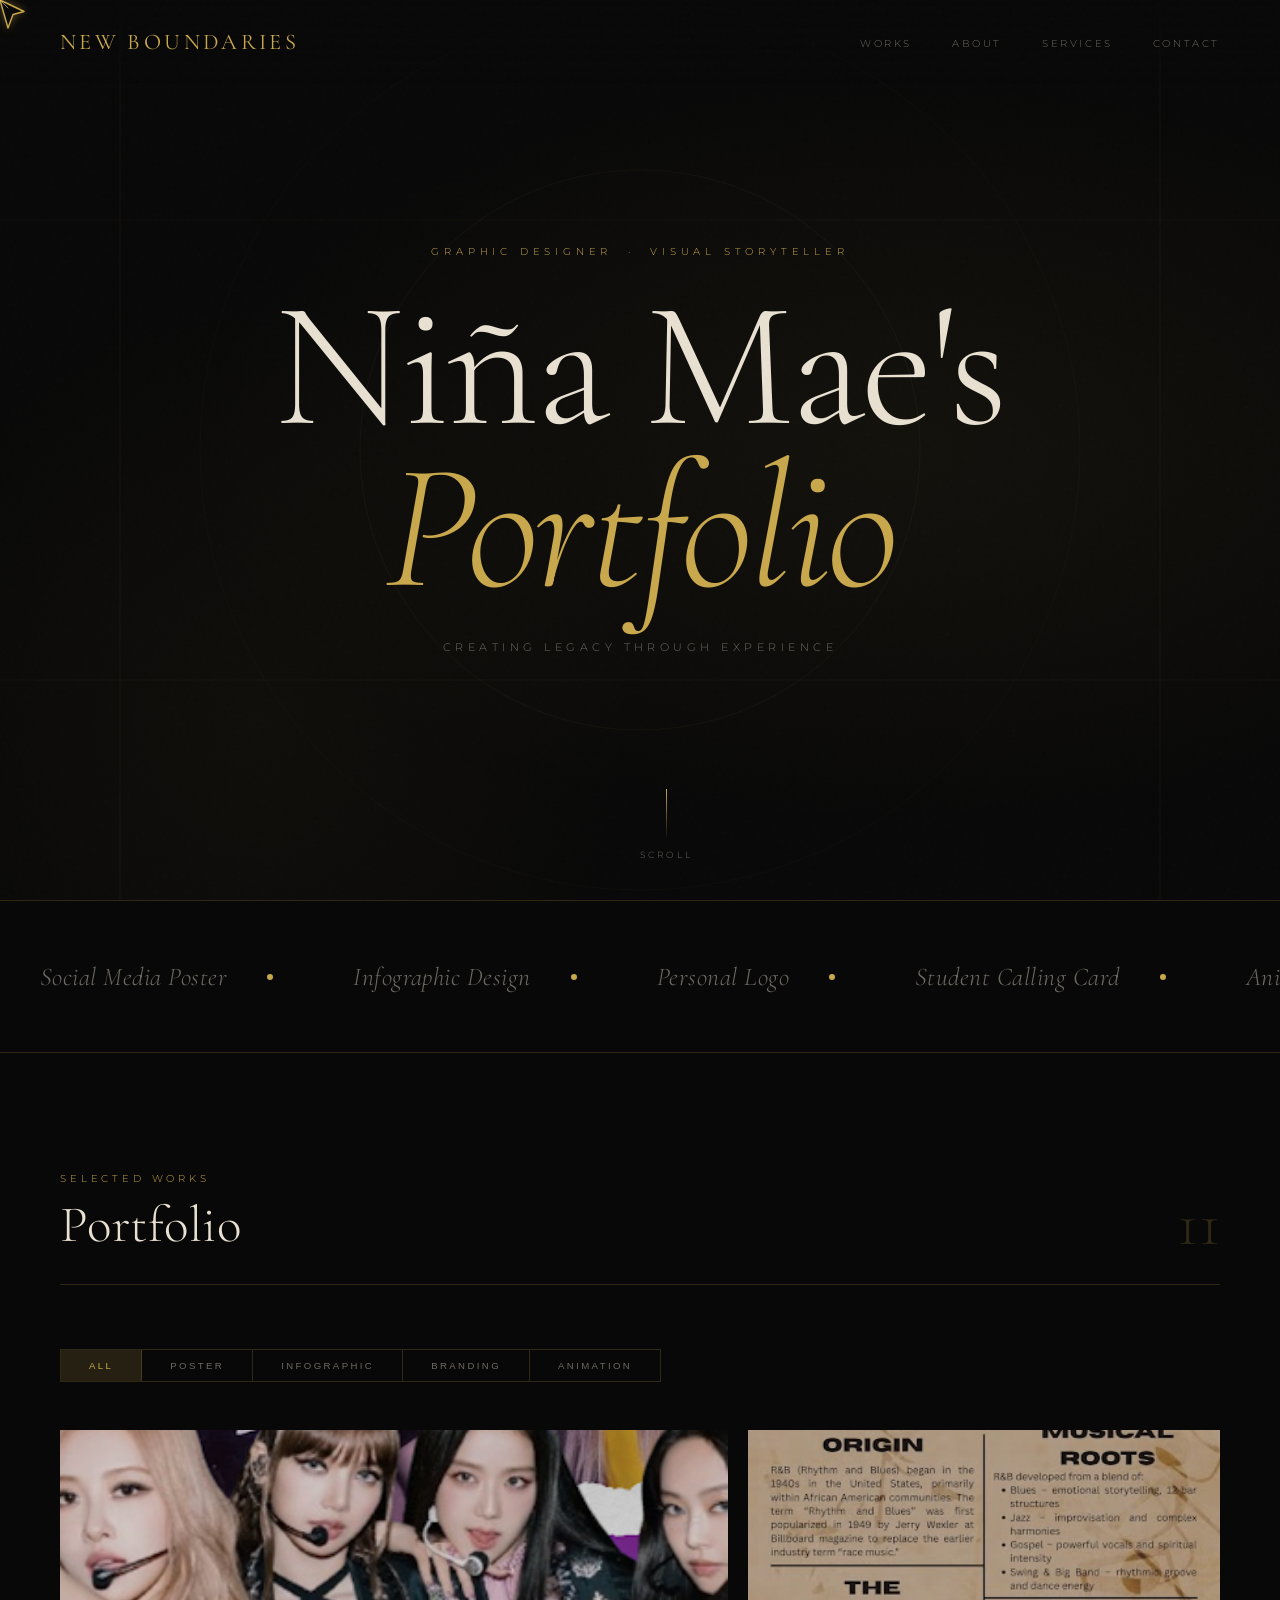
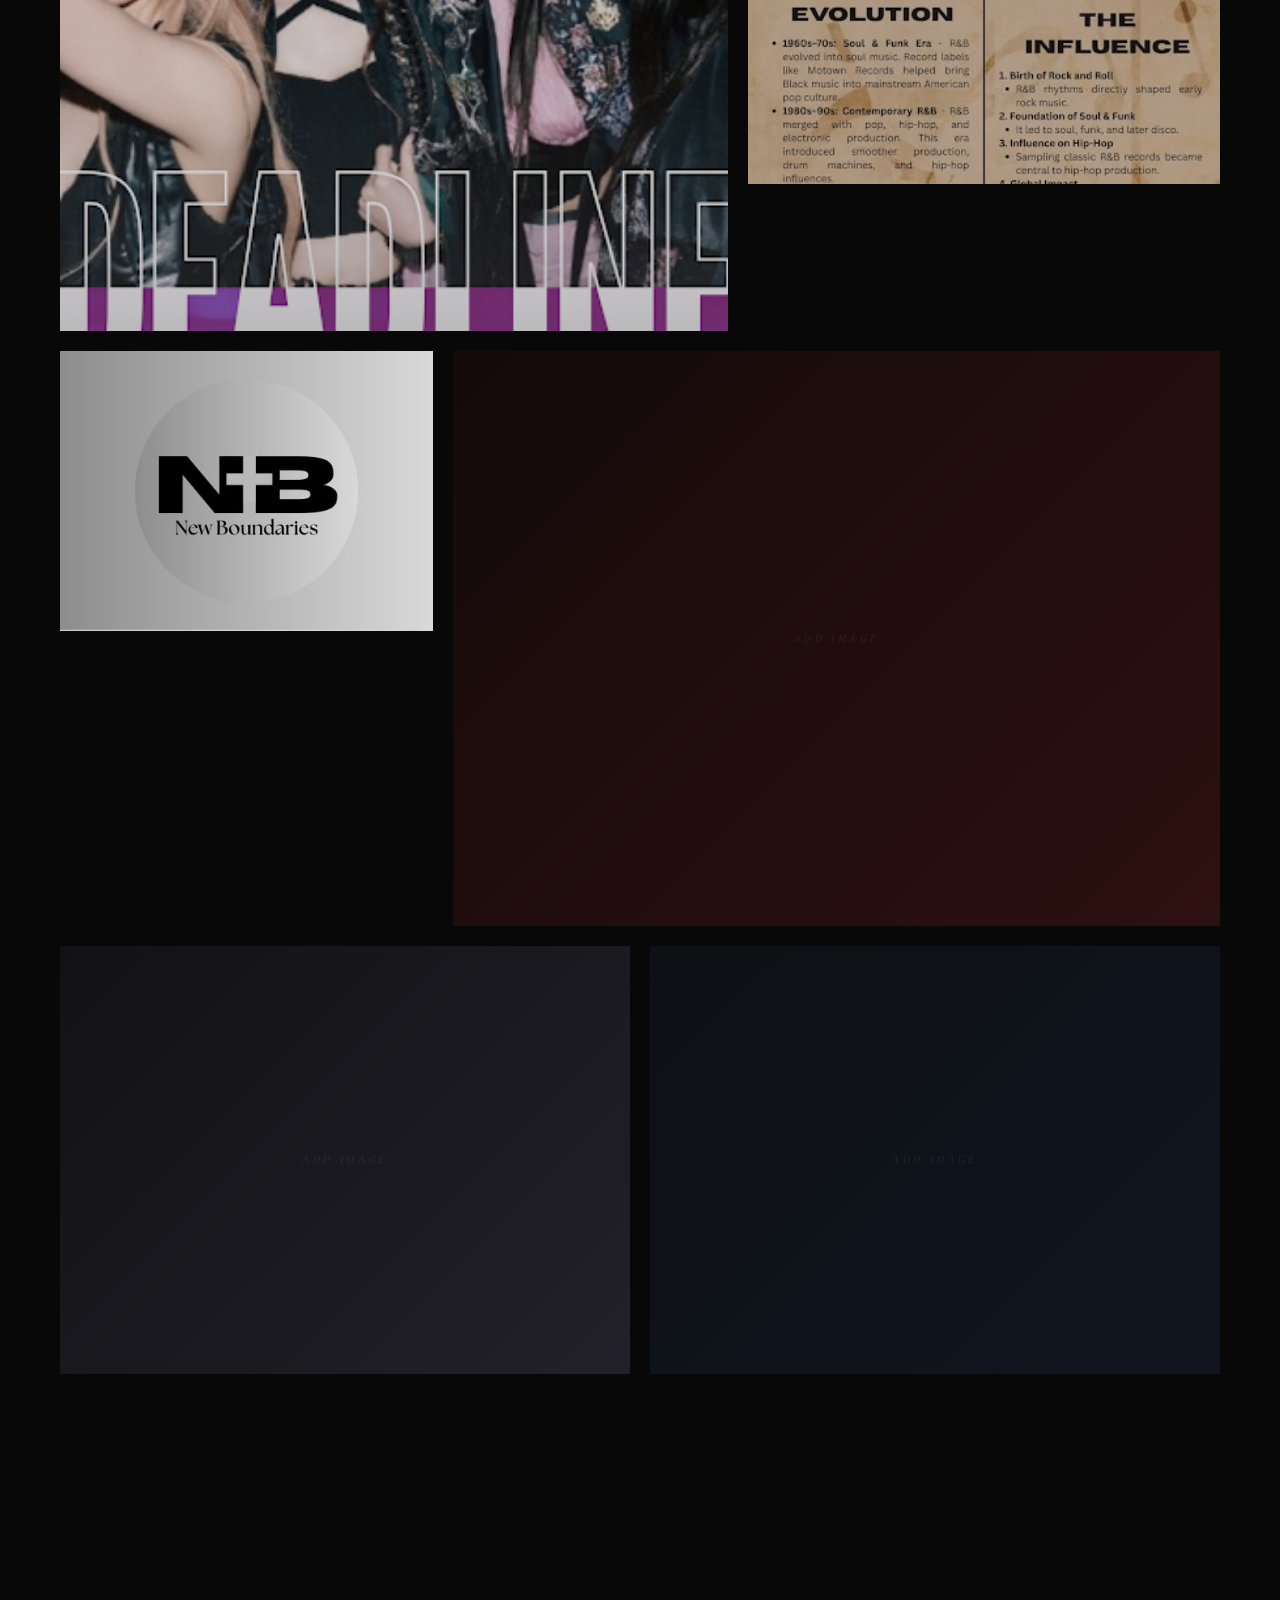
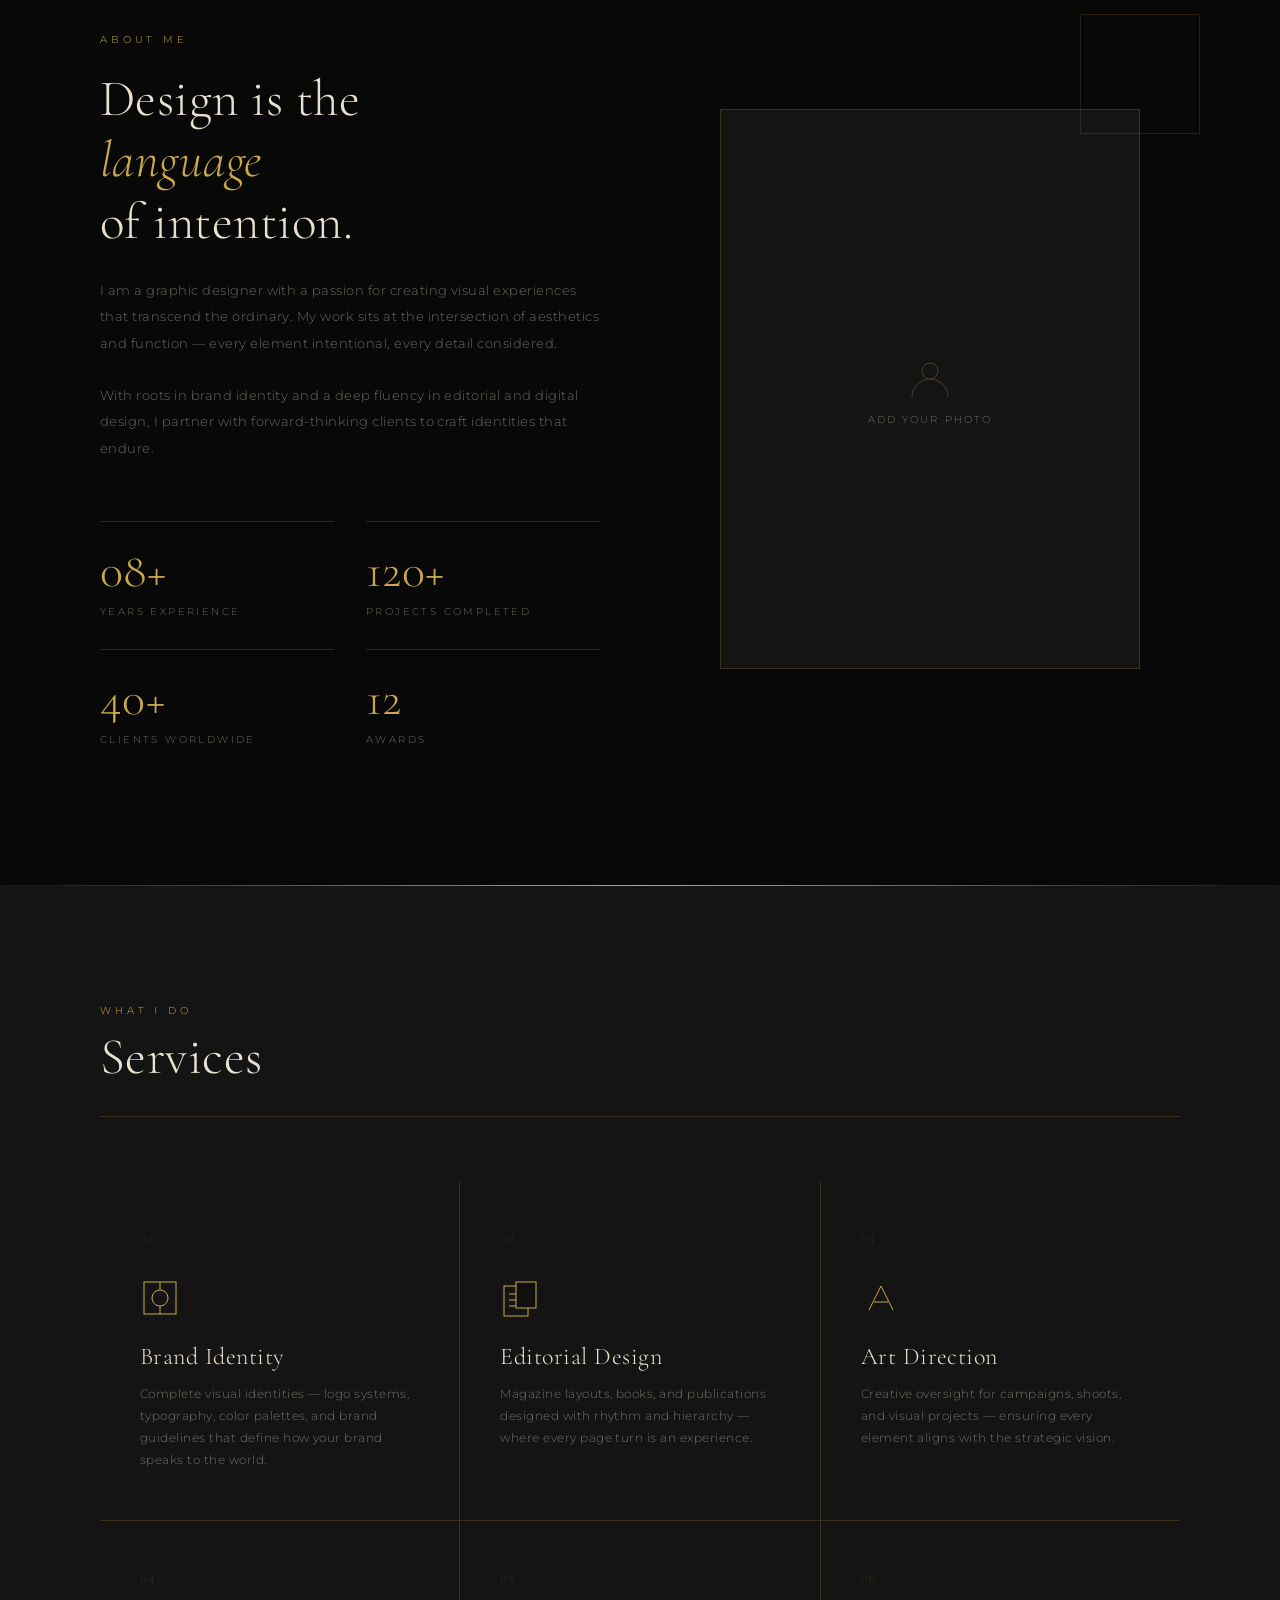
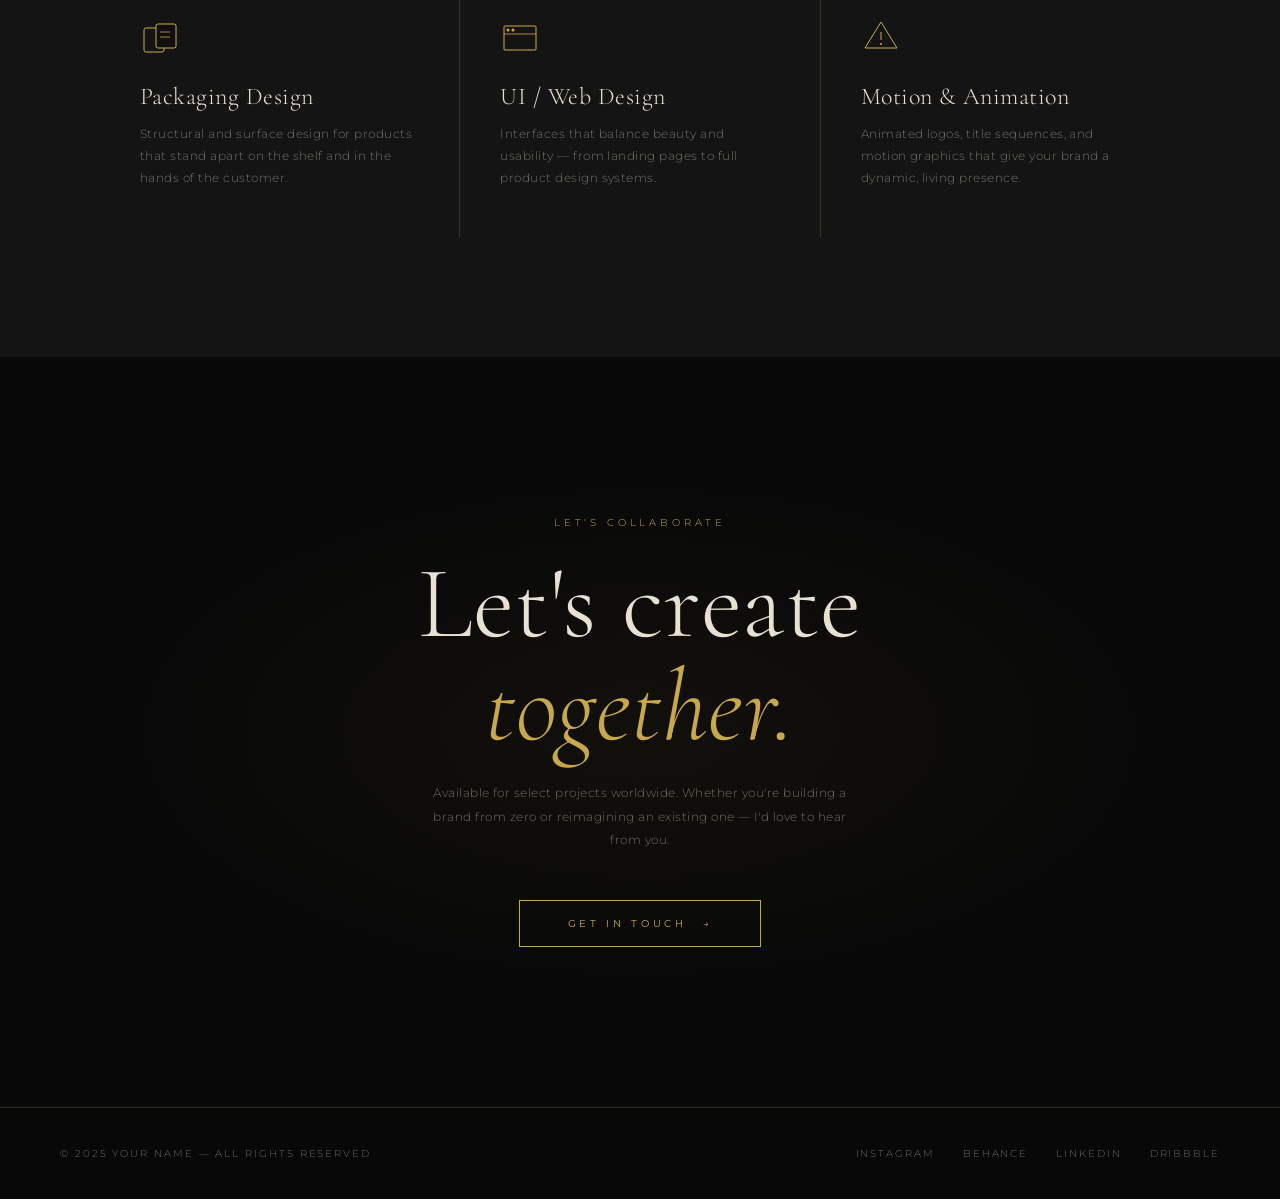
==== index.html @ c1645d61 "Updated portfolio" ====
<!DOCTYPE html>
<html lang="en">
<head>
  <meta charset="UTF-8" />
  <meta name="viewport" content="width=device-width, initial-scale=1.0"/>
  <title>Portfolio — New Boundaries</title>
  <link href="https://fonts.googleapis.com/css2?family=Cormorant+Garamond:ital,wght@0,300;0,400;0,600;1,300;1,400&family=Montserrat:wght@200;300;400;500&display=swap" rel="stylesheet"/>
  <style>
    /* ============================================================
       CSS VARIABLES — Edit these to change the entire theme
    ============================================================ */
    :root {
      --gold:        #c9a84c;
      --gold-light:  #e8d49a;
      --gold-dim:    rgba(201,168,76,0.15);
      --black:       #080808;
      --dark:        #0f0f0f;
      --surface:     #141414;
      --border:      rgba(201,168,76,0.2);
      --text:        #e8e0d0;
      --text-muted:  rgba(232,224,208,0.45);
      --font-serif:  'Cormorant Garamond', serif;
      --font-sans:   'Montserrat', sans-serif;
    }

    /* ============================================================
       RESET & BASE
    ============================================================ */
    *, *::before, *::after { box-sizing: border-box; margin: 0; padding: 0; }
    html { scroll-behavior: smooth; font-size: 16px; }
    body {
      background: var(--black);
      color: var(--text);
      font-family: var(--font-sans);
      font-weight: 300;
      letter-spacing: 0.03em;
      overflow-x: hidden;
      cursor: none;
    }

    /* ============================================================
       CUSTOM CURSOR
    ============================================================ */
    #cursor {
      position: fixed; top: 0; left: 0; pointer-events: none;
      z-index: 9999;
    }
    #cursor-arrow {
      display: block;
      /* offset so the tip (top-left point) is the hotspot */
      transform: translate(-2px, -2px);
      filter: drop-shadow(0 0 4px rgba(201,168,76,0.4));
      transition: transform 0.2s ease, filter 0.2s ease;
    }
    body.cursor-hover #cursor-arrow {
      transform: translate(-2px, -2px) scale(1.18);
      filter: drop-shadow(0 0 8px rgba(201,168,76,0.75));
    }

    /* ============================================================
       NOISE OVERLAY
    ============================================================ */
    body::before {
      content: '';
      position: fixed; inset: 0;
      background-image: url("data:image/svg+xml,%3Csvg viewBox='0 0 256 256' xmlns='http://www.w3.org/2000/svg'%3E%3Cfilter id='noise'%3E%3CfeTurbulence type='fractalNoise' baseFrequency='0.9' numOctaves='4' stitchTiles='stitch'/%3E%3C/filter%3E%3Crect width='100%25' height='100%25' filter='url(%23noise)' opacity='0.04'/%3E%3C/svg%3E");
      pointer-events: none; z-index: 9998; opacity: 0.5;
    }

    /* ============================================================
       LOADER
    ============================================================ */
    #loader {
      position: fixed; inset: 0; background: var(--black);
      display: flex; align-items: center; justify-content: center;
      z-index: 9000; flex-direction: column; gap: 24px;
      transition: opacity 0.8s ease, visibility 0.8s ease;
    }
    #loader.hide { opacity: 0; visibility: hidden; }
    .loader-text {
      font-family: var(--font-serif);
      font-size: clamp(2rem, 6vw, 4rem);
      letter-spacing: 0.25em;
      color: var(--gold);
      animation: loaderPulse 1.5s ease-in-out infinite;
    }
    .loader-bar {
      width: 200px; height: 1px;
      background: var(--border);
      position: relative; overflow: hidden;
    }
    .loader-bar::after {
      content: '';
      position: absolute; top: 0; left: -100%;
      width: 100%; height: 100%;
      background: var(--gold);
      animation: loaderLine 1.8s ease-in-out infinite;
    }
    @keyframes loaderPulse { 0%,100%{opacity:0.4} 50%{opacity:1} }
    @keyframes loaderLine { 0%{left:-100%} 100%{left:100%} }

    /* ============================================================
       NAV
    ============================================================ */
    nav {
      position: fixed; top: 0; left: 0; right: 0;
      z-index: 100;
      display: flex; align-items: center; justify-content: space-between;
      padding: 28px 60px;
      background: linear-gradient(to bottom, rgba(8,8,8,0.95), transparent);
      transition: padding 0.4s ease, background 0.4s ease;
    }
    nav.scrolled {
      padding: 18px 60px;
      background: rgba(8,8,8,0.95);
      backdrop-filter: blur(12px);
      border-bottom: 1px solid var(--border);
    }
    .nav-logo {
      font-family: var(--font-serif);
      font-size: 1.4rem;
      font-weight: 400;
      letter-spacing: 0.15em;
      color: var(--gold);
      text-decoration: none;
    }
    /* ✏️ EDIT: Update your name above in the HTML */
    .nav-links { display: flex; gap: 40px; list-style: none; }
    .nav-links a {
      font-size: 0.65rem; letter-spacing: 0.25em; text-transform: uppercase;
      color: var(--text-muted); text-decoration: none;
      transition: color 0.3s;
      position: relative;
    }
    .nav-links a::after {
      content: ''; position: absolute; bottom: -4px; left: 0;
      width: 0; height: 1px; background: var(--gold);
      transition: width 0.3s ease;
    }
    .nav-links a:hover { color: var(--gold); }
    .nav-links a:hover::after { width: 100%; }

    /* ============================================================
       HERO
    ============================================================ */
    #hero {
      min-height: 100vh; position: relative;
      display: flex; align-items: center; justify-content: center;
      overflow: hidden;
    }
    .hero-bg {
      position: absolute; inset: 0;
      background:
        radial-gradient(ellipse 80% 60% at 70% 50%, rgba(201,168,76,0.06) 0%, transparent 70%),
        radial-gradient(ellipse 50% 80% at 20% 80%, rgba(201,168,76,0.04) 0%, transparent 60%),
        var(--black);
    }
    /* Decorative lines */
    .hero-lines {
      position: absolute; inset: 0; pointer-events: none;
    }
    .hero-lines svg { width: 100%; height: 100%; }

    .hero-content {
      position: relative; z-index: 2;
      text-align: center; padding: 0 24px;
      opacity: 0; transform: translateY(40px);
      animation: heroReveal 1.4s cubic-bezier(0.16,1,0.3,1) 1.8s forwards;
    }
    @keyframes heroReveal {
      to { opacity: 1; transform: translateY(0); }
    }
    .hero-eyebrow {
      font-size: 0.6rem; letter-spacing: 0.5em; text-transform: uppercase;
      color: var(--gold); margin-bottom: 28px;
      /* ✏️ EDIT: Your tagline/role */
    }
    .hero-name {
      font-family: var(--font-serif);
      font-size: clamp(4rem, 14vw, 12rem);
      font-weight: 300;
      line-height: 0.9;
      letter-spacing: -0.02em;
      color: var(--text);
      /* ✏️ EDIT: Your name */
    }
    .hero-name em {
      font-style: italic; color: var(--gold); display: block;
    }
    .hero-sub {
      font-size: 0.7rem; letter-spacing: 0.4em; text-transform: uppercase;
      color: var(--text-muted); margin-top: 32px;
    }
    .hero-scroll {
      position: absolute; bottom: 40px; left: 50%;
      transform: translateX(-50%);
      display: flex; flex-direction: column; align-items: center; gap: 10px;
      color: var(--text-muted); font-size: 0.55rem; letter-spacing: 0.35em;
      text-transform: uppercase;
      animation: heroReveal 1s ease 3s both;
    }
    .scroll-line {
      width: 1px; height: 50px;
      background: linear-gradient(to bottom, var(--gold), transparent);
      animation: scrollPulse 2s ease-in-out infinite;
    }
    @keyframes scrollPulse { 0%,100%{opacity:0.3;transform:scaleY(0.8)} 50%{opacity:1;transform:scaleY(1)} }

    /* ============================================================
       ABOUT
    ============================================================ */
    #about {
      padding: 140px 60px;
      display: grid; grid-template-columns: 1fr 1fr; gap: 80px;
      max-width: 1200px; margin: 0 auto;
    }
    .about-label {
      font-size: 0.6rem; letter-spacing: 0.4em; text-transform: uppercase;
      color: var(--gold); margin-bottom: 24px;
    }
    .about-headline {
      font-family: var(--font-serif);
      font-size: clamp(2.2rem, 4vw, 3.5rem);
      font-weight: 300; line-height: 1.2;
    }
    .about-text {
      font-size: 0.82rem; line-height: 2;
      color: var(--text-muted); margin-top: 24px;
      /* ✏️ EDIT: Your bio */
    }
    .about-stats {
      display: grid; grid-template-columns: 1fr 1fr; gap: 32px;
      padding-top: 60px;
    }
    .stat-item { border-top: 1px solid var(--border); padding-top: 20px; }
    .stat-number {
      font-family: var(--font-serif);
      font-size: 3rem; font-weight: 300; color: var(--gold);
    }
    .stat-label {
      font-size: 0.6rem; letter-spacing: 0.25em; text-transform: uppercase;
      color: var(--text-muted); margin-top: 6px;
    }

    /* Decorative portrait placeholder */
    .about-portrait {
      position: relative;
      display: flex; align-items: center; justify-content: center;
    }
    .portrait-frame {
      width: 100%; max-width: 420px; aspect-ratio: 3/4;
      background: var(--surface);
      border: 1px solid var(--border);
      position: relative; overflow: hidden;
    }
    .portrait-frame img {
      width: 100%; height: 100%; object-fit: cover;
      filter: grayscale(20%) contrast(1.05);
      transition: filter 0.5s ease, transform 0.6s ease;
    }
    .portrait-frame:hover img { filter: grayscale(0%) contrast(1); transform: scale(1.03); }
    .portrait-placeholder {
      width: 100%; height: 100%;
      display: flex; flex-direction: column;
      align-items: center; justify-content: center;
      gap: 12px; color: var(--text-muted);
      font-size: 0.65rem; letter-spacing: 0.2em; text-transform: uppercase;
    }
    .portrait-placeholder svg { opacity: 0.3; }
    .portrait-accent {
      position: absolute; top: -20px; right: -20px;
      width: 120px; height: 120px;
      border: 1px solid var(--gold-dim);
      pointer-events: none;
    }

    /* ============================================================
       WORKS / PORTFOLIO GRID
    ============================================================ */
    #works { padding: 120px 60px; }
    .section-header {
      display: flex; align-items: flex-end;
      justify-content: space-between; margin-bottom: 64px;
      border-bottom: 1px solid var(--border); padding-bottom: 28px;
    }
    .section-label {
      font-size: 0.6rem; letter-spacing: 0.4em; text-transform: uppercase;
      color: var(--gold); margin-bottom: 10px;
    }
    .section-title {
      font-family: var(--font-serif);
      font-size: clamp(2rem, 4vw, 3.2rem);
      font-weight: 300;
    }
    .section-count {
      font-family: var(--font-serif);
      font-size: 4rem; font-weight: 300;
      color: var(--border); line-height: 1;
    }

    /* Filter tabs */
    .filter-tabs {
      display: flex; gap: 0; margin-bottom: 48px;
      border: 1px solid var(--border); width: fit-content;
    }
    .filter-tab {
      padding: 10px 28px;
      font-size: 0.6rem; letter-spacing: 0.25em; text-transform: uppercase;
      color: var(--text-muted); background: none; border: none;
      cursor: none; transition: all 0.3s;
    }
    .filter-tab:not(:last-child) { border-right: 1px solid var(--border); }
    .filter-tab.active, .filter-tab:hover {
      background: var(--gold-dim); color: var(--gold);
    }

    /* Grid */
    .works-grid {
      display: grid;
      grid-template-columns: repeat(12, 1fr);
      gap: 20px;
    }

    /* ✏️ EDIT: Portfolio card sizes — mix and match for dynamic layout */
    .work-card { position: relative; overflow: hidden; cursor: none; }
    .work-card:nth-child(1) { grid-column: span 7; grid-row: span 1; }
    .work-card:nth-child(2) { grid-column: span 5; grid-row: span 1; }
    .work-card:nth-child(3) { grid-column: span 4; }
    .work-card:nth-child(4) { grid-column: span 8; }
    .work-card:nth-child(5) { grid-column: span 6; }
    .work-card:nth-child(6) { grid-column: span 6; }

    .work-img {
      width: 100%; aspect-ratio: 4/3;
      object-fit: cover;
      display: block;
      filter: grayscale(15%) brightness(0.85);
      transition: filter 0.6s ease, transform 0.8s cubic-bezier(0.16,1,0.3,1);
    }
    .work-card:hover .work-img {
      filter: grayscale(0%) brightness(1);
      transform: scale(1.05);
    }

    /* Color placeholder for cards without real images */
    .work-placeholder {
      width: 100%; aspect-ratio: 4/3;
      display: flex; align-items: center; justify-content: center;
      font-family: var(--font-serif); font-size: 1.2rem; font-style: italic;
      color: var(--text-muted); transition: transform 0.8s cubic-bezier(0.16,1,0.3,1);
    }
    .work-card:hover .work-placeholder { transform: scale(1.03); }

    .work-overlay {
      position: absolute; inset: 0;
      background: linear-gradient(to top, rgba(8,8,8,0.9) 0%, transparent 60%);
      opacity: 0; transition: opacity 0.4s ease;
      display: flex; flex-direction: column;
      justify-content: flex-end; padding: 28px;
    }
    .work-card:hover .work-overlay { opacity: 1; }
    .work-cat {
      font-size: 0.55rem; letter-spacing: 0.35em; text-transform: uppercase;
      color: var(--gold); margin-bottom: 6px;
    }
    .work-title {
      font-family: var(--font-serif);
      font-size: 1.4rem; font-weight: 400;
    }
    .work-year {
      font-size: 0.6rem; letter-spacing: 0.15em;
      color: var(--text-muted); margin-top: 4px;
    }
    .work-arrow {
      position: absolute; top: 24px; right: 24px;
      width: 40px; height: 40px; border: 1px solid rgba(201,168,76,0.6);
      display: flex; align-items: center; justify-content: center;
      border-radius: 50%;
      opacity: 0; transform: scale(0.7);
      transition: opacity 0.3s, transform 0.3s;
    }
    .work-card:hover .work-arrow { opacity: 1; transform: scale(1); }

    /* ============================================================
       SERVICES / EXPERTISE
    ============================================================ */
    #services {
      padding: 120px 60px;
      background: var(--surface);
      position: relative; overflow: hidden;
    }
    #services::before {
      content: '';
      position: absolute; top: 0; left: 0; right: 0; height: 1px;
      background: linear-gradient(to right, transparent, var(--gold), transparent);
    }
    .services-grid {
      display: grid; grid-template-columns: repeat(3, 1fr);
      gap: 1px; background: var(--border);
      margin-top: 64px;
    }
    .service-item {
      background: var(--surface);
      padding: 48px 40px;
      position: relative; overflow: hidden;
      transition: background 0.4s;
    }
    .service-item::before {
      content: '';
      position: absolute; inset: 0;
      background: var(--gold-dim); opacity: 0;
      transition: opacity 0.4s;
    }
    .service-item:hover::before { opacity: 1; }
    .service-num {
      font-family: var(--font-serif);
      font-size: 0.9rem; color: var(--gold-dim);
      font-weight: 300; letter-spacing: 0.1em;
      margin-bottom: 32px;
    }
    .service-icon {
      width: 40px; height: 40px; margin-bottom: 20px; color: var(--gold);
    }
    .service-name {
      font-family: var(--font-serif);
      font-size: 1.5rem; font-weight: 300; margin-bottom: 12px;
    }
    .service-desc {
      font-size: 0.75rem; line-height: 1.85;
      color: var(--text-muted);
    }

    /* ============================================================
       TESTIMONIALS / MARQUEE
    ============================================================ */
    #marquee-section {
      padding: 60px 0;
      border-top: 1px solid var(--border);
      border-bottom: 1px solid var(--border);
      overflow: hidden;
    }
    .marquee-track {
      display: flex; gap: 0;
      animation: marqueeScroll 28s linear infinite;
      white-space: nowrap;
    }
    .marquee-track:hover { animation-play-state: paused; }
    .marquee-item {
      display: flex; align-items: center; gap: 40px;
      padding: 0 40px; flex-shrink: 0;
      font-family: var(--font-serif);
      font-size: clamp(1.2rem, 2vw, 1.8rem);
      font-weight: 300; font-style: italic;
      color: var(--text-muted);
    }
    .marquee-dot {
      width: 6px; height: 6px; background: var(--gold);
      border-radius: 50%; flex-shrink: 0;
    }
    @keyframes marqueeScroll {
      from { transform: translateX(0); }
      to   { transform: translateX(-50%); }
    }

    /* ============================================================
       CONTACT
    ============================================================ */
    #contact {
      padding: 160px 60px;
      display: flex; flex-direction: column;
      align-items: center; text-align: center;
      position: relative;
    }
    .contact-bg {
      position: absolute; inset: 0;
      background: radial-gradient(ellipse 60% 50% at 50% 50%, rgba(201,168,76,0.05) 0%, transparent 70%);
    }
    .contact-label {
      font-size: 0.6rem; letter-spacing: 0.4em; text-transform: uppercase;
      color: var(--gold); margin-bottom: 24px; position: relative;
    }
    .contact-headline {
      font-family: var(--font-serif);
      font-size: clamp(3rem, 8vw, 7rem);
      font-weight: 300; line-height: 1;
      position: relative;
    }
    .contact-sub {
      font-size: 0.78rem; line-height: 1.9;
      color: var(--text-muted); max-width: 440px;
      margin: 24px auto 48px; position: relative;
    }
    .btn-primary {
      display: inline-flex; align-items: center; gap: 16px;
      padding: 16px 48px;
      border: 1px solid var(--gold);
      color: var(--gold);
      font-family: var(--font-sans);
      font-size: 0.65rem; letter-spacing: 0.35em; text-transform: uppercase;
      text-decoration: none;
      cursor: none;
      position: relative; overflow: hidden;
      transition: color 0.4s;
      background: none;
    }
    .btn-primary::before {
      content: '';
      position: absolute; inset: 0;
      background: var(--gold);
      transform: scaleX(0); transform-origin: right;
      transition: transform 0.4s cubic-bezier(0.16,1,0.3,1);
    }
    .btn-primary:hover { color: var(--black); }
    .btn-primary:hover::before { transform: scaleX(1); transform-origin: left; }
    .btn-primary span { position: relative; z-index: 1; }

    /* ============================================================
       FOOTER
    ============================================================ */
    footer {
      padding: 40px 60px;
      border-top: 1px solid var(--border);
      display: flex; justify-content: space-between; align-items: center;
    }
    .footer-copy {
      font-size: 0.6rem; letter-spacing: 0.2em;
      color: var(--text-muted); text-transform: uppercase;
    }
    .footer-socials { display: flex; gap: 28px; }
    .footer-socials a {
      font-size: 0.6rem; letter-spacing: 0.2em; text-transform: uppercase;
      color: var(--text-muted); text-decoration: none;
      transition: color 0.3s;
    }
    .footer-socials a:hover { color: var(--gold); }

    /* ============================================================
       REVEAL ANIMATIONS (scroll-triggered via JS)
    ============================================================ */
    .reveal {
      opacity: 0; transform: translateY(50px);
      transition: opacity 0.9s cubic-bezier(0.16,1,0.3,1),
                  transform 0.9s cubic-bezier(0.16,1,0.3,1);
    }
    .reveal.visible { opacity: 1; transform: translateY(0); }
    .reveal-delay-1 { transition-delay: 0.1s; }
    .reveal-delay-2 { transition-delay: 0.2s; }
    .reveal-delay-3 { transition-delay: 0.3s; }

    /* ============================================================
       LIGHTBOX
    ============================================================ */
    #lightbox {
      position: fixed; inset: 0;
      background: rgba(8,8,8,0.96); backdrop-filter: blur(12px);
      z-index: 8000; display: flex;
      align-items: center; justify-content: center;
      opacity: 0; visibility: hidden;
      transition: opacity 0.4s, visibility 0.4s;
    }
    #lightbox.open { opacity: 1; visibility: visible; }
    .lightbox-inner {
      max-width: 90vw; max-height: 85vh;
      position: relative;
      transform: scale(0.92);
      transition: transform 0.4s cubic-bezier(0.16,1,0.3,1);
    }
    #lightbox.open .lightbox-inner { transform: scale(1); }
    .lightbox-inner img { max-width: 100%; max-height: 85vh; display: block; }
    .lightbox-close {
      position: absolute; top: -48px; right: 0;
      font-size: 0.6rem; letter-spacing: 0.3em; text-transform: uppercase;
      color: var(--gold); cursor: none;
      display: flex; align-items: center; gap: 8px;
    }

    /* ============================================================
       RESPONSIVE
    ============================================================ */
    @media (max-width: 900px) {
      nav { padding: 20px 24px; }
      nav.scrolled { padding: 14px 24px; }
      .nav-links { gap: 20px; }
      #about { grid-template-columns: 1fr; padding: 80px 24px; }
      #works { padding: 80px 24px; }
      .works-grid { grid-template-columns: 1fr 1fr; }
      .work-card:nth-child(n) { grid-column: span 1; grid-row: span 1; }
      .work-card:nth-child(1) { grid-column: span 2; }
      .services-grid { grid-template-columns: 1fr; }
      #services { padding: 80px 24px; }
      #contact { padding: 100px 24px; }
      footer { flex-direction: column; gap: 20px; padding: 32px 24px; }
    }
    @media (max-width: 500px) {
      .works-grid { grid-template-columns: 1fr; }
      .work-card:nth-child(n) { grid-column: span 1; }
    }

    /* ============================================================
       SOCIAL MODAL
    ============================================================ */
    #socialModal {
      position: fixed; inset: 0; z-index: 8500;
      display: flex; align-items: center; justify-content: center;
      visibility: hidden;
    }
    #socialModal.open { visibility: visible; }

    .sm-backdrop {
      position: absolute; inset: 0;
      background: rgba(8,8,8,0.85);
      backdrop-filter: blur(14px);
      opacity: 0;
      transition: opacity 0.4s ease;
    }
    #socialModal.open .sm-backdrop { opacity: 1; }

    .sm-panel {
      position: relative; z-index: 1;
      width: min(92vw, 900px);
      background: var(--dark);
      border: 1px solid var(--border);
      padding: 52px 52px 44px;
      transform: translateY(30px) scale(0.97);
      opacity: 0;
      transition: transform 0.5s cubic-bezier(0.16,1,0.3,1),
                  opacity 0.5s cubic-bezier(0.16,1,0.3,1);
    }
    #socialModal.open .sm-panel {
      transform: translateY(0) scale(1);
      opacity: 1;
    }
    .sm-panel::before {
      content: '';
      position: absolute; top: 0; left: 0; right: 0; height: 1px;
      background: linear-gradient(to right, transparent, var(--gold), transparent);
    }

    .sm-close {
      position: absolute; top: 20px; right: 24px;
      background: none; border: none; cursor: none;
      display: flex; align-items: center; gap: 8px;
      color: var(--text-muted); font-size: 0.6rem;
      letter-spacing: 0.3em; text-transform: uppercase;
      transition: color 0.3s;
    }
    .sm-close:hover { color: var(--gold); }

    .sm-eyebrow {
      font-size: 0.6rem; letter-spacing: 0.45em; text-transform: uppercase;
      color: var(--gold); margin-bottom: 10px;
    }
    .sm-title {
      font-family: var(--font-serif);
      font-size: clamp(1.8rem, 3.5vw, 2.8rem);
      font-weight: 300; margin-bottom: 8px;
    }
    .sm-title em { font-style: italic; color: var(--gold); }
    .sm-sub {
      font-size: 0.75rem; color: var(--text-muted);
      margin-bottom: 36px; line-height: 1.8;
    }

    .sm-cards {
      display: grid; grid-template-columns: 1fr 1fr; gap: 20px;
    }

    .sm-card {
      border: 1px solid var(--border);
      background: var(--surface);
      overflow: hidden;
      transition: border-color 0.3s;
    }
    .sm-card:hover { border-color: rgba(201,168,76,0.45); }

    .sm-card-header {
      padding: 18px 20px 14px;
      border-bottom: 1px solid var(--border);
    }
    .sm-card-label {
      font-size: 0.58rem; letter-spacing: 0.3em; text-transform: uppercase;
      color: var(--gold); margin-bottom: 4px;
    }
    .sm-card-desc {
      font-size: 0.68rem; color: var(--text-muted); line-height: 1.5;
    }

    /* — Preview A: Profile — */
    .sm-card-preview {
      padding: 20px;
      display: flex; flex-direction: column; gap: 14px;
    }
    .smc-avatar {
      width: 56px; height: 56px; border-radius: 50%;
      border: 1px solid var(--border);
      background: var(--dark);
      display: flex; align-items: center; justify-content: center;
      overflow: hidden; flex-shrink: 0;
    }
    .smc-avatar img { width: 100%; height: 100%; object-fit: cover; }
    .smc-name {
      font-family: var(--font-serif); font-size: 1.1rem; font-weight: 400;
    }
    .smc-handle {
      font-size: 0.65rem; color: var(--gold); letter-spacing: 0.1em;
      margin-top: 2px;
    }
    .smc-tagline {
      font-size: 0.65rem; color: var(--text-muted); margin-top: 4px;
      line-height: 1.5;
    }
    .smc-links {
      display: flex; flex-direction: column; gap: 8px; margin-top: 4px;
    }
    .smc-link {
      display: flex; align-items: center; gap: 10px;
      font-size: 0.65rem; letter-spacing: 0.1em;
      color: var(--text-muted); text-decoration: none;
      padding: 7px 10px;
      border: 1px solid transparent;
      transition: border-color 0.3s, color 0.3s, background 0.3s;
    }
    .smc-link:hover {
      border-color: var(--border);
      color: var(--gold);
      background: var(--gold-dim);
    }

    /* — Preview B: Grid — */
    .sm-card-preview--grid {
      padding: 20px; flex-direction: column; gap: 12px;
    }
    .smg-name {
      font-family: var(--font-serif);
      font-size: 1rem; font-weight: 300; letter-spacing: 0.05em;
      color: var(--text-muted);
    }
    .smg-grid {
      display: grid; grid-template-columns: 1fr 1fr; gap: 8px;
      margin-top: 4px;
    }
    .smg-tile {
      display: flex; flex-direction: column; align-items: flex-start;
      gap: 6px;
      padding: 14px 14px 12px;
      background: color-mix(in srgb, var(--tc) 12%, var(--surface));
      border: 1px solid color-mix(in srgb, var(--tc) 25%, transparent);
      text-decoration: none;
      transition: background 0.3s, transform 0.3s;
      cursor: none;
    }
    .smg-tile:hover {
      background: color-mix(in srgb, var(--tc) 22%, var(--surface));
      transform: translateY(-2px);
    }
    .smg-platform {
      font-size: 0.58rem; letter-spacing: 0.2em; text-transform: uppercase;
      color: var(--text-muted); margin-top: 2px;
    }
    .smg-count {
      font-family: var(--font-serif);
      font-size: 1.2rem; font-weight: 300; color: var(--text);
    }

    .sm-card-footer {
      padding: 12px 20px;
      border-top: 1px solid var(--border);
      display: flex; align-items: center; justify-content: space-between;
    }
    .sm-card-tag {
      font-size: 0.55rem; letter-spacing: 0.25em; text-transform: uppercase;
      color: var(--text-muted);
    }

    @media (max-width: 680px) {
      .sm-panel { padding: 36px 24px 28px; }
      .sm-cards { grid-template-columns: 1fr; }
    }

  </style>
</head>
<body>

  <!-- LOADER -->
  <div id="loader">
    <div class="loader-text">Portfolio</div>
    <div class="loader-bar"></div>
  </div>

  <!-- CUSTOM CURSOR -->
  <div id="cursor">
    <svg id="cursor-arrow" width="28" height="36" viewBox="0 0 28 36" fill="none" xmlns="http://www.w3.org/2000/svg">
      <path d="M2 2L26 13.5L15 16.5L10 30L2 2Z" fill="#0a0a0a" stroke="#c9a84c" stroke-width="1.4" stroke-linejoin="round"/>
      <path d="M2 2L10 10" stroke="#e8d49a" stroke-width="1" stroke-linecap="round" opacity="0.6"/>
    </svg>
  </div>

  <!-- LIGHTBOX -->
  <div id="lightbox">
    <div class="lightbox-inner">
      <div class="lightbox-close" id="lightbox-close">
        <svg width="14" height="14" viewBox="0 0 14 14" fill="none">
          <line x1="1" y1="1" x2="13" y2="13" stroke="currentColor" stroke-width="1.2"/>
          <line x1="13" y1="1" x2="1" y2="13" stroke="currentColor" stroke-width="1.2"/>
        </svg>
        Close
      </div>
      <img id="lightbox-img" src="" alt=""/>
    </div>
  </div>

  <!-- NAV -->
  <nav id="nav">
    <!-- ✏️ EDIT: Your name/brand -->
    <a href="#hero" class="nav-logo">NEW BOUNDARIES</a>
    <ul class="nav-links">
      <li><a href="#works">Works</a></li>
      <li><a href="#about">About</a></li>
      <li><a href="#services">Services</a></li>
      <li><a href="#contact">Contact</a></li>
    </ul>
  </nav>

  <!-- HERO -->
  <section id="hero">
    <div class="hero-bg"></div>

    <!-- Decorative SVG lines -->
    <div class="hero-lines">
      <svg viewBox="0 0 1440 900" preserveAspectRatio="xMidYMid slice" xmlns="http://www.w3.org/2000/svg">
        <line x1="200" y1="0" x2="200" y2="900" stroke="rgba(201,168,76,0.06)" stroke-width="1"/>
        <line x1="1240" y1="0" x2="1240" y2="900" stroke="rgba(201,168,76,0.06)" stroke-width="1"/>
        <line x1="0" y1="220" x2="1440" y2="220" stroke="rgba(201,168,76,0.04)" stroke-width="1"/>
        <line x1="0" y1="680" x2="1440" y2="680" stroke="rgba(201,168,76,0.04)" stroke-width="1"/>
        <circle cx="720" cy="450" r="280" stroke="rgba(201,168,76,0.05)" stroke-width="1" fill="none"/>
        <circle cx="720" cy="450" r="440" stroke="rgba(201,168,76,0.03)" stroke-width="1" fill="none"/>
      </svg>
    </div>

    <div class="hero-content">
      <!-- ✏️ EDIT: Your eyebrow text -->
      <div class="hero-eyebrow">Graphic Designer &nbsp;·&nbsp; Visual Storyteller</div>
      <!-- ✏️ EDIT: Your name — split into two lines if needed -->
      <h1 class="hero-name">
        Niña Mae's<br>
        <em>Portfolio</em>
      </h1>
      <!-- ✏️ EDIT: Subtitle -->
      <p class="hero-sub">Creating Legacy Through Experience</p>
    </div>

    <div class="hero-scroll">
      <div class="scroll-line"></div>
      Scroll
    </div>
  </section>

  <!-- MARQUEE -->
  <div id="marquee-section">
    <div class="marquee-track" id="marqueeTrack">
      <!-- ✏️ EDIT: Add/remove clients or accolades -->
      <div class="marquee-item">Social Media Poster <div class="marquee-dot"></div></div>
      <div class="marquee-item">Infographic Design <div class="marquee-dot"></div></div>
      <div class="marquee-item">Personal Logo <div class="marquee-dot"></div></div>
      <div class="marquee-item">Student Calling Card <div class="marquee-dot"></div></div>
      <div class="marquee-item">Animation Skills <div class="marquee-dot"></div></div>
      <!-- Duplicate for seamless loop -->
      <div class="marquee-item">Social Media Poster <div class="marquee-dot"></div></div>
      <div class="marquee-item">Infographic Design <div class="marquee-dot"></div></div>
      <div class="marquee-item">Personal Logo <div class="marquee-dot"></div></div>
      <div class="marquee-item">Student Calling Card <div class="marquee-dot"></div></div>
      <div class="marquee-item">Animation Skills <div class="marquee-dot"></div></div>
    </div>
  </div>

  <!-- WORKS -->
  <section id="works">
    <div class="section-header reveal">
      <div>
        <div class="section-label">Selected Works</div>
        <h2 class="section-title">Portfolio</h2>
      </div>
      <div class="section-count">11</div>
    </div>

    <!-- Filter Tabs -->
    <div class="filter-tabs reveal">
      <button class="filter-tab active" data-filter="all">All</button>
      <button class="filter-tab" data-filter="poster">Poster</button>
      <button class="filter-tab" data-filter="infographic">Infographic</button>
      <button class="filter-tab" data-filter="branding">Branding</button>
      <button class="filter-tab" data-filter="animation">Animation</button>
    </div>

    <div class="works-grid" id="worksGrid">
      <!--
        ✏️ HOW TO EDIT CARDS:
        1. Replace work-placeholder divs with: <img class="work-img" src="YOUR_IMAGE.jpg" alt="Project Name"/>
        2. Update data-filter to match your categories
        3. Edit .work-title and .work-cat text
        4. To open in lightbox: the card already handles click if it has an <img>
      -->

      <div class="work-card reveal" data-filter="poster" data-title="Social Media Poster — Poster">
        <img class="work-img" src="Balaba.NM_Week1.png" alt="Social Media Poster"/>
        <div class="work-overlay">
          <div class="work-cat">Poster</div>
          <div class="work-title">Blackpink Tour — Social Media Poster</div>
          <div class="work-year">Week 1</div>
        </div>
        <div class="work-arrow">
          <svg width="14" height="14" viewBox="0 0 14 14" fill="none">
            <path d="M2 12L12 2M12 2H4M12 2V10" stroke="#c9a84c" stroke-width="1.2"/>
          </svg>
        </div>
      </div>

      <div class="work-card reveal" data-filter="infographic" data-title="Infographic Design — Infographic">
        <img class="work-img" src="Balaba.NM_Week2.jpg" alt="Infographic Design"/>
        <div class="work-overlay">
          <div class="work-cat">Infographic</div>
          <div class="work-title">RnB Mood: Soulful Vibes — Infographic Design</div>
          <div class="work-year">Week 2</div>
        </div>
        <div class="work-arrow">
          <svg width="14" height="14" viewBox="0 0 14 14" fill="none">
            <path d="M2 12L12 2M12 2H4M12 2V10" stroke="#c9a84c" stroke-width="1.2"/>
          </svg>
        </div>
      </div>

      <div class="work-card reveal" data-filter="branding" data-title="Logo - Branding">
        <img class="work-img" src="Balaba.NM_Week3_Logo.jpg" alt="Branding"/>
        <div class="work-overlay">
          <div class="work-cat">Branding</div>
          <div class="work-title">Personal Logo - Branding</div>
          <div class="work-year">Week 3</div>
        </div>
        <div class="work-arrow">
          <svg width="14" height="14" viewBox="0 0 14 14" fill="none">
            <path d="M2 12L12 2M12 2H4M12 2V10" stroke="#c9a84c" stroke-width="1.2"/>
          </svg>
        </div>
      </div>

      <div class="work-card reveal reveal-delay-1" data-filter="branding" data-title="Vestia — Visual Identity">
        <div class="work-placeholder" style="background:linear-gradient(135deg,#140a0a,#2e1010);">
          <span style="opacity:0.3;font-size:0.7rem;letter-spacing:0.3em">ADD IMAGE</span>
        </div>
        <div class="work-overlay">
          <div class="work-cat">Branding</div>
          <div class="work-title">Vestia — Visual Identity</div>
          <div class="work-year">2023</div>
        </div>
        <div class="work-arrow">
          <svg width="14" height="14" viewBox="0 0 14 14" fill="none">
            <path d="M2 12L12 2M12 2H4M12 2V10" stroke="#c9a84c" stroke-width="1.2"/>
          </svg>
        </div>
      </div>

      <div class="work-card reveal" data-filter="editorial" data-title="Eclipse — Poster Series">
        <div class="work-placeholder" style="background:linear-gradient(135deg,#121214,#22202a);">
          <span style="opacity:0.3;font-size:0.7rem;letter-spacing:0.3em">ADD IMAGE</span>
        </div>
        <div class="work-overlay">
          <div class="work-cat">Poster Design</div>
          <div class="work-title">Eclipse — Poster Series</div>
          <div class="work-year">2023</div>
        </div>
        <div class="work-arrow">
          <svg width="14" height="14" viewBox="0 0 14 14" fill="none">
            <path d="M2 12L12 2M12 2H4M12 2V10" stroke="#c9a84c" stroke-width="1.2"/>
          </svg>
        </div>
      </div>

      <div class="work-card reveal reveal-delay-1" data-filter="digital" data-title="Lux — UI Design">
        <div class="work-placeholder" style="background:linear-gradient(135deg,#0d1014,#101520);">
          <span style="opacity:0.3;font-size:0.7rem;letter-spacing:0.3em">ADD IMAGE</span>
        </div>
        <div class="work-overlay">
          <div class="work-cat">UI / Digital</div>
          <div class="work-title">Lux — UI Design</div>
          <div class="work-year">2022</div>
        </div>
        <div class="work-arrow">
          <svg width="14" height="14" viewBox="0 0 14 14" fill="none">
            <path d="M2 12L12 2M12 2H4M12 2V10" stroke="#c9a84c" stroke-width="1.2"/>
          </svg>
        </div>
      </div>
    </div>
  </section>

  <!-- ABOUT -->
  <section id="about">
    <div>
      <div class="about-label reveal">About Me</div>
      <!-- ✏️ EDIT: Your headline -->
      <h2 class="about-headline reveal">Design is the<br><em style="font-family:var(--font-serif);font-style:italic;color:var(--gold)">language</em><br>of intention.</h2>
      <!-- ✏️ EDIT: Your bio -->
      <p class="about-text reveal">
        I am a graphic designer with a passion for creating visual experiences that transcend the ordinary. My work sits at the intersection of aesthetics and function — every element intentional, every detail considered.
        <br><br>
        With roots in brand identity and a deep fluency in editorial and digital design, I partner with forward-thinking clients to craft identities that endure.
      </p>

      <div class="about-stats reveal">
        <!-- ✏️ EDIT: Your stats -->
        <div class="stat-item">
          <div class="stat-number">08+</div>
          <div class="stat-label">Years Experience</div>
        </div>
        <div class="stat-item">
          <div class="stat-number">120+</div>
          <div class="stat-label">Projects Completed</div>
        </div>
        <div class="stat-item">
          <div class="stat-number">40+</div>
          <div class="stat-label">Clients Worldwide</div>
        </div>
        <div class="stat-item">
          <div class="stat-number">12</div>
          <div class="stat-label">Awards</div>
        </div>
      </div>
    </div>

    <div class="about-portrait reveal">
      <div class="portrait-frame">
        <!--
          ✏️ EDIT: Replace the placeholder below with your photo:
          <img src="your-photo.jpg" alt="Your Name"/>
        -->
        <div class="portrait-placeholder">
          <svg width="48" height="48" viewBox="0 0 48 48" fill="none">
            <circle cx="24" cy="18" r="8" stroke="#c9a84c" stroke-width="1"/>
            <path d="M6 44c0-9.94 8.06-18 18-18s18 8.06 18 18" stroke="#c9a84c" stroke-width="1"/>
          </svg>
          Add Your Photo
        </div>
      </div>
      <div class="portrait-accent"></div>
    </div>
  </section>

  <!-- SERVICES -->
  <section id="services">
    <div class="section-header reveal" style="max-width:1080px;margin-left:auto;margin-right:auto;">
      <div>
        <div class="section-label">What I Do</div>
        <h2 class="section-title">Services</h2>
      </div>
    </div>

    <div class="services-grid" style="max-width:1080px;margin:0 auto;">
      <!-- ✏️ EDIT: Your services — add or remove .service-item blocks -->

      <div class="service-item reveal">
        <div class="service-num">01</div>
        <svg class="service-icon" viewBox="0 0 40 40" fill="none">
          <rect x="4" y="4" width="32" height="32" stroke="currentColor" stroke-width="1"/>
          <circle cx="20" cy="20" r="8" stroke="currentColor" stroke-width="1"/>
          <line x1="20" y1="4" x2="20" y2="12" stroke="currentColor" stroke-width="1"/>
          <line x1="20" y1="28" x2="20" y2="36" stroke="currentColor" stroke-width="1"/>
        </svg>
        <div class="service-name">Brand Identity</div>
        <p class="service-desc">Complete visual identities — logo systems, typography, color palettes, and brand guidelines that define how your brand speaks to the world.</p>
      </div>

      <div class="service-item reveal reveal-delay-1">
        <div class="service-num">02</div>
        <svg class="service-icon" viewBox="0 0 40 40" fill="none">
          <rect x="4" y="8" width="24" height="30" stroke="currentColor" stroke-width="1"/>
          <line x1="9" y1="16" x2="23" y2="16" stroke="currentColor" stroke-width="1"/>
          <line x1="9" y1="22" x2="23" y2="22" stroke="currentColor" stroke-width="1"/>
          <line x1="9" y1="28" x2="18" y2="28" stroke="currentColor" stroke-width="1"/>
          <rect x="16" y="4" width="20" height="26" stroke="currentColor" stroke-width="1" fill="#0f0f0f"/>
        </svg>
        <div class="service-name">Editorial Design</div>
        <p class="service-desc">Magazine layouts, books, and publications designed with rhythm and hierarchy — where every page turn is an experience.</p>
      </div>

      <div class="service-item reveal reveal-delay-2">
        <div class="service-num">03</div>
        <svg class="service-icon" viewBox="0 0 40 40" fill="none">
          <path d="M8 32L20 8L32 32" stroke="currentColor" stroke-width="1"/>
          <path d="M13 24H27" stroke="currentColor" stroke-width="1"/>
        </svg>
        <div class="service-name">Art Direction</div>
        <p class="service-desc">Creative oversight for campaigns, shoots, and visual projects — ensuring every element aligns with the strategic vision.</p>
      </div>

      <div class="service-item reveal">
        <div class="service-num">04</div>
        <svg class="service-icon" viewBox="0 0 40 40" fill="none">
          <rect x="4" y="10" width="20" height="24" rx="2" stroke="currentColor" stroke-width="1"/>
          <rect x="16" y="6" width="20" height="24" rx="2" stroke="currentColor" stroke-width="1" fill="#0f0f0f"/>
          <line x1="20" y1="14" x2="30" y2="14" stroke="currentColor" stroke-width="0.8"/>
          <line x1="20" y1="19" x2="30" y2="19" stroke="currentColor" stroke-width="0.8"/>
        </svg>
        <div class="service-name">Packaging Design</div>
        <p class="service-desc">Structural and surface design for products that stand apart on the shelf and in the hands of the customer.</p>
      </div>

      <div class="service-item reveal reveal-delay-1">
        <div class="service-num">05</div>
        <svg class="service-icon" viewBox="0 0 40 40" fill="none">
          <rect x="4" y="8" width="32" height="24" rx="1" stroke="currentColor" stroke-width="1"/>
          <line x1="4" y1="16" x2="36" y2="16" stroke="currentColor" stroke-width="0.8"/>
          <circle cx="8" cy="12" r="1.5" fill="currentColor"/>
          <circle cx="13" cy="12" r="1.5" fill="currentColor"/>
        </svg>
        <div class="service-name">UI / Web Design</div>
        <p class="service-desc">Interfaces that balance beauty and usability — from landing pages to full product design systems.</p>
      </div>

      <div class="service-item reveal reveal-delay-2">
        <div class="service-num">06</div>
        <svg class="service-icon" viewBox="0 0 40 40" fill="none">
          <polygon points="20,4 36,30 4,30" stroke="currentColor" stroke-width="1" fill="none"/>
          <line x1="20" y1="14" x2="20" y2="22" stroke="currentColor" stroke-width="1"/>
          <circle cx="20" cy="26" r="1" fill="currentColor"/>
        </svg>
        <div class="service-name">Motion & Animation</div>
        <p class="service-desc">Animated logos, title sequences, and motion graphics that give your brand a dynamic, living presence.</p>
      </div>
    </div>
  </section>

  <!-- CONTACT -->
  <section id="contact">
    <div class="contact-bg"></div>
    <div class="contact-label reveal">Let's Collaborate</div>
    <h2 class="contact-headline reveal">Let's create<br><em style="font-style:italic;color:var(--gold)">together.</em></h2>
    <!-- ✏️ EDIT: Your contact blurb -->
    <p class="contact-sub reveal">
      Available for select projects worldwide. Whether you're building a brand from zero or reimagining an existing one — I'd love to hear from you.
    </p>
    <!-- ✏️ EDIT: Your email address -->
    <button class="btn-primary reveal" id="contactBtn" onclick="openSocialModal()">
      <span>Get In Touch</span>
      <span>→</span>
    </button>
  </section>

  <!-- ===================== SOCIAL MODAL ===================== -->
  <div id="socialModal">
    <div class="sm-backdrop" onclick="closeSocialModal()"></div>
    <div class="sm-panel">

      <button class="sm-close" onclick="closeSocialModal()">
        <svg width="14" height="14" viewBox="0 0 14 14" fill="none">
          <line x1="1" y1="1" x2="13" y2="13" stroke="#c9a84c" stroke-width="1.4"/>
          <line x1="13" y1="1" x2="1" y2="13" stroke="#c9a84c" stroke-width="1.4"/>
        </svg>
      </button>

      <div class="sm-eyebrow">Connect With Me</div>
      <h3 class="sm-title">Find me <em>online.</em></h3>
      <p class="sm-sub">Choose your platform — I'd love to connect.</p>

      <div class="sm-cards">

        <!-- ─── TEMPLATE A — Profile Card ─── -->
        <div class="sm-card">
          <div class="sm-card-header">
            <div class="sm-card-label">Template A — Profile</div>
            <div class="sm-card-desc">Clean profile card with avatar, handle &amp; links</div>
          </div>
          <div class="sm-card-preview">
            <div class="smc-avatar">
              <!-- ✏️ EDIT: Replace svg with <img src="your-photo.jpg"/> -->
              <svg width="36" height="36" viewBox="0 0 36 36" fill="none">
                <circle cx="18" cy="13" r="6" stroke="#c9a84c" stroke-width="1"/>
                <path d="M4 34c0-7.73 6.27-14 14-14s14 6.27 14 14" stroke="#c9a84c" stroke-width="1"/>
              </svg>
            </div>
            <div class="smc-info">
              <div class="smc-name">Your Name</div><!-- ✏️ EDIT -->
              <div class="smc-handle">@yourhandle</div><!-- ✏️ EDIT -->
              <div class="smc-tagline">Graphic Designer · Brand Strategist</div><!-- ✏️ EDIT -->
            </div>
            <div class="smc-links">
              <!-- ✏️ EDIT: Update all href="#" with real URLs -->
              <a href="#" class="smc-link" target="_blank">
                <svg width="13" height="13" viewBox="0 0 24 24" fill="currentColor"><path d="M12 2.163c3.204 0 3.584.012 4.85.07 3.252.148 4.771 1.691 4.919 4.919.058 1.265.069 1.645.069 4.849 0 3.205-.012 3.584-.069 4.849-.149 3.225-1.664 4.771-4.919 4.919-1.266.058-1.644.07-4.85.07-3.204 0-3.584-.012-4.849-.07-3.26-.149-4.771-1.699-4.919-4.92-.058-1.265-.07-1.644-.07-4.849 0-3.204.013-3.583.07-4.849.149-3.227 1.664-4.771 4.919-4.919 1.266-.057 1.645-.069 4.849-.069zm0-2.163c-3.259 0-3.667.014-4.947.072-4.358.2-6.78 2.618-6.98 6.98-.059 1.281-.073 1.689-.073 4.948 0 3.259.014 3.668.072 4.948.2 4.358 2.618 6.78 6.98 6.98 1.281.058 1.689.072 4.948.072 3.259 0 3.668-.014 4.948-.072 4.354-.2 6.782-2.618 6.979-6.98.059-1.28.073-1.689.073-4.948 0-3.259-.014-3.667-.072-4.947-.196-4.354-2.617-6.78-6.979-6.98-1.281-.059-1.69-.073-4.949-.073zm0 5.838c-3.403 0-6.162 2.759-6.162 6.162s2.759 6.163 6.162 6.163 6.162-2.759 6.162-6.163c0-3.403-2.759-6.162-6.162-6.162zm0 10.162c-2.209 0-4-1.79-4-4 0-2.209 1.791-4 4-4s4 1.791 4 4c0 2.21-1.791 4-4 4zm6.406-11.845c-.796 0-1.441.645-1.441 1.44s.645 1.44 1.441 1.44c.795 0 1.439-.645 1.439-1.44s-.644-1.44-1.439-1.44z"/></svg>
                Instagram
              </a>
              <a href="#" class="smc-link" target="_blank">
                <svg width="13" height="13" viewBox="0 0 24 24" fill="currentColor"><path d="M20.447 20.452h-3.554v-5.569c0-1.328-.027-3.037-1.852-3.037-1.853 0-2.136 1.445-2.136 2.939v5.667H9.351V9h3.414v1.561h.046c.477-.9 1.637-1.85 3.37-1.85 3.601 0 4.267 2.37 4.267 5.455v6.286zM5.337 7.433a2.062 2.062 0 01-2.063-2.065 2.064 2.064 0 112.063 2.065zm1.782 13.019H3.555V9h3.564v11.452zM22.225 0H1.771C.792 0 0 .774 0 1.729v20.542C0 23.227.792 24 1.771 24h20.451C23.2 24 24 23.227 24 22.271V1.729C24 .774 23.2 0 22.222 0h.003z"/></svg>
                LinkedIn
              </a>
              <a href="#" class="smc-link" target="_blank">
                <svg width="13" height="13" viewBox="0 0 24 24" fill="currentColor"><path d="M12 0C5.372 0 0 5.373 0 12s5.372 12 12 12 12-5.373 12-12S18.628 0 12 0zm5.082 7.236l-1.61 7.591c-.122.54-.442.672-.895.418l-2.476-1.825-1.194 1.149c-.133.133-.243.243-.497.243l.177-2.517 4.578-4.133c.199-.177-.043-.275-.308-.099L6.75 12.96 4.307 12.2c-.531-.166-.54-.531.11-.786l9.86-3.802c.442-.161.829.099.805.624z"/></svg>
                Behance
              </a>
              <a href="#" class="smc-link" target="_blank">
                <svg width="13" height="13" viewBox="0 0 24 24" fill="currentColor"><circle cx="12" cy="12" r="10" stroke="currentColor" stroke-width="1.5" fill="none"/><path d="M8 12h8M12 8l4 4-4 4" stroke="currentColor" stroke-width="1.5" fill="none"/></svg>
                Dribbble
              </a>
            </div>
          </div>
          <div class="sm-card-footer">
            <span class="sm-card-tag">Profile Card</span>
          </div>
        </div>

        <!-- ─── TEMPLATE B — Showcase Grid ─── -->
        <div class="sm-card">
          <div class="sm-card-header">
            <div class="sm-card-label">Template B — Showcase</div>
            <div class="sm-card-desc">Platform tiles with follower counts</div>
          </div>
          <div class="sm-card-preview sm-card-preview--grid">
            <div class="smg-name">Your Name</div><!-- ✏️ EDIT -->
            <div class="smg-grid">
              <!-- ✏️ EDIT: Update hrefs and follower counts -->
              <a href="#" class="smg-tile" target="_blank" style="--tc:#E1306C">
                <svg width="18" height="18" viewBox="0 0 24 24" fill="white"><path d="M12 2.163c3.204 0 3.584.012 4.85.07 3.252.148 4.771 1.691 4.919 4.919.058 1.265.069 1.645.069 4.849 0 3.205-.012 3.584-.069 4.849-.149 3.225-1.664 4.771-4.919 4.919-1.266.058-1.644.07-4.85.07-3.204 0-3.584-.012-4.849-.07-3.26-.149-4.771-1.699-4.919-4.92-.058-1.265-.07-1.644-.07-4.849 0-3.204.013-3.583.07-4.849.149-3.227 1.664-4.771 4.919-4.919 1.266-.057 1.645-.069 4.849-.069zm0-2.163c-3.259 0-3.667.014-4.947.072-4.358.2-6.78 2.618-6.98 6.98-.059 1.281-.073 1.689-.073 4.948 0 3.259.014 3.668.072 4.948.2 4.358 2.618 6.78 6.98 6.98 1.281.058 1.689.072 4.948.072 3.259 0 3.668-.014 4.948-.072 4.354-.2 6.782-2.618 6.979-6.98.059-1.28.073-1.689.073-4.948 0-3.259-.014-3.667-.072-4.947-.196-4.354-2.617-6.78-6.979-6.98-1.281-.059-1.69-.073-4.949-.073zm0 5.838c-3.403 0-6.162 2.759-6.162 6.162s2.759 6.163 6.162 6.163 6.162-2.759 6.162-6.163c0-3.403-2.759-6.162-6.162-6.162zm0 10.162c-2.209 0-4-1.79-4-4 0-2.209 1.791-4 4-4s4 1.791 4 4c0 2.21-1.791 4-4 4zm6.406-11.845c-.796 0-1.441.645-1.441 1.44s.645 1.44 1.441 1.44c.795 0 1.439-.645 1.439-1.44s-.644-1.44-1.439-1.44z"/></svg>
                <span class="smg-platform">Instagram</span>
                <span class="smg-count">12.4k</span>
              </a>
              <a href="#" class="smg-tile" target="_blank" style="--tc:#1DA1F2">
                <svg width="18" height="18" viewBox="0 0 24 24" fill="white"><path d="M22.23 5.924c-.736.326-1.527.547-2.357.646a4.11 4.11 0 001.804-2.27 8.22 8.22 0 01-2.606.996 4.096 4.096 0 00-6.983 3.732 11.636 11.636 0 01-8.446-4.282 4.096 4.096 0 001.268 5.467 4.072 4.072 0 01-1.854-.513v.052a4.097 4.097 0 003.284 4.015 4.11 4.11 0 01-1.849.07 4.1 4.1 0 003.827 2.847A8.233 8.233 0 012 18.407a11.615 11.615 0 006.29 1.843c7.547 0 11.675-6.252 11.675-11.675 0-.178-.004-.355-.012-.531a8.336 8.336 0 002.047-2.124l-.047-.02z"/></svg>
                <span class="smg-platform">Twitter / X</span>
                <span class="smg-count">3.1k</span>
              </a>
              <a href="#" class="smg-tile" target="_blank" style="--tc:#0077B5">
                <svg width="18" height="18" viewBox="0 0 24 24" fill="white"><path d="M20.447 20.452h-3.554v-5.569c0-1.328-.027-3.037-1.852-3.037-1.853 0-2.136 1.445-2.136 2.939v5.667H9.351V9h3.414v1.561h.046c.477-.9 1.637-1.85 3.37-1.85 3.601 0 4.267 2.37 4.267 5.455v6.286zM5.337 7.433a2.062 2.062 0 01-2.063-2.065 2.064 2.064 0 112.063 2.065zm1.782 13.019H3.555V9h3.564v11.452zM22.225 0H1.771C.792 0 0 .774 0 1.729v20.542C0 23.227.792 24 1.771 24h20.451C23.2 24 24 23.227 24 22.271V1.729C24 .774 23.2 0 22.222 0h.003z"/></svg>
                <span class="smg-platform">LinkedIn</span>
                <span class="smg-count">5.8k</span>
              </a>
              <a href="#" class="smg-tile" target="_blank" style="--tc:#1769FF">
                <svg width="18" height="18" viewBox="0 0 24 24" fill="white"><path d="M12 0C5.372 0 0 5.373 0 12s5.372 12 12 12 12-5.373 12-12S18.628 0 12 0zm5.082 7.236l-1.61 7.591c-.122.54-.442.672-.895.418l-2.476-1.825-1.194 1.149c-.133.133-.243.243-.497.243l.177-2.517 4.578-4.133c.199-.177-.043-.275-.308-.099L6.75 12.96 4.307 12.2c-.531-.166-.54-.531.11-.786l9.86-3.802c.442-.161.829.099.805.624z"/></svg>
                <span class="smg-platform">Behance</span>
                <span class="smg-count">890</span>
              </a>
            </div>
          </div>
          <div class="sm-card-footer">
            <span class="sm-card-tag">Showcase Card</span>
          </div>
        </div>

      </div><!-- /sm-cards -->
    </div><!-- /sm-panel -->
  </div><!-- /socialModal -->

  <!-- FOOTER -->
  <footer>
    <!-- ✏️ EDIT: Your name and year -->
    <div class="footer-copy">© 2025 Your Name — All Rights Reserved</div>
    <div class="footer-socials">
      <!-- ✏️ EDIT: Your social links -->
      <a href="#">Instagram</a>
      <a href="#">Behance</a>
      <a href="#">LinkedIn</a>
      <a href="#">Dribbble</a>
    </div>
  </footer>

  <!-- ============================================================
       JAVASCRIPT
  ============================================================ -->
  <script>
    // ── LOADER ──────────────────────────────────────────────────
    window.addEventListener('load', () => {
      setTimeout(() => {
        document.getElementById('loader').classList.add('hide');
      }, 1800);
    });

    // ── CUSTOM CURSOR ────────────────────────────────────────────
    const cursor = document.getElementById('cursor');

    document.addEventListener('mousemove', e => {
      cursor.style.transform = `translate(${e.clientX}px, ${e.clientY}px)`;
    });

    document.querySelectorAll('a, button, .work-card, .filter-tab, .btn-primary, .lightbox-close')
      .forEach(el => {
        el.addEventListener('mouseenter', () => document.body.classList.add('cursor-hover'));
        el.addEventListener('mouseleave', () => document.body.classList.remove('cursor-hover'));
      });

    // ── NAV SCROLL ───────────────────────────────────────────────
    const nav = document.getElementById('nav');
    window.addEventListener('scroll', () => {
      nav.classList.toggle('scrolled', window.scrollY > 60);
    });

    // ── SCROLL REVEAL ────────────────────────────────────────────
    const revealEls = document.querySelectorAll('.reveal');
    const observer = new IntersectionObserver(entries => {
      entries.forEach(e => {
        if (e.isIntersecting) { e.target.classList.add('visible'); }
      });
    }, { threshold: 0.12 });
    revealEls.forEach(el => observer.observe(el));

    // ── WORK FILTER ──────────────────────────────────────────────
    const tabs = document.querySelectorAll('.filter-tab');
    const cards = document.querySelectorAll('.work-card');

    tabs.forEach(tab => {
      tab.addEventListener('click', () => {
        tabs.forEach(t => t.classList.remove('active'));
        tab.classList.add('active');
        const filter = tab.dataset.filter;
        cards.forEach(card => {
          const match = filter === 'all' || card.dataset.filter === filter;
          card.style.transition = 'opacity 0.4s, transform 0.4s';
          card.style.opacity = match ? '1' : '0.15';
          card.style.transform = match ? 'scale(1)' : 'scale(0.97)';
          card.style.pointerEvents = match ? 'auto' : 'none';
        });
      });
    });

    // ── LIGHTBOX ─────────────────────────────────────────────────
    const lightbox   = document.getElementById('lightbox');
    const lbImg      = document.getElementById('lightbox-img');
    const lbClose    = document.getElementById('lightbox-close');

    cards.forEach(card => {
      card.addEventListener('click', () => {
        const img = card.querySelector('img');
        if (img) {
          lbImg.src = img.src;
          lbImg.alt = card.dataset.title || '';
          lightbox.classList.add('open');
        }
      });
    });
    lbClose.addEventListener('click', () => lightbox.classList.remove('open'));
    lightbox.addEventListener('click', e => {
      if (e.target === lightbox) lightbox.classList.remove('open');
    });
    document.addEventListener('keydown', e => {
      if (e.key === 'Escape') lightbox.classList.remove('open');
    });

    // ── PARALLAX HERO ────────────────────────────────────────────
    const heroBg = document.querySelector('.hero-bg');
    window.addEventListener('scroll', () => {
      const y = window.scrollY;
      if (heroBg) heroBg.style.transform = `translateY(${y * 0.3}px)`;
    });

    // ── SOCIAL MODAL ─────────────────────────────────────────────
    function openSocialModal() {
      const modal = document.getElementById('socialModal');
      modal.classList.add('open');
      document.body.style.overflow = 'hidden';
    }
    function closeSocialModal() {
      const modal = document.getElementById('socialModal');
      modal.classList.remove('open');
      document.body.style.overflow = '';
    }
    document.addEventListener('keydown', e => {
      if (e.key === 'Escape') closeSocialModal();
    });

  </script>
</body>
</html>
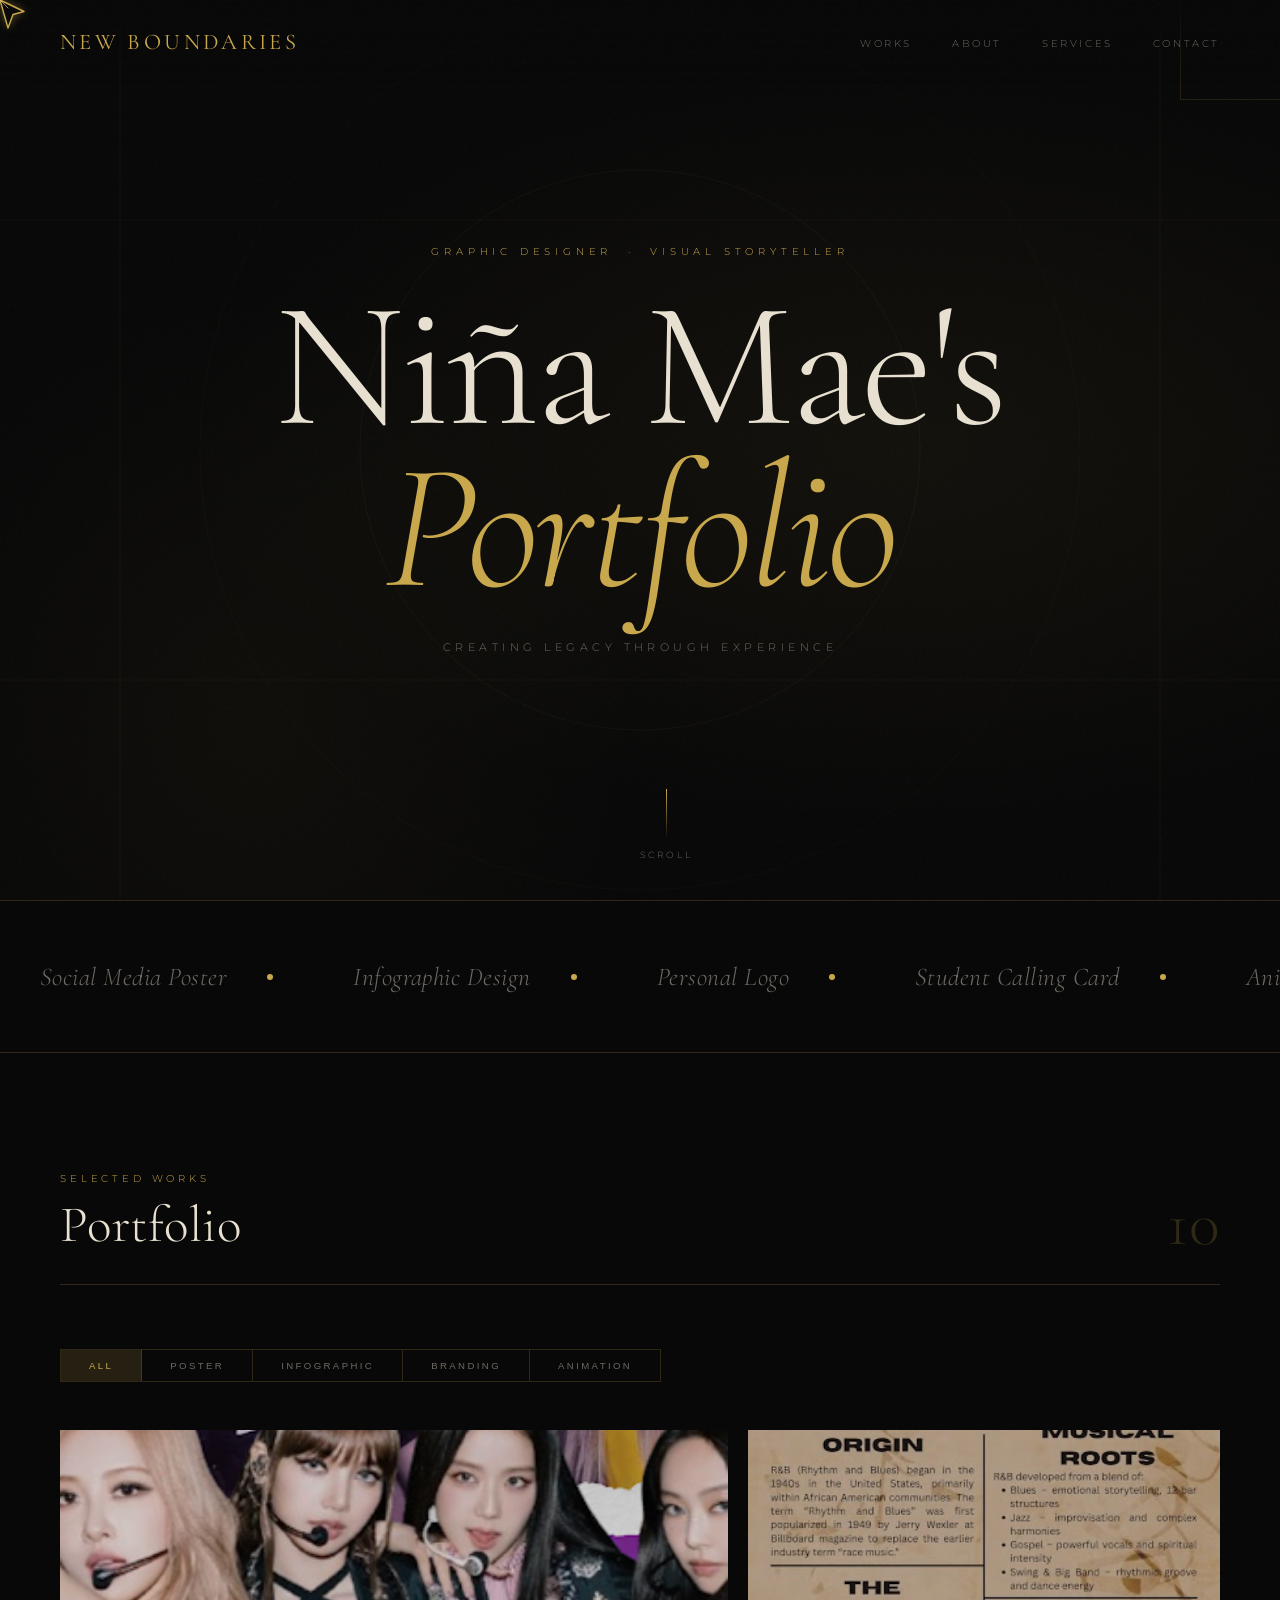
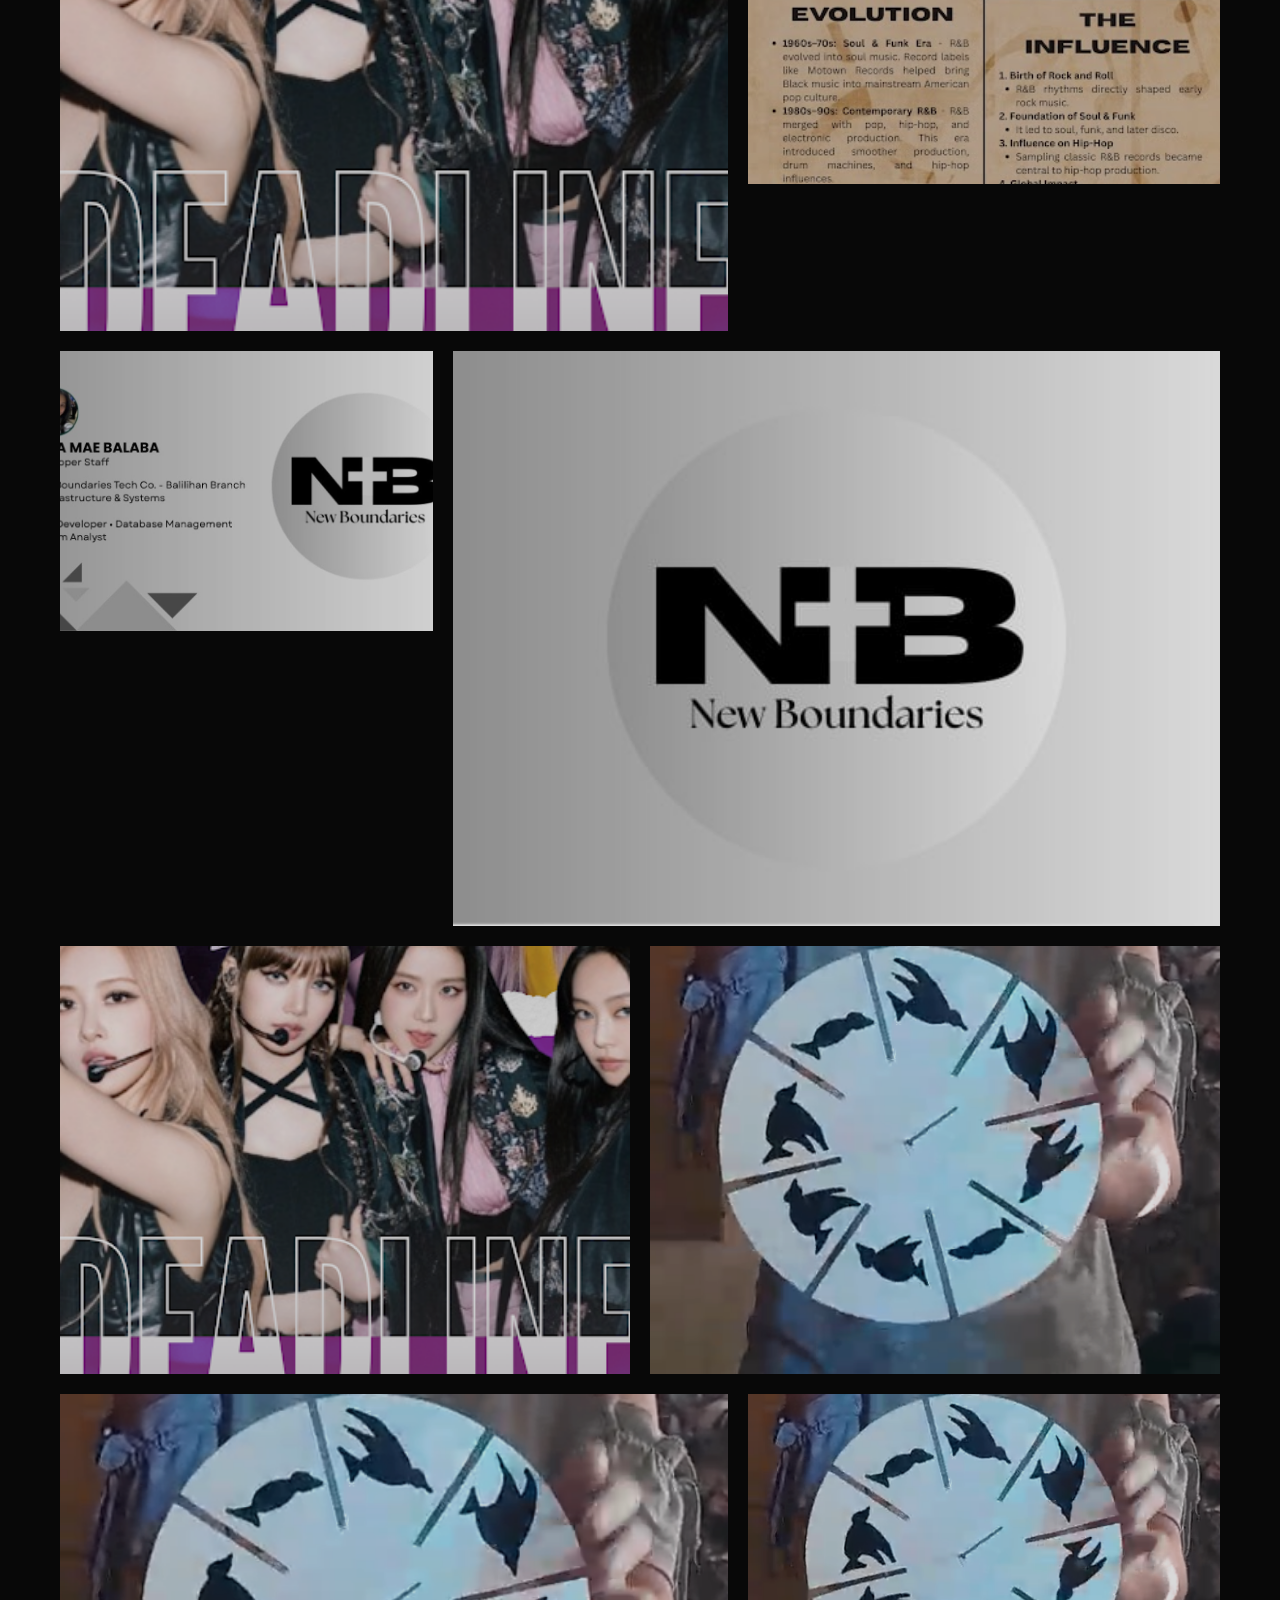
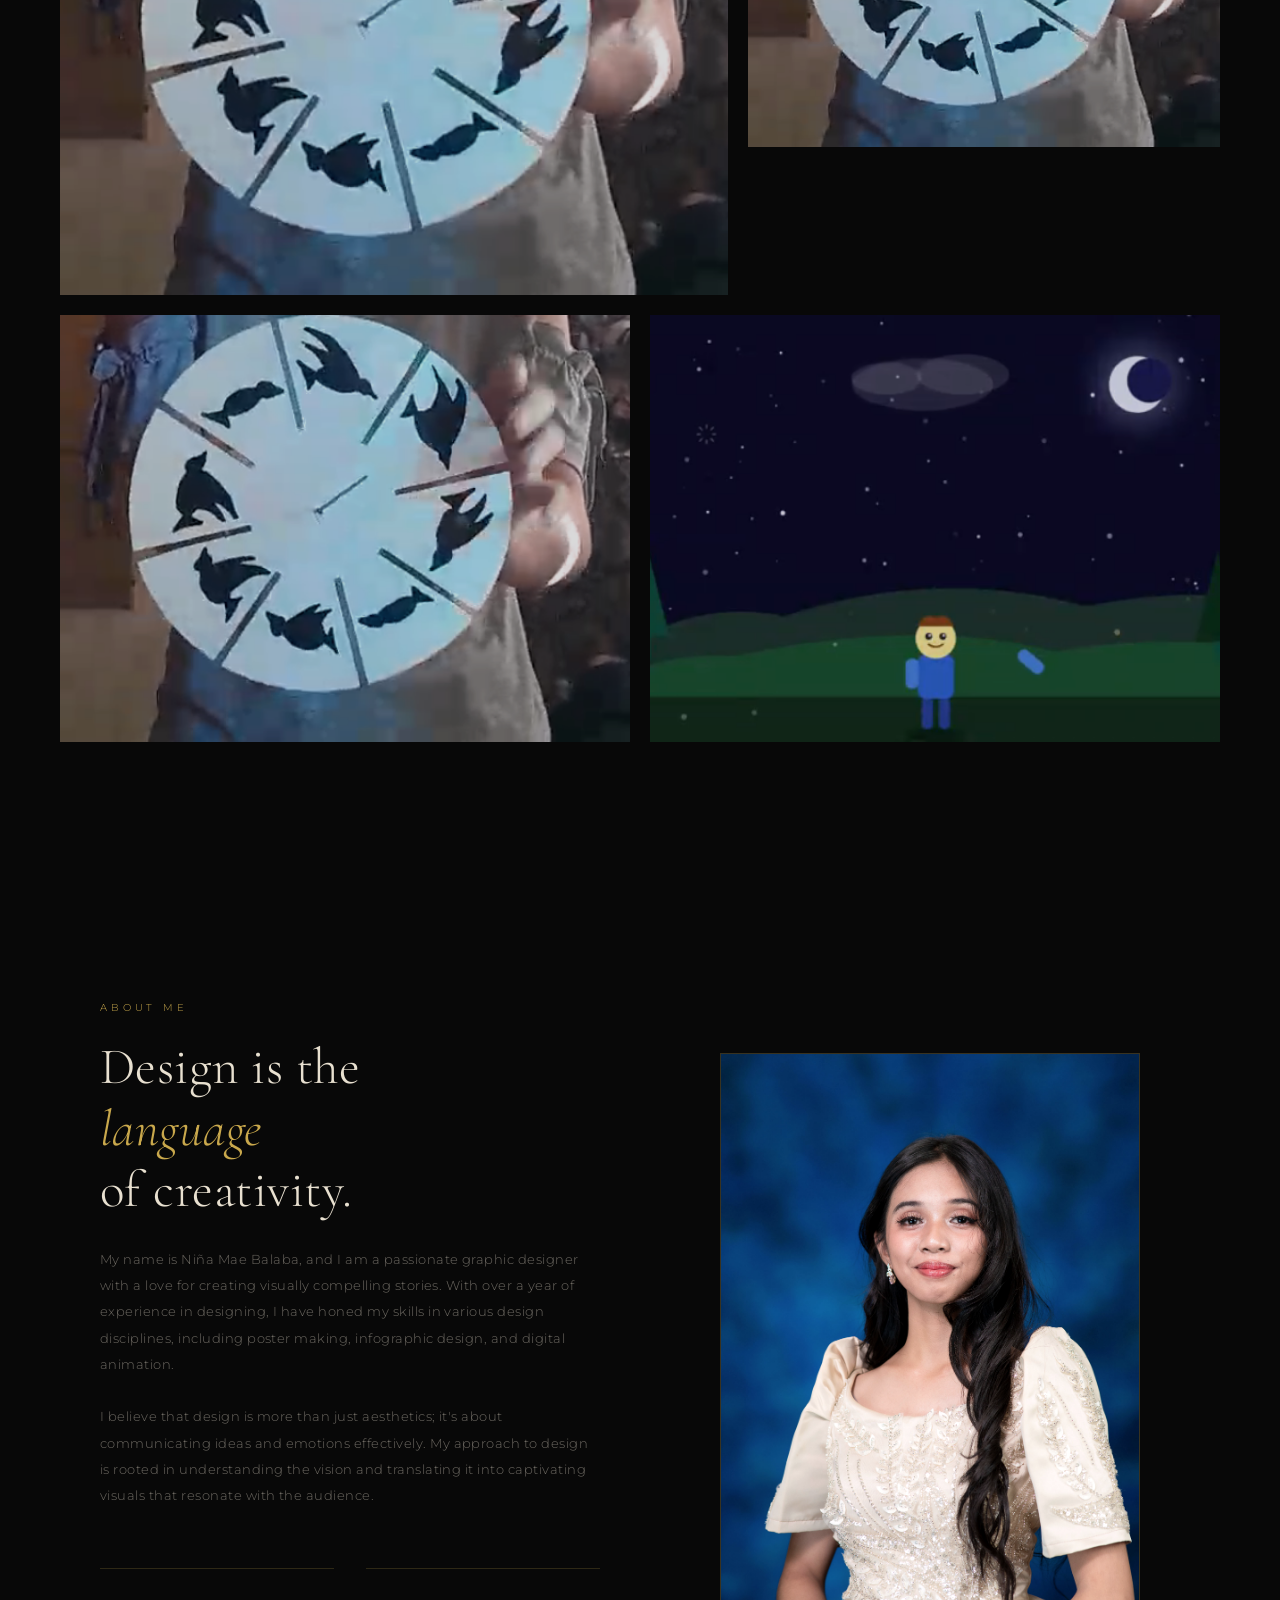
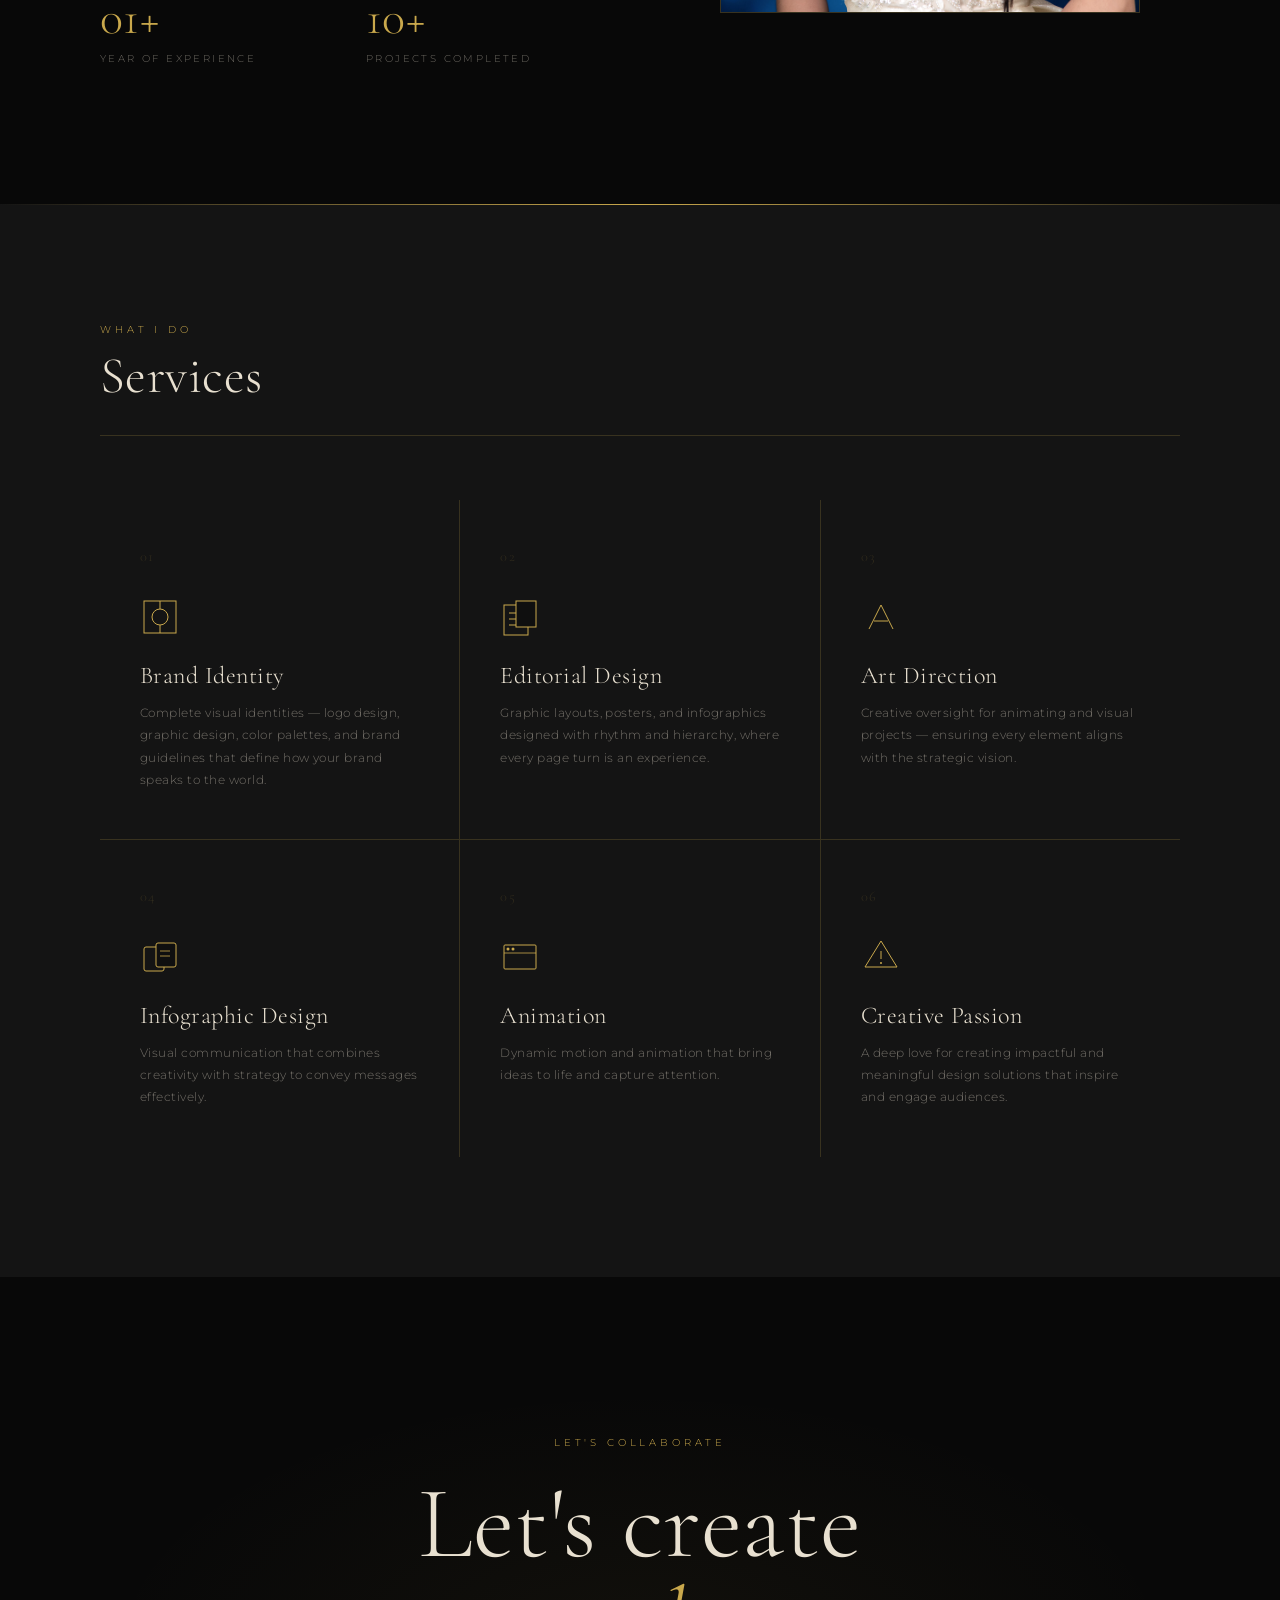
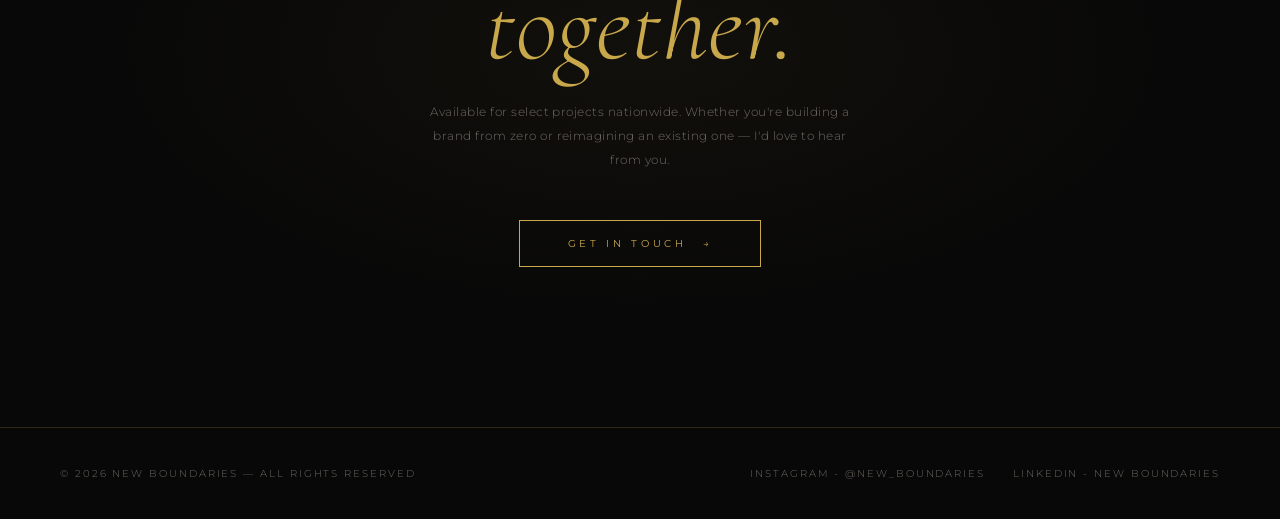
==== commit 2ce0dd22: "Updated portfolio" ====
--- a/index.html
+++ b/index.html
@@ -329,6 +329,10 @@
     .work-card:nth-child(4) { grid-column: span 8; }
     .work-card:nth-child(5) { grid-column: span 6; }
     .work-card:nth-child(6) { grid-column: span 6; }
+    .work-card:nth-child(7) { grid-column: span 7; grid-row: span 1; }
+    .work-card:nth-child(8) { grid-column: span 5; grid-row: span 1; }
+    .work-card:nth-child(9) { grid-column: span 6; }
+    .work-card:nth-child(10) { grid-column: span 6; }
 
     .work-img {
       width: 100%; aspect-ratio: 4/3;
@@ -880,7 +884,7 @@
         <div class="section-label">Selected Works</div>
         <h2 class="section-title">Portfolio</h2>
       </div>
-      <div class="section-count">11</div>
+      <div class="section-count">10</div>
     </div>
 
     <!-- Filter Tabs -->
@@ -929,11 +933,25 @@
         </div>
       </div>
 
+      <div class="work-card reveal" data-filter="branding" data-title="Calling Card - Branding">
+        <img class="work-img" src="Balaba.NM_Week3_CallingCard.jpg" alt="Branding"/>
+        <div class="work-overlay">
+          <div class="work-cat">Branding</div>
+          <div class="work-title">Calling Card — Branding</div>
+          <div class="work-year">Week 3</div>
+        </div>
+        <div class="work-arrow">
+          <svg width="14" height="14" viewBox="0 0 14 14" fill="none">
+            <path d="M2 12L12 2M12 2H4M12 2V10" stroke="#c9a84c" stroke-width="1.2"/>
+          </svg>
+        </div>
+      </div>
+
       <div class="work-card reveal" data-filter="branding" data-title="Logo - Branding">
         <img class="work-img" src="Balaba.NM_Week3_Logo.jpg" alt="Branding"/>
         <div class="work-overlay">
           <div class="work-cat">Branding</div>
-          <div class="work-title">Personal Logo - Branding</div>
+          <div class="work-title">Personal Logo — Branding</div>
           <div class="work-year">Week 3</div>
         </div>
         <div class="work-arrow">
@@ -943,14 +961,12 @@
         </div>
       </div>
 
-      <div class="work-card reveal reveal-delay-1" data-filter="branding" data-title="Vestia — Visual Identity">
-        <div class="work-placeholder" style="background:linear-gradient(135deg,#140a0a,#2e1010);">
-          <span style="opacity:0.3;font-size:0.7rem;letter-spacing:0.3em">ADD IMAGE</span>
-        </div>
+      <div class="work-card reveal" data-filter="poster" data-title="Social Media Poster — Poster">
+        <img class="work-img" src="Balaba.NM_Week1.png" alt="Social Media Poster"/>
         <div class="work-overlay">
-          <div class="work-cat">Branding</div>
-          <div class="work-title">Vestia — Visual Identity</div>
-          <div class="work-year">2023</div>
+          <div class="work-cat">Poster</div>
+          <div class="work-title">Blackpink Tour — Social Media Poster</div>
+          <div class="work-year">Week 4</div>
         </div>
         <div class="work-arrow">
           <svg width="14" height="14" viewBox="0 0 14 14" fill="none">
@@ -959,14 +975,12 @@
         </div>
       </div>
 
-      <div class="work-card reveal" data-filter="editorial" data-title="Eclipse — Poster Series">
-        <div class="work-placeholder" style="background:linear-gradient(135deg,#121214,#22202a);">
-          <span style="opacity:0.3;font-size:0.7rem;letter-spacing:0.3em">ADD IMAGE</span>
-        </div>
+      <div class="work-card reveal" data-filter="animation" data-title="Animation Device — Animation">
+        <img class="work-img" src="Phenakistoscope.png" alt="Animation Device"/>
         <div class="work-overlay">
-          <div class="work-cat">Poster Design</div>
-          <div class="work-title">Eclipse — Poster Series</div>
-          <div class="work-year">2023</div>
+          <div class="work-cat">Animation</div>
+          <div class="work-title">Phenakistoscope — Animation</div>
+          <div class="work-year">April 6</div>
         </div>
         <div class="work-arrow">
           <svg width="14" height="14" viewBox="0 0 14 14" fill="none">
@@ -975,14 +989,12 @@
         </div>
       </div>
 
-      <div class="work-card reveal reveal-delay-1" data-filter="digital" data-title="Lux — UI Design">
-        <div class="work-placeholder" style="background:linear-gradient(135deg,#0d1014,#101520);">
-          <span style="opacity:0.3;font-size:0.7rem;letter-spacing:0.3em">ADD IMAGE</span>
-        </div>
+      <div class="work-card reveal" data-filter="animation" data-title="Graphics & Texts — Animation">
+        <img class="work-img" src="Phenakistoscope.png" alt="Graphics & Texts"/>
         <div class="work-overlay">
-          <div class="work-cat">UI / Digital</div>
-          <div class="work-title">Lux — UI Design</div>
-          <div class="work-year">2022</div>
+          <div class="work-cat">Animation</div>
+          <div class="work-title">Octopus Animated — Animation</div>
+          <div class="work-year">April 15</div>
         </div>
         <div class="work-arrow">
           <svg width="14" height="14" viewBox="0 0 14 14" fill="none">
@@ -990,6 +1002,49 @@
           </svg>
         </div>
       </div>
+
+      <div class="work-card reveal" data-filter="animation" data-title="Motion Tweening — Animation">
+        <img class="work-img" src="Phenakistoscope.png" alt="Motion Tweening"/>
+        <div class="work-overlay">
+          <div class="work-cat">Animation</div>
+          <div class="work-title">Currency Wars — Animation</div>
+          <div class="work-year">April 22</div>
+        </div>
+        <div class="work-arrow">
+          <svg width="14" height="14" viewBox="0 0 14 14" fill="none">
+            <path d="M2 12L12 2M12 2H4M12 2V10" stroke="#c9a84c" stroke-width="1.2"/>
+          </svg>
+        </div>
+      </div>
+
+      <div class="work-card reveal" data-filter="animation" data-title="Character Animation — Animation">
+        <img class="work-img" src="Phenakistoscope.png" alt="Character Animation"/>
+        <div class="work-overlay">
+          <div class="work-cat">Animation</div>
+          <div class="work-title">Monkey Animated with Music — Animation</div>
+          <div class="work-year">April 25</div>
+        </div>
+        <div class="work-arrow">
+          <svg width="14" height="14" viewBox="0 0 14 14" fill="none">
+            <path d="M2 12L12 2M12 2H4M12 2V10" stroke="#c9a84c" stroke-width="1.2"/>
+          </svg>
+        </div>
+      </div>
+
+      <div class="work-card reveal" data-filter="animation" data-title="Animation of Your Choice— Animation">
+        <img class="work-img" src="Beautiful Night.png" alt="Animation of Your Choice"/>
+        <div class="work-overlay">
+          <div class="work-cat">Animation</div>
+          <div class="work-title">Beautiful Night — Animation</div>
+          <div class="work-year">May 17</div>
+        </div>
+        <div class="work-arrow">
+          <svg width="14" height="14" viewBox="0 0 14 14" fill="none">
+            <path d="M2 12L12 2M12 2H4M12 2V10" stroke="#c9a84c" stroke-width="1.2"/>
+          </svg>
+        </div>
+      </div>
+
     </div>
   </section>
 
@@ -998,31 +1053,23 @@
     <div>
       <div class="about-label reveal">About Me</div>
       <!-- ✏️ EDIT: Your headline -->
-      <h2 class="about-headline reveal">Design is the<br><em style="font-family:var(--font-serif);font-style:italic;color:var(--gold)">language</em><br>of intention.</h2>
+      <h2 class="about-headline reveal">Design is the<br><em style="font-family:var(--font-serif);font-style:italic;color:var(--gold)">language</em><br>of creativity.</h2>
       <!-- ✏️ EDIT: Your bio -->
       <p class="about-text reveal">
-        I am a graphic designer with a passion for creating visual experiences that transcend the ordinary. My work sits at the intersection of aesthetics and function — every element intentional, every detail considered.
+        My name is Niña Mae Balaba, and I am a passionate graphic designer with a love for creating visually compelling stories. With over a year of experience in designing, I have honed my skills in various design disciplines, including poster making, infographic design, and digital animation.
         <br><br>
-        With roots in brand identity and a deep fluency in editorial and digital design, I partner with forward-thinking clients to craft identities that endure.
+        I believe that design is more than just aesthetics; it's about communicating ideas and emotions effectively. My approach to design is rooted in understanding the vision and translating it into captivating visuals that resonate with the audience.
       </p>
 
       <div class="about-stats reveal">
         <!-- ✏️ EDIT: Your stats -->
         <div class="stat-item">
-          <div class="stat-number">08+</div>
-          <div class="stat-label">Years Experience</div>
+          <div class="stat-number">01+</div>
+          <div class="stat-label">Year of Experience</div>
         </div>
         <div class="stat-item">
-          <div class="stat-number">120+</div>
+          <div class="stat-number">10+</div>
           <div class="stat-label">Projects Completed</div>
-        </div>
-        <div class="stat-item">
-          <div class="stat-number">40+</div>
-          <div class="stat-label">Clients Worldwide</div>
-        </div>
-        <div class="stat-item">
-          <div class="stat-number">12</div>
-          <div class="stat-label">Awards</div>
         </div>
       </div>
     </div>
@@ -1033,12 +1080,11 @@
           ✏️ EDIT: Replace the placeholder below with your photo:
           <img src="your-photo.jpg" alt="Your Name"/>
         -->
-        <div class="portrait-placeholder">
+        <img src="MLP06401.jpg" alt="Your Name"/>
           <svg width="48" height="48" viewBox="0 0 48 48" fill="none">
             <circle cx="24" cy="18" r="8" stroke="#c9a84c" stroke-width="1"/>
             <path d="M6 44c0-9.94 8.06-18 18-18s18 8.06 18 18" stroke="#c9a84c" stroke-width="1"/>
           </svg>
-          Add Your Photo
         </div>
       </div>
       <div class="portrait-accent"></div>
@@ -1066,7 +1112,7 @@
           <line x1="20" y1="28" x2="20" y2="36" stroke="currentColor" stroke-width="1"/>
         </svg>
         <div class="service-name">Brand Identity</div>
-        <p class="service-desc">Complete visual identities — logo systems, typography, color palettes, and brand guidelines that define how your brand speaks to the world.</p>
+        <p class="service-desc">Complete visual identities — logo design, graphic design, color palettes, and brand guidelines that define how your brand speaks to the world.</p>
       </div>
 
       <div class="service-item reveal reveal-delay-1">
@@ -1079,7 +1125,7 @@
           <rect x="16" y="4" width="20" height="26" stroke="currentColor" stroke-width="1" fill="#0f0f0f"/>
         </svg>
         <div class="service-name">Editorial Design</div>
-        <p class="service-desc">Magazine layouts, books, and publications designed with rhythm and hierarchy — where every page turn is an experience.</p>
+        <p class="service-desc">Graphic layouts, posters, and infographics designed with rhythm and hierarchy, where every page turn is an experience.</p>
       </div>
 
       <div class="service-item reveal reveal-delay-2">
@@ -1089,7 +1135,7 @@
           <path d="M13 24H27" stroke="currentColor" stroke-width="1"/>
         </svg>
         <div class="service-name">Art Direction</div>
-        <p class="service-desc">Creative oversight for campaigns, shoots, and visual projects — ensuring every element aligns with the strategic vision.</p>
+        <p class="service-desc">Creative oversight for animating and visual projects — ensuring every element aligns with the strategic vision.</p>
       </div>
 
       <div class="service-item reveal">
@@ -1100,8 +1146,8 @@
           <line x1="20" y1="14" x2="30" y2="14" stroke="currentColor" stroke-width="0.8"/>
           <line x1="20" y1="19" x2="30" y2="19" stroke="currentColor" stroke-width="0.8"/>
         </svg>
-        <div class="service-name">Packaging Design</div>
-        <p class="service-desc">Structural and surface design for products that stand apart on the shelf and in the hands of the customer.</p>
+        <div class="service-name">Infographic Design</div>
+        <p class="service-desc">Visual communication that combines creativity with strategy to convey messages effectively.</p>
       </div>
 
       <div class="service-item reveal reveal-delay-1">
@@ -1112,8 +1158,8 @@
           <circle cx="8" cy="12" r="1.5" fill="currentColor"/>
           <circle cx="13" cy="12" r="1.5" fill="currentColor"/>
         </svg>
-        <div class="service-name">UI / Web Design</div>
-        <p class="service-desc">Interfaces that balance beauty and usability — from landing pages to full product design systems.</p>
+        <div class="service-name">Animation</div>
+        <p class="service-desc">Dynamic motion and animation that bring ideas to life and capture attention.</p>
       </div>
 
       <div class="service-item reveal reveal-delay-2">
@@ -1123,8 +1169,8 @@
           <line x1="20" y1="14" x2="20" y2="22" stroke="currentColor" stroke-width="1"/>
           <circle cx="20" cy="26" r="1" fill="currentColor"/>
         </svg>
-        <div class="service-name">Motion & Animation</div>
-        <p class="service-desc">Animated logos, title sequences, and motion graphics that give your brand a dynamic, living presence.</p>
+        <div class="service-name">Creative Passion</div>
+        <p class="service-desc">A deep love for creating impactful and meaningful design solutions that inspire and engage audiences.</p>
       </div>
     </div>
   </section>
@@ -1136,7 +1182,7 @@
     <h2 class="contact-headline reveal">Let's create<br><em style="font-style:italic;color:var(--gold)">together.</em></h2>
     <!-- ✏️ EDIT: Your contact blurb -->
     <p class="contact-sub reveal">
-      Available for select projects worldwide. Whether you're building a brand from zero or reimagining an existing one — I'd love to hear from you.
+      Available for select projects nationwide. Whether you're building a brand from zero or reimagining an existing one — I'd love to hear from you.
     </p>
     <!-- ✏️ EDIT: Your email address -->
     <button class="btn-primary reveal" id="contactBtn" onclick="openSocialModal()">
@@ -1166,39 +1212,30 @@
         <!-- ─── TEMPLATE A — Profile Card ─── -->
         <div class="sm-card">
           <div class="sm-card-header">
-            <div class="sm-card-label">Template A — Profile</div>
-            <div class="sm-card-desc">Clean profile card with avatar, handle &amp; links</div>
+            <div class="sm-card-label">Calling Card</div>
+            <div class="sm-card-desc">Know my information & social details</div>
           </div>
           <div class="sm-card-preview">
             <div class="smc-avatar">
               <!-- ✏️ EDIT: Replace svg with <img src="your-photo.jpg"/> -->
-              <svg width="36" height="36" viewBox="0 0 36 36" fill="none">
+              <img src="MLP06401.jpg"/>
                 <circle cx="18" cy="13" r="6" stroke="#c9a84c" stroke-width="1"/>
                 <path d="M4 34c0-7.73 6.27-14 14-14s14 6.27 14 14" stroke="#c9a84c" stroke-width="1"/>
               </svg>
             </div>
             <div class="smc-info">
-              <div class="smc-name">Your Name</div><!-- ✏️ EDIT -->
-              <div class="smc-handle">@yourhandle</div><!-- ✏️ EDIT -->
-              <div class="smc-tagline">Graphic Designer · Brand Strategist</div><!-- ✏️ EDIT -->
+              <div class="smc-name">Niña Mae Balaba</div><!-- ✏️ EDIT -->
+              <div class="smc-handle">new_boundaries26@gmail.com</div><!-- ✏️ EDIT -->
+              <div class="smc-tagline">Graphic Designer · Visual Storyteller</div><!-- ✏️ EDIT -->
             </div>
             <div class="smc-links">
               <!-- ✏️ EDIT: Update all href="#" with real URLs -->
-              <a href="#" class="smc-link" target="_blank">
+              <a class="smc-link" target="_blank">
                 <svg width="13" height="13" viewBox="0 0 24 24" fill="currentColor"><path d="M12 2.163c3.204 0 3.584.012 4.85.07 3.252.148 4.771 1.691 4.919 4.919.058 1.265.069 1.645.069 4.849 0 3.205-.012 3.584-.069 4.849-.149 3.225-1.664 4.771-4.919 4.919-1.266.058-1.644.07-4.85.07-3.204 0-3.584-.012-4.849-.07-3.26-.149-4.771-1.699-4.919-4.92-.058-1.265-.07-1.644-.07-4.849 0-3.204.013-3.583.07-4.849.149-3.227 1.664-4.771 4.919-4.919 1.266-.057 1.645-.069 4.849-.069zm0-2.163c-3.259 0-3.667.014-4.947.072-4.358.2-6.78 2.618-6.98 6.98-.059 1.281-.073 1.689-.073 4.948 0 3.259.014 3.668.072 4.948.2 4.358 2.618 6.78 6.98 6.98 1.281.058 1.689.072 4.948.072 3.259 0 3.668-.014 4.948-.072 4.354-.2 6.782-2.618 6.979-6.98.059-1.28.073-1.689.073-4.948 0-3.259-.014-3.667-.072-4.947-.196-4.354-2.617-6.78-6.979-6.98-1.281-.059-1.69-.073-4.949-.073zm0 5.838c-3.403 0-6.162 2.759-6.162 6.162s2.759 6.163 6.162 6.163 6.162-2.759 6.162-6.163c0-3.403-2.759-6.162-6.162-6.162zm0 10.162c-2.209 0-4-1.79-4-4 0-2.209 1.791-4 4-4s4 1.791 4 4c0 2.21-1.791 4-4 4zm6.406-11.845c-.796 0-1.441.645-1.441 1.44s.645 1.44 1.441 1.44c.795 0 1.439-.645 1.439-1.44s-.644-1.44-1.439-1.44z"/></svg>
-                Instagram
-              </a>
-              <a href="#" class="smc-link" target="_blank">
+                Instagram - @new_boundaries26
+              <a class="smc-link" target="_blank">
                 <svg width="13" height="13" viewBox="0 0 24 24" fill="currentColor"><path d="M20.447 20.452h-3.554v-5.569c0-1.328-.027-3.037-1.852-3.037-1.853 0-2.136 1.445-2.136 2.939v5.667H9.351V9h3.414v1.561h.046c.477-.9 1.637-1.85 3.37-1.85 3.601 0 4.267 2.37 4.267 5.455v6.286zM5.337 7.433a2.062 2.062 0 01-2.063-2.065 2.064 2.064 0 112.063 2.065zm1.782 13.019H3.555V9h3.564v11.452zM22.225 0H1.771C.792 0 0 .774 0 1.729v20.542C0 23.227.792 24 1.771 24h20.451C23.2 24 24 23.227 24 22.271V1.729C24 .774 23.2 0 22.222 0h.003z"/></svg>
-                LinkedIn
-              </a>
-              <a href="#" class="smc-link" target="_blank">
-                <svg width="13" height="13" viewBox="0 0 24 24" fill="currentColor"><path d="M12 0C5.372 0 0 5.373 0 12s5.372 12 12 12 12-5.373 12-12S18.628 0 12 0zm5.082 7.236l-1.61 7.591c-.122.54-.442.672-.895.418l-2.476-1.825-1.194 1.149c-.133.133-.243.243-.497.243l.177-2.517 4.578-4.133c.199-.177-.043-.275-.308-.099L6.75 12.96 4.307 12.2c-.531-.166-.54-.531.11-.786l9.86-3.802c.442-.161.829.099.805.624z"/></svg>
-                Behance
-              </a>
-              <a href="#" class="smc-link" target="_blank">
-                <svg width="13" height="13" viewBox="0 0 24 24" fill="currentColor"><circle cx="12" cy="12" r="10" stroke="currentColor" stroke-width="1.5" fill="none"/><path d="M8 12h8M12 8l4 4-4 4" stroke="currentColor" stroke-width="1.5" fill="none"/></svg>
-                Dribbble
+                LinkedIn - New Boundaries
               </a>
             </div>
           </div>
@@ -1210,37 +1247,27 @@
         <!-- ─── TEMPLATE B — Showcase Grid ─── -->
         <div class="sm-card">
           <div class="sm-card-header">
-            <div class="sm-card-label">Template B — Showcase</div>
-            <div class="sm-card-desc">Platform tiles with follower counts</div>
+            <div class="sm-card-label">Legitimacy</div>
+            <div class="sm-card-desc">Social media follower counts</div>
           </div>
           <div class="sm-card-preview sm-card-preview--grid">
-            <div class="smg-name">Your Name</div><!-- ✏️ EDIT -->
+            <div class="smg-name">New Boundaries</div><!-- ✏️ EDIT -->
             <div class="smg-grid">
               <!-- ✏️ EDIT: Update hrefs and follower counts -->
               <a href="#" class="smg-tile" target="_blank" style="--tc:#E1306C">
                 <svg width="18" height="18" viewBox="0 0 24 24" fill="white"><path d="M12 2.163c3.204 0 3.584.012 4.85.07 3.252.148 4.771 1.691 4.919 4.919.058 1.265.069 1.645.069 4.849 0 3.205-.012 3.584-.069 4.849-.149 3.225-1.664 4.771-4.919 4.919-1.266.058-1.644.07-4.85.07-3.204 0-3.584-.012-4.849-.07-3.26-.149-4.771-1.699-4.919-4.92-.058-1.265-.07-1.644-.07-4.849 0-3.204.013-3.583.07-4.849.149-3.227 1.664-4.771 4.919-4.919 1.266-.057 1.645-.069 4.849-.069zm0-2.163c-3.259 0-3.667.014-4.947.072-4.358.2-6.78 2.618-6.98 6.98-.059 1.281-.073 1.689-.073 4.948 0 3.259.014 3.668.072 4.948.2 4.358 2.618 6.78 6.98 6.98 1.281.058 1.689.072 4.948.072 3.259 0 3.668-.014 4.948-.072 4.354-.2 6.782-2.618 6.979-6.98.059-1.28.073-1.689.073-4.948 0-3.259-.014-3.667-.072-4.947-.196-4.354-2.617-6.78-6.979-6.98-1.281-.059-1.69-.073-4.949-.073zm0 5.838c-3.403 0-6.162 2.759-6.162 6.162s2.759 6.163 6.162 6.163 6.162-2.759 6.162-6.163c0-3.403-2.759-6.162-6.162-6.162zm0 10.162c-2.209 0-4-1.79-4-4 0-2.209 1.791-4 4-4s4 1.791 4 4c0 2.21-1.791 4-4 4zm6.406-11.845c-.796 0-1.441.645-1.441 1.44s.645 1.44 1.441 1.44c.795 0 1.439-.645 1.439-1.44s-.644-1.44-1.439-1.44z"/></svg>
                 <span class="smg-platform">Instagram</span>
-                <span class="smg-count">12.4k</span>
-              </a>
-              <a href="#" class="smg-tile" target="_blank" style="--tc:#1DA1F2">
-                <svg width="18" height="18" viewBox="0 0 24 24" fill="white"><path d="M22.23 5.924c-.736.326-1.527.547-2.357.646a4.11 4.11 0 001.804-2.27 8.22 8.22 0 01-2.606.996 4.096 4.096 0 00-6.983 3.732 11.636 11.636 0 01-8.446-4.282 4.096 4.096 0 001.268 5.467 4.072 4.072 0 01-1.854-.513v.052a4.097 4.097 0 003.284 4.015 4.11 4.11 0 01-1.849.07 4.1 4.1 0 003.827 2.847A8.233 8.233 0 012 18.407a11.615 11.615 0 006.29 1.843c7.547 0 11.675-6.252 11.675-11.675 0-.178-.004-.355-.012-.531a8.336 8.336 0 002.047-2.124l-.047-.02z"/></svg>
-                <span class="smg-platform">Twitter / X</span>
-                <span class="smg-count">3.1k</span>
+                <span class="smg-count">48.4k</span>
               </a>
               <a href="#" class="smg-tile" target="_blank" style="--tc:#0077B5">
                 <svg width="18" height="18" viewBox="0 0 24 24" fill="white"><path d="M20.447 20.452h-3.554v-5.569c0-1.328-.027-3.037-1.852-3.037-1.853 0-2.136 1.445-2.136 2.939v5.667H9.351V9h3.414v1.561h.046c.477-.9 1.637-1.85 3.37-1.85 3.601 0 4.267 2.37 4.267 5.455v6.286zM5.337 7.433a2.062 2.062 0 01-2.063-2.065 2.064 2.064 0 112.063 2.065zm1.782 13.019H3.555V9h3.564v11.452zM22.225 0H1.771C.792 0 0 .774 0 1.729v20.542C0 23.227.792 24 1.771 24h20.451C23.2 24 24 23.227 24 22.271V1.729C24 .774 23.2 0 22.222 0h.003z"/></svg>
                 <span class="smg-platform">LinkedIn</span>
-                <span class="smg-count">5.8k</span>
-              </a>
-              <a href="#" class="smg-tile" target="_blank" style="--tc:#1769FF">
-                <svg width="18" height="18" viewBox="0 0 24 24" fill="white"><path d="M12 0C5.372 0 0 5.373 0 12s5.372 12 12 12 12-5.373 12-12S18.628 0 12 0zm5.082 7.236l-1.61 7.591c-.122.54-.442.672-.895.418l-2.476-1.825-1.194 1.149c-.133.133-.243.243-.497.243l.177-2.517 4.578-4.133c.199-.177-.043-.275-.308-.099L6.75 12.96 4.307 12.2c-.531-.166-.54-.531.11-.786l9.86-3.802c.442-.161.829.099.805.624z"/></svg>
-                <span class="smg-platform">Behance</span>
-                <span class="smg-count">890</span>
+                <span class="smg-count">18.8k</span>
               </a>
             </div>
           </div>
           <div class="sm-card-footer">
-            <span class="sm-card-tag">Showcase Card</span>
+            <span class="sm-card-tag">Legitimacy Card</span>
           </div>
         </div>
 
@@ -1251,13 +1278,11 @@
   <!-- FOOTER -->
   <footer>
     <!-- ✏️ EDIT: Your name and year -->
-    <div class="footer-copy">© 2025 Your Name — All Rights Reserved</div>
+    <div class="footer-copy">© 2026 New Boundaries — All Rights Reserved</div>
     <div class="footer-socials">
       <!-- ✏️ EDIT: Your social links -->
-      <a href="#">Instagram</a>
-      <a href="#">Behance</a>
-      <a href="#">LinkedIn</a>
-      <a href="#">Dribbble</a>
+      <a href="#">Instagram - @new_boundaries</a>
+      <a href="#">LinkedIn - New Boundaries</a>
     </div>
   </footer>
 
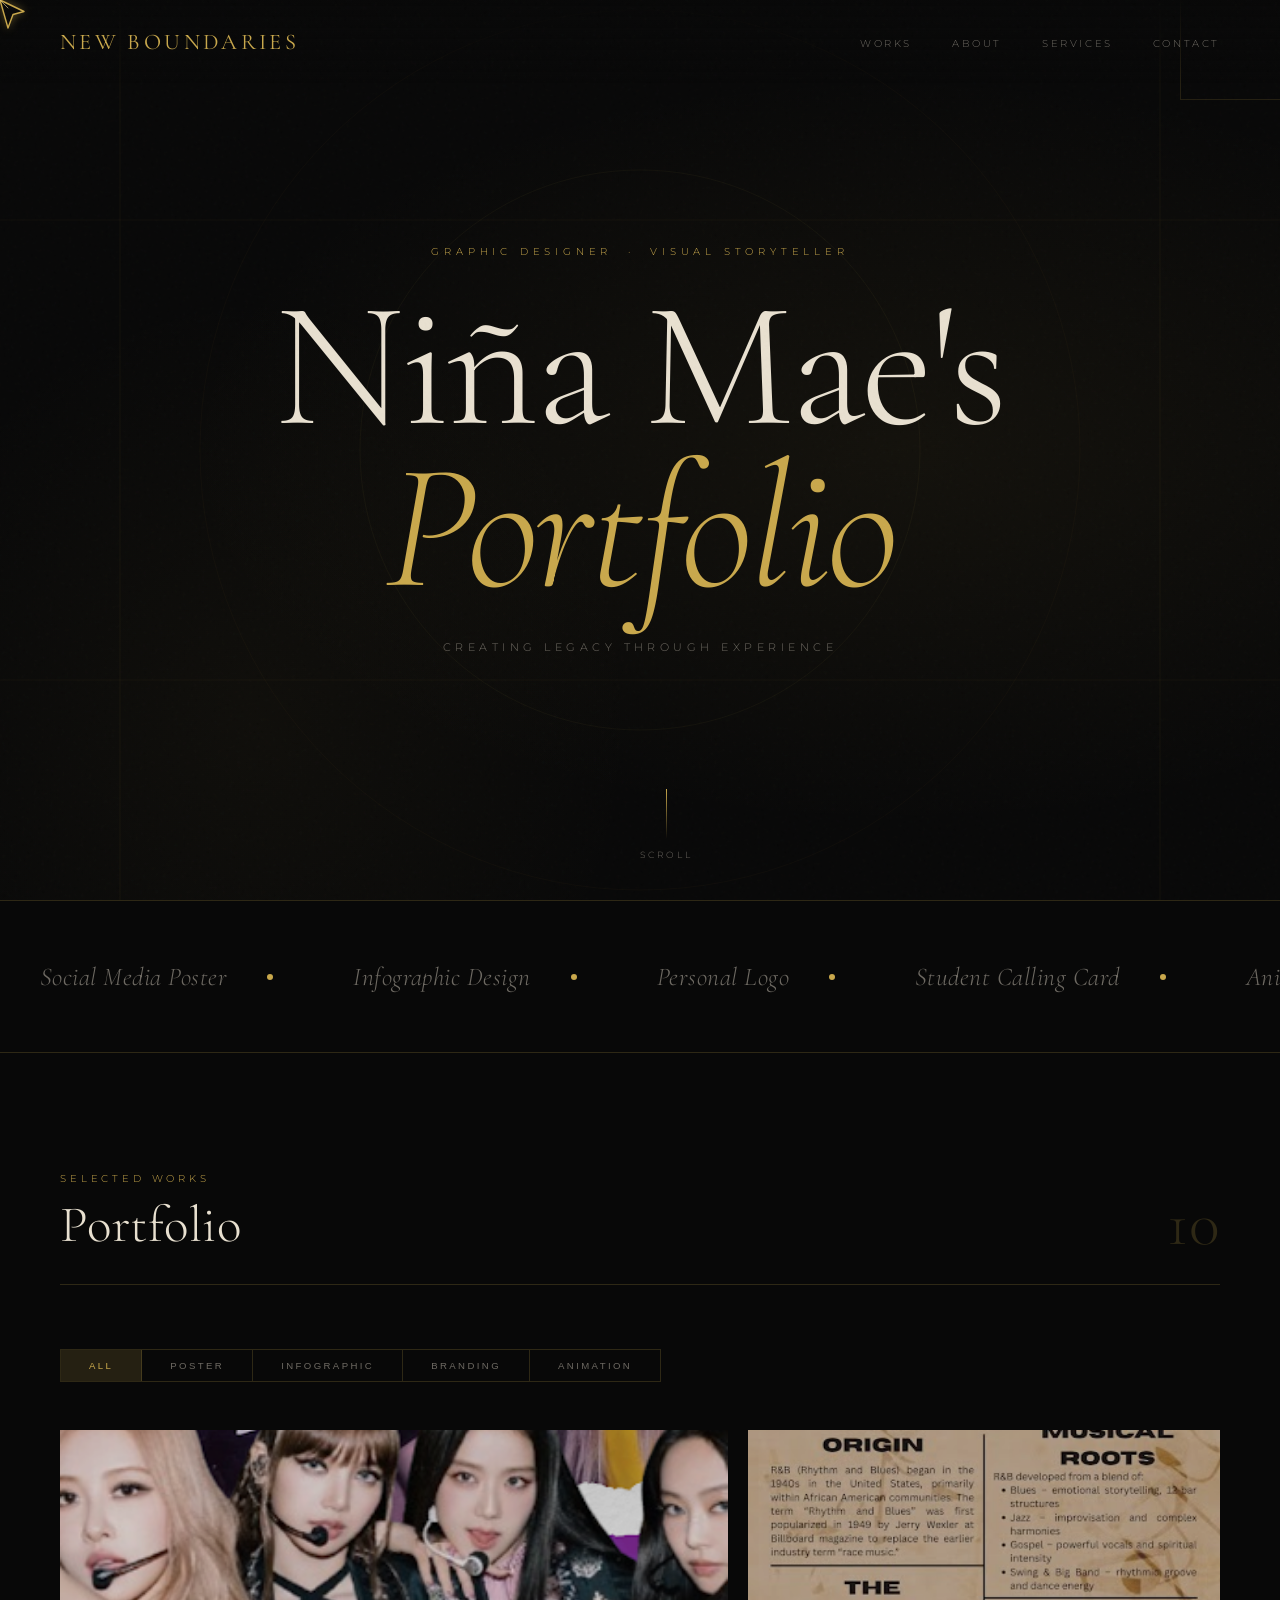
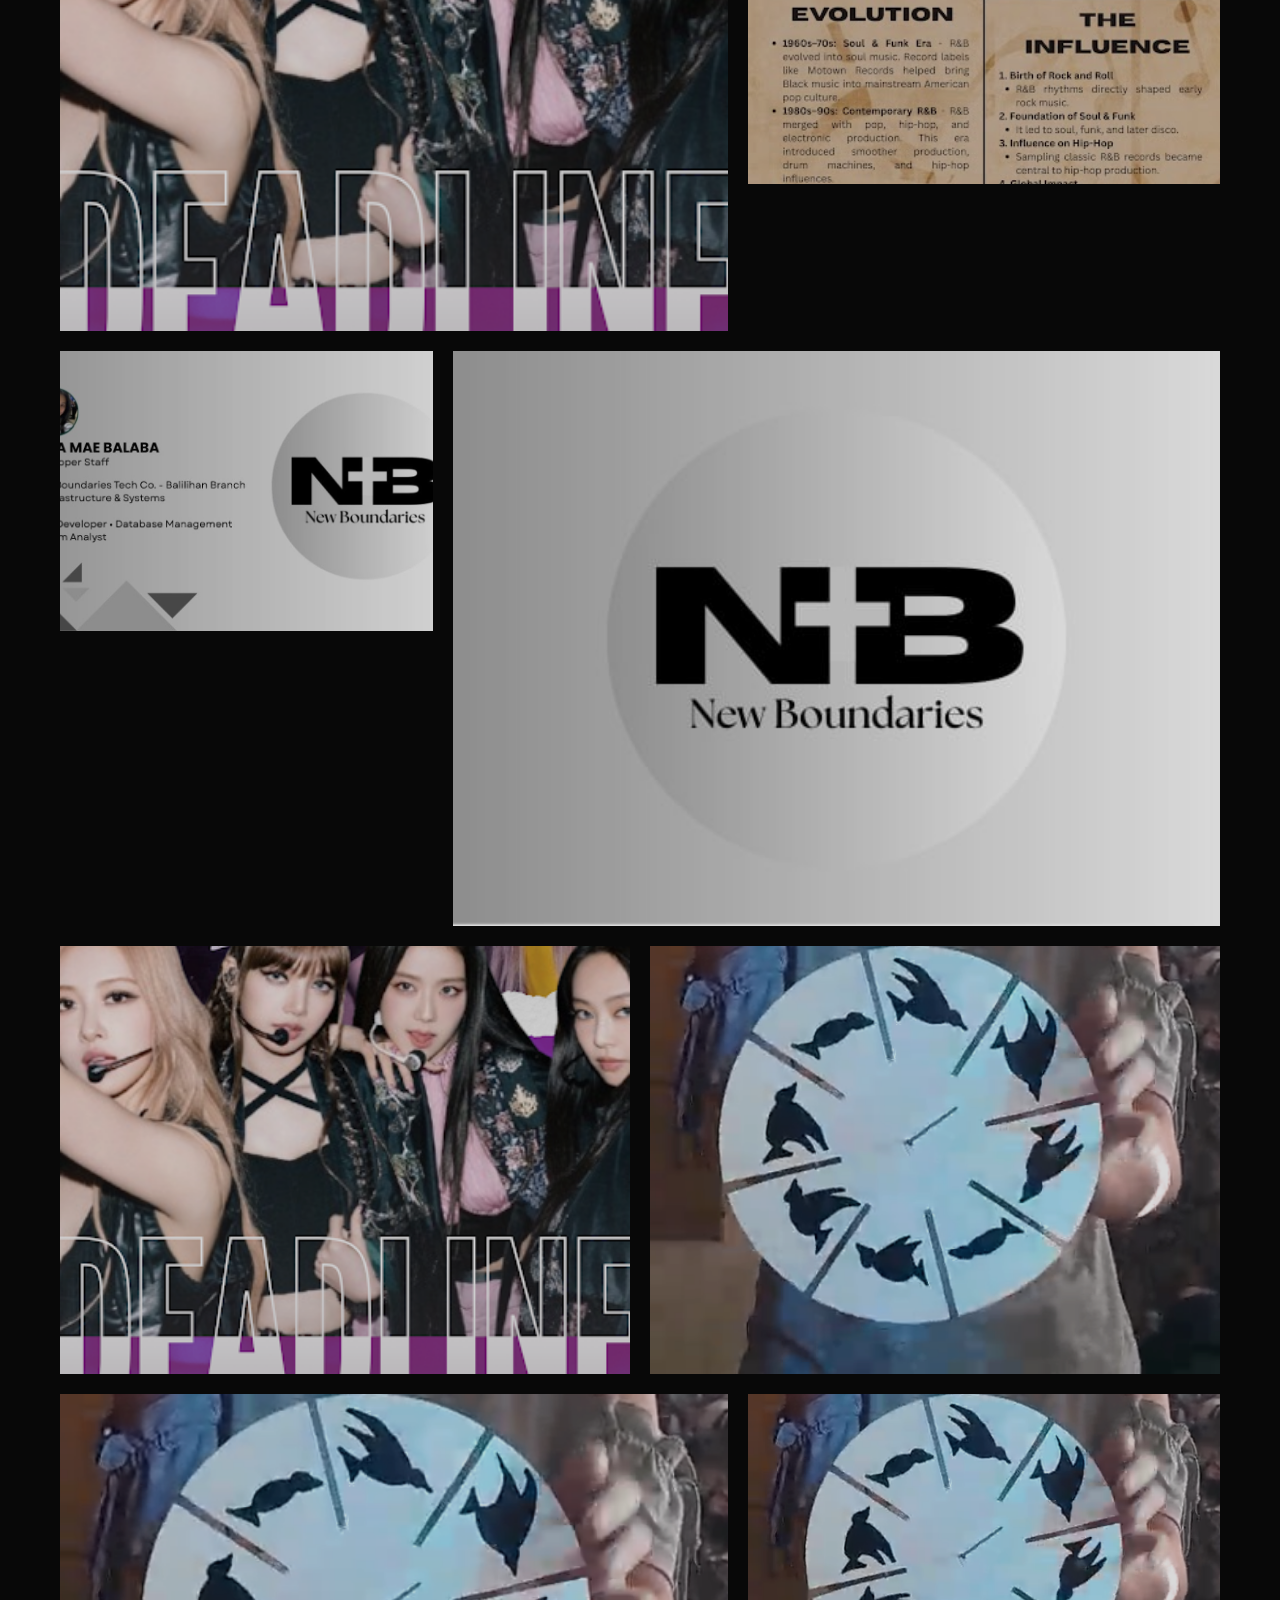
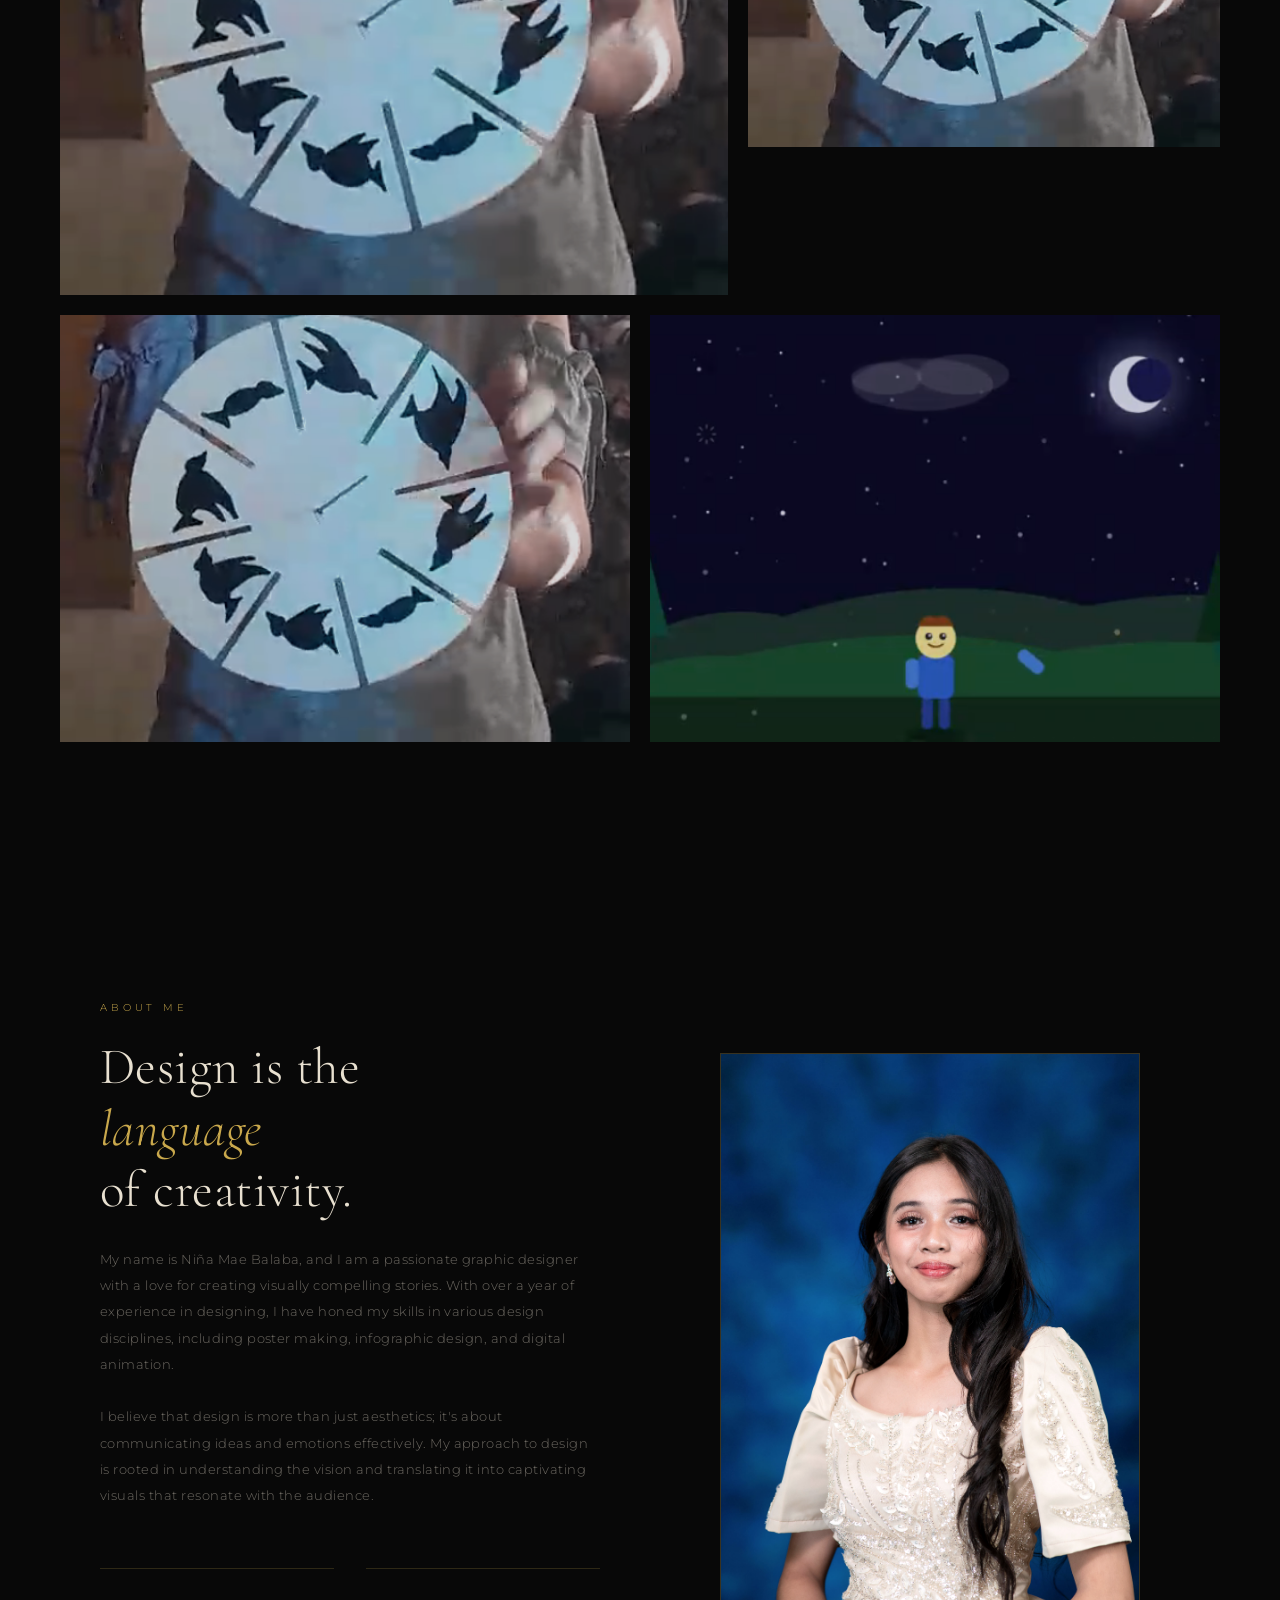
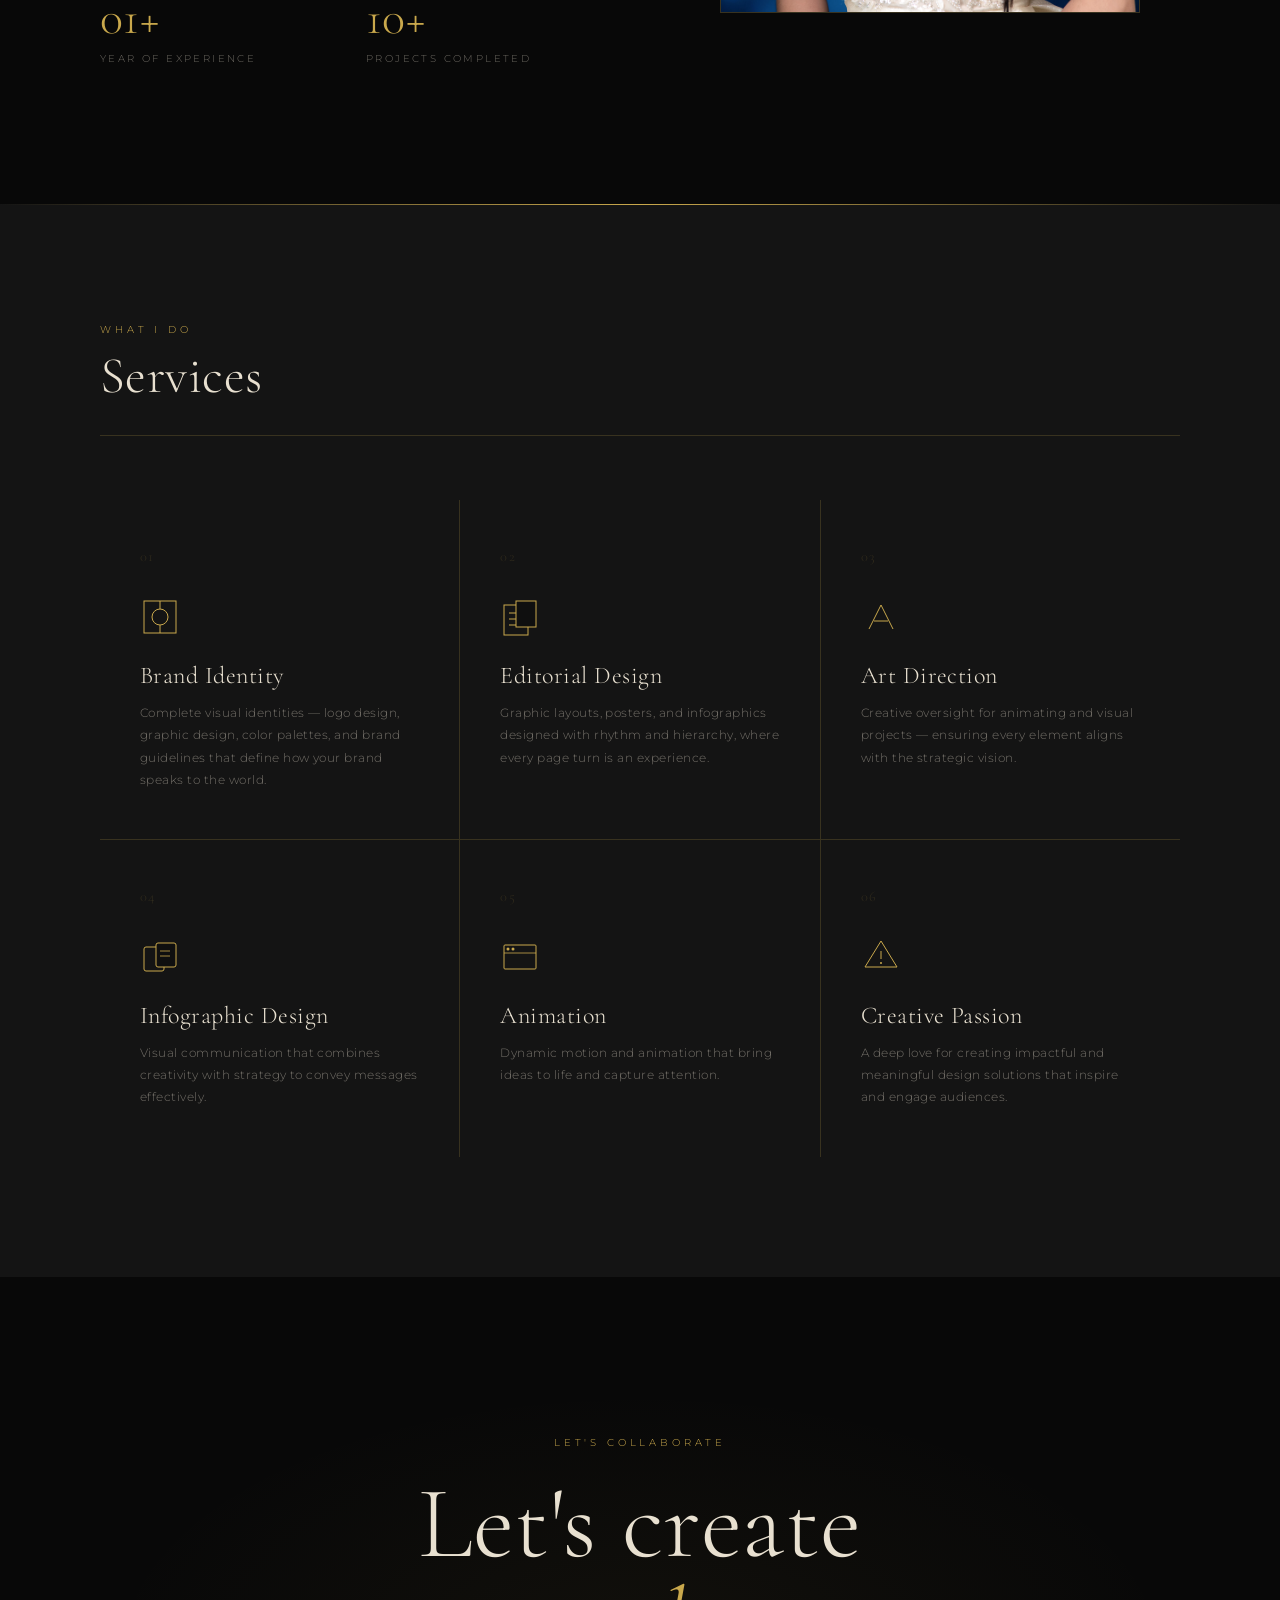
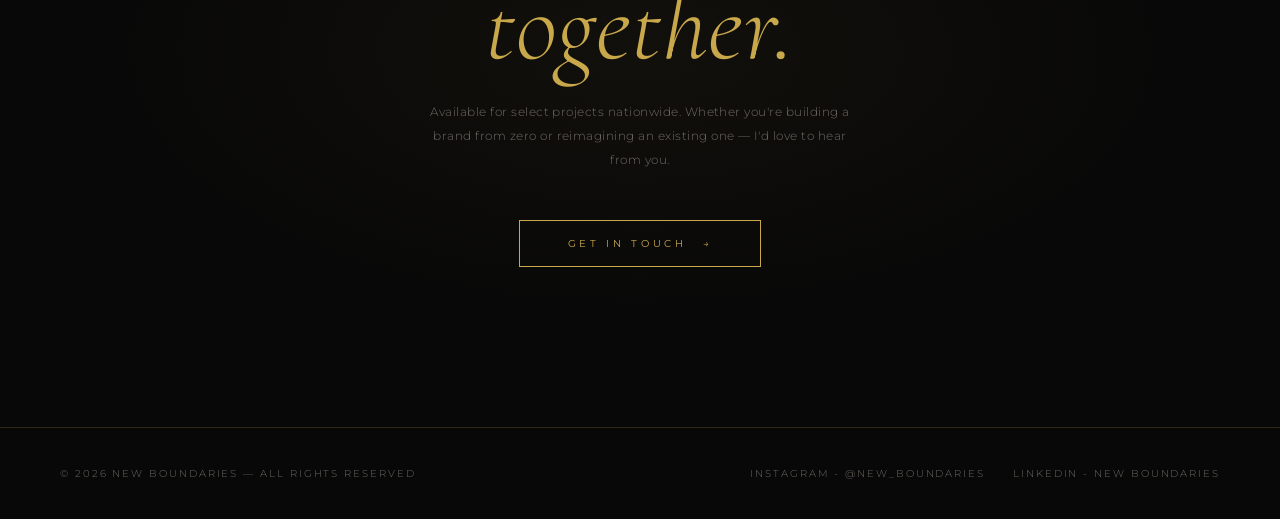
==== commit 8daee0d7: "Updated portfolio" ====
--- a/index.html
+++ b/index.html
@@ -989,7 +989,13 @@
         </div>
       </div>
 
-      <div class="work-card reveal" data-filter="animation" data-title="Graphics & Texts — Animation">
+      <a 
+        href="https://drive.google.com/file/d/1iHXZxfNDvnyxW3Rnv1QwLuCwgr7MdYn8/view?usp=sharing"
+        target="_blank"
+        class="work-card reveal"
+        data-filter="animation"
+        data-title="Graphics & Texts — Animation"
+      >
         <img class="work-img" src="Phenakistoscope.png" alt="Graphics & Texts"/>
         <div class="work-overlay">
           <div class="work-cat">Animation</div>
@@ -1001,9 +1007,15 @@
             <path d="M2 12L12 2M12 2H4M12 2V10" stroke="#c9a84c" stroke-width="1.2"/>
           </svg>
         </div>
-      </div>
-
-      <div class="work-card reveal" data-filter="animation" data-title="Motion Tweening — Animation">
+      </a>
+
+      <a 
+        href="https://drive.google.com/file/d/1O7RvJKkQjXp3kwCsnwS1IIrGZxL2AzZr/view?usp=sharing"
+        target="_blank"
+        class="work-card reveal"
+        data-filter="animation"
+        data-title="Motion Tweening — Animation"
+      >
         <img class="work-img" src="Phenakistoscope.png" alt="Motion Tweening"/>
         <div class="work-overlay">
           <div class="work-cat">Animation</div>
@@ -1015,9 +1027,15 @@
             <path d="M2 12L12 2M12 2H4M12 2V10" stroke="#c9a84c" stroke-width="1.2"/>
           </svg>
         </div>
-      </div>
-
-      <div class="work-card reveal" data-filter="animation" data-title="Character Animation — Animation">
+      </a>
+
+      <a 
+        href="https://drive.google.com/file/d/1FYDsQX6Z2G2P_YzeYgnKrdFXFJaoa5gz/view?usp=sharing"
+        target="_blank"
+        class="work-card reveal"
+        data-filter="animation"
+        data-title="Character Animation — Animation"
+      >
         <img class="work-img" src="Phenakistoscope.png" alt="Character Animation"/>
         <div class="work-overlay">
           <div class="work-cat">Animation</div>
@@ -1029,7 +1047,7 @@
             <path d="M2 12L12 2M12 2H4M12 2V10" stroke="#c9a84c" stroke-width="1.2"/>
           </svg>
         </div>
-      </div>
+      </a>
 
       <div class="work-card reveal" data-filter="animation" data-title="Animation of Your Choice— Animation">
         <img class="work-img" src="Beautiful Night.png" alt="Animation of Your Choice"/>
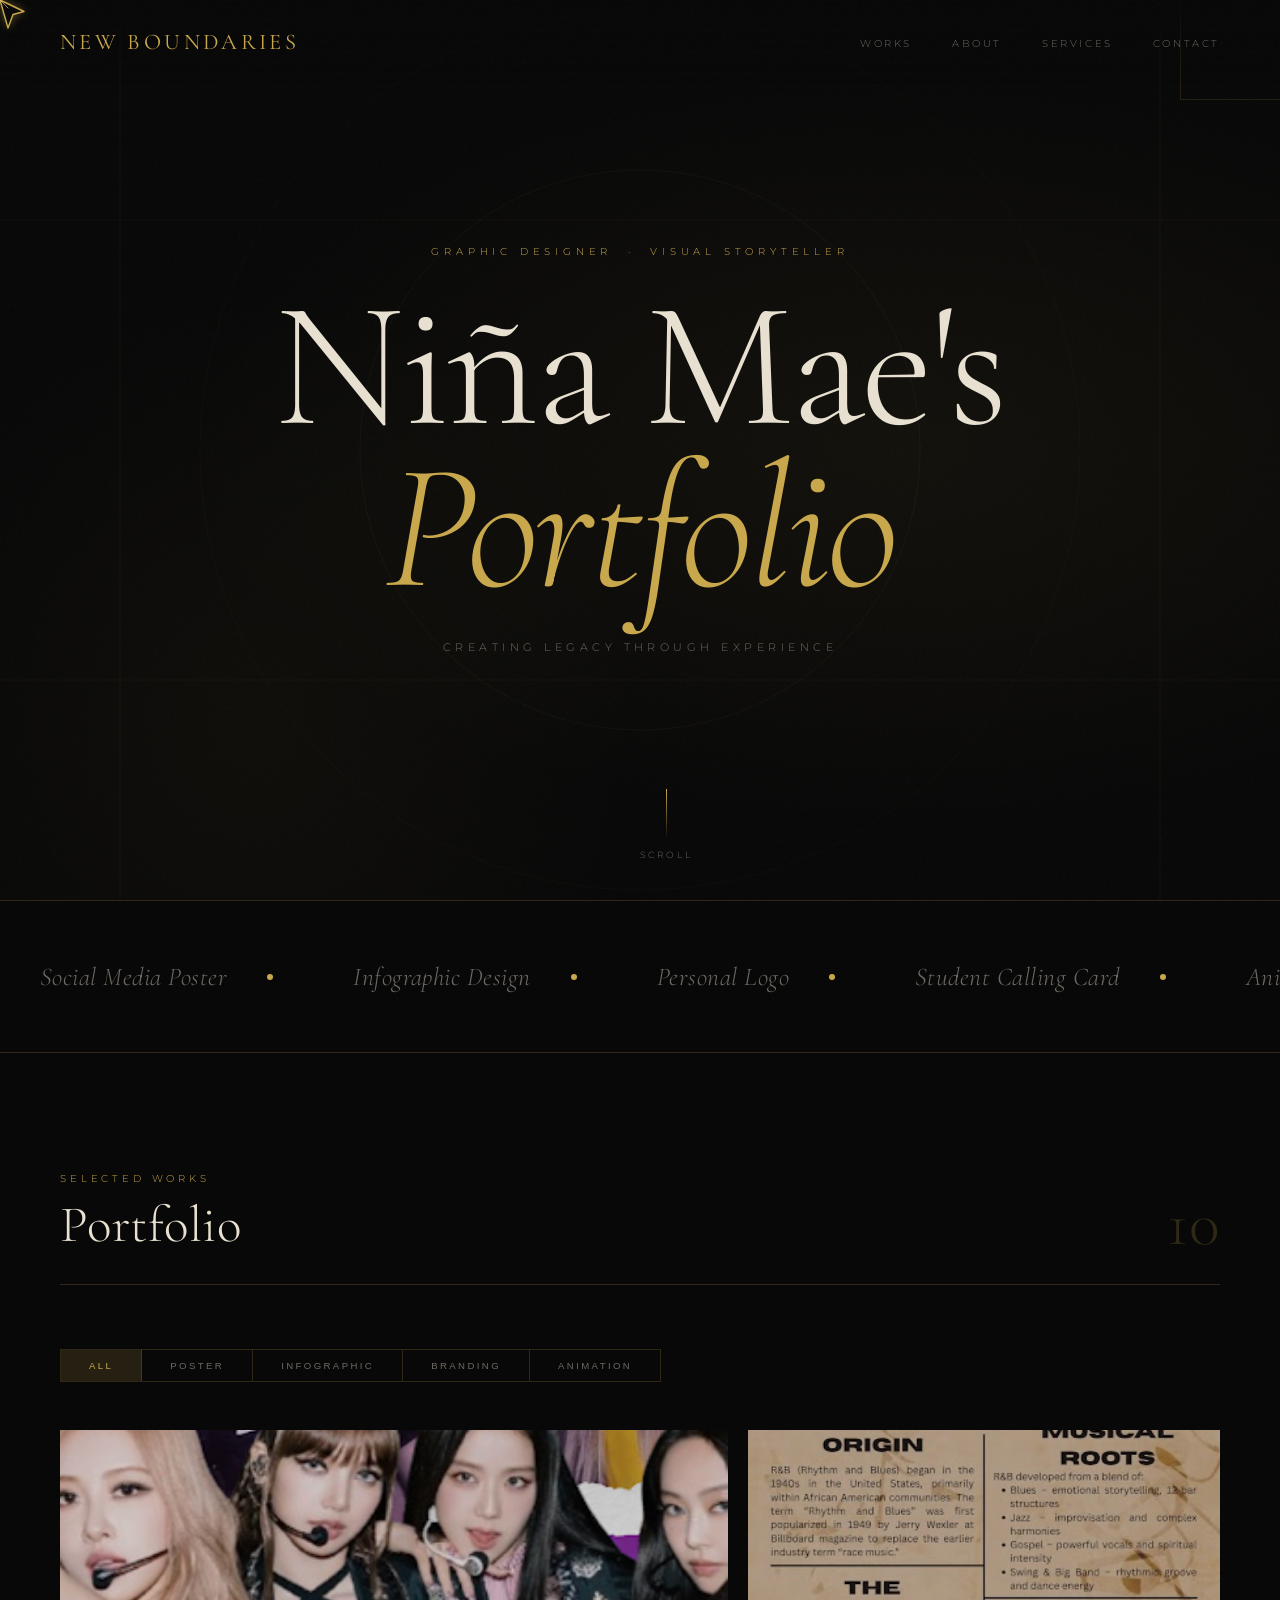
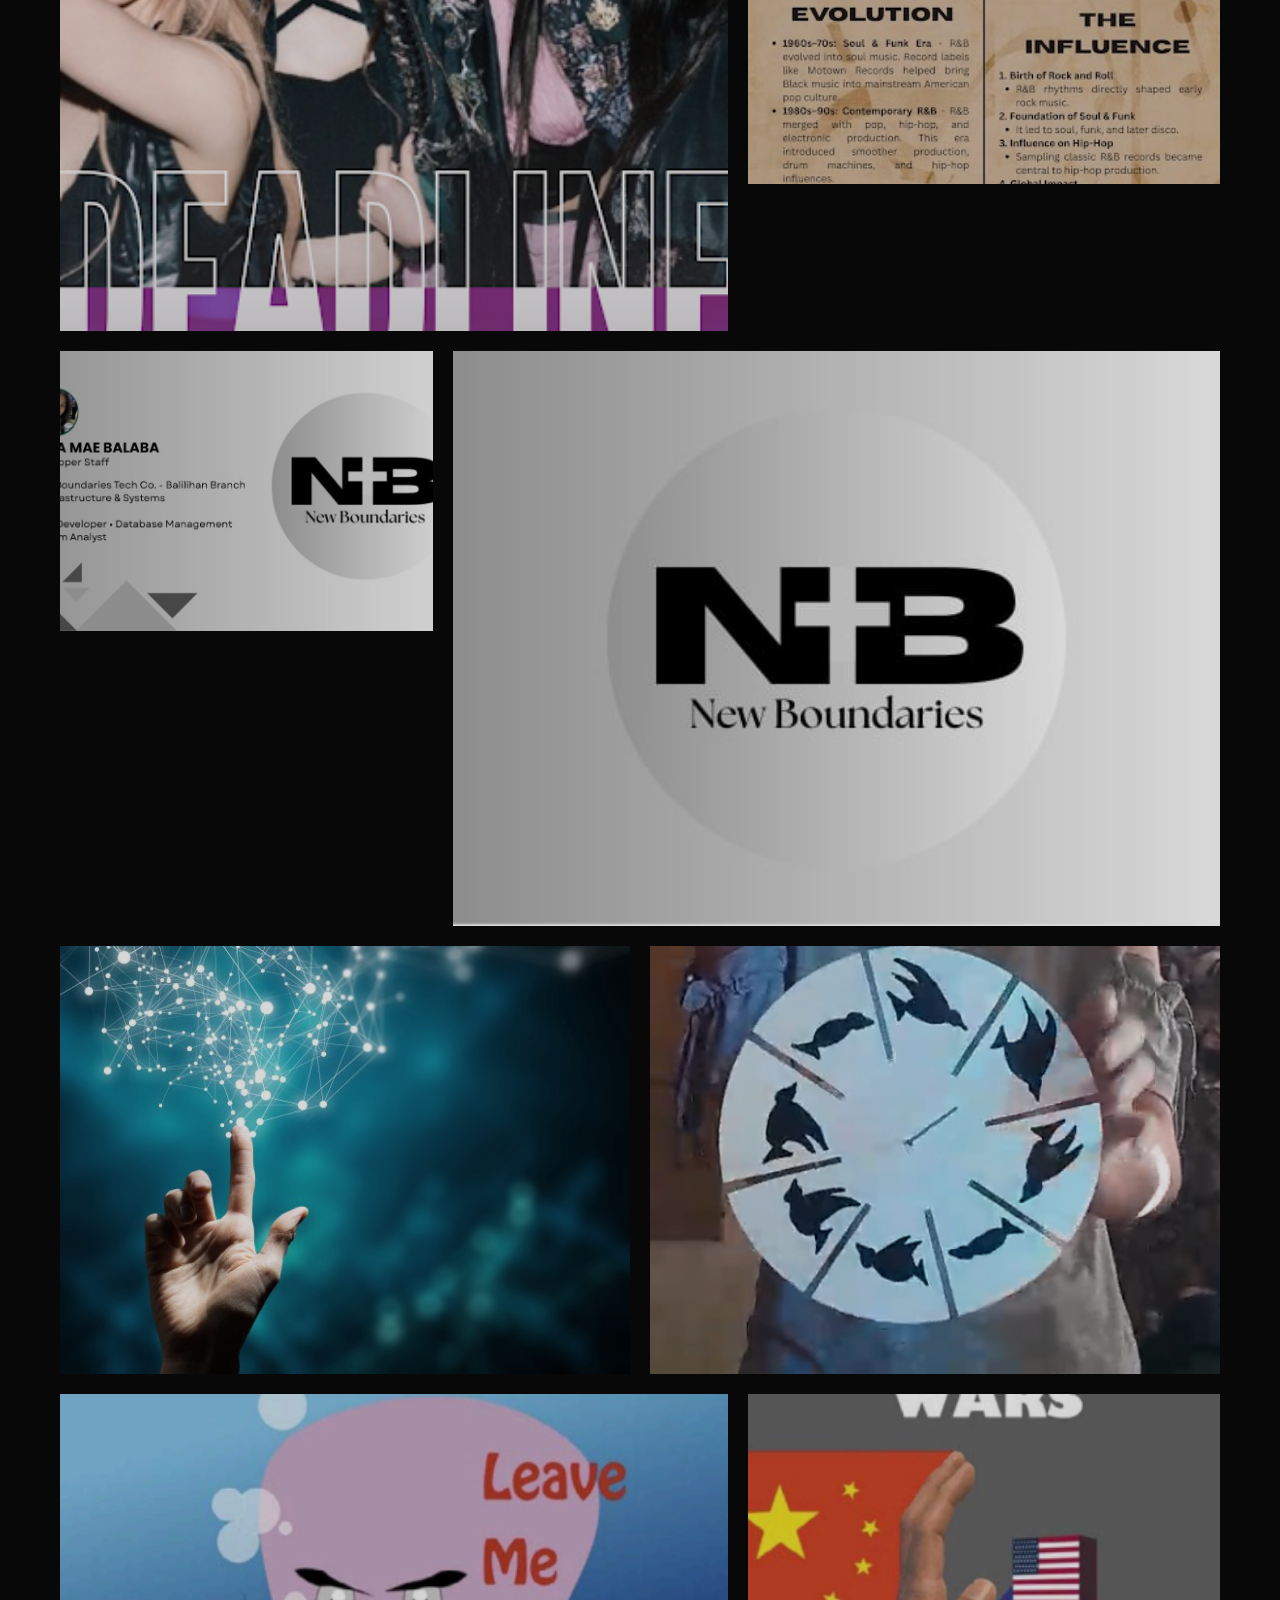
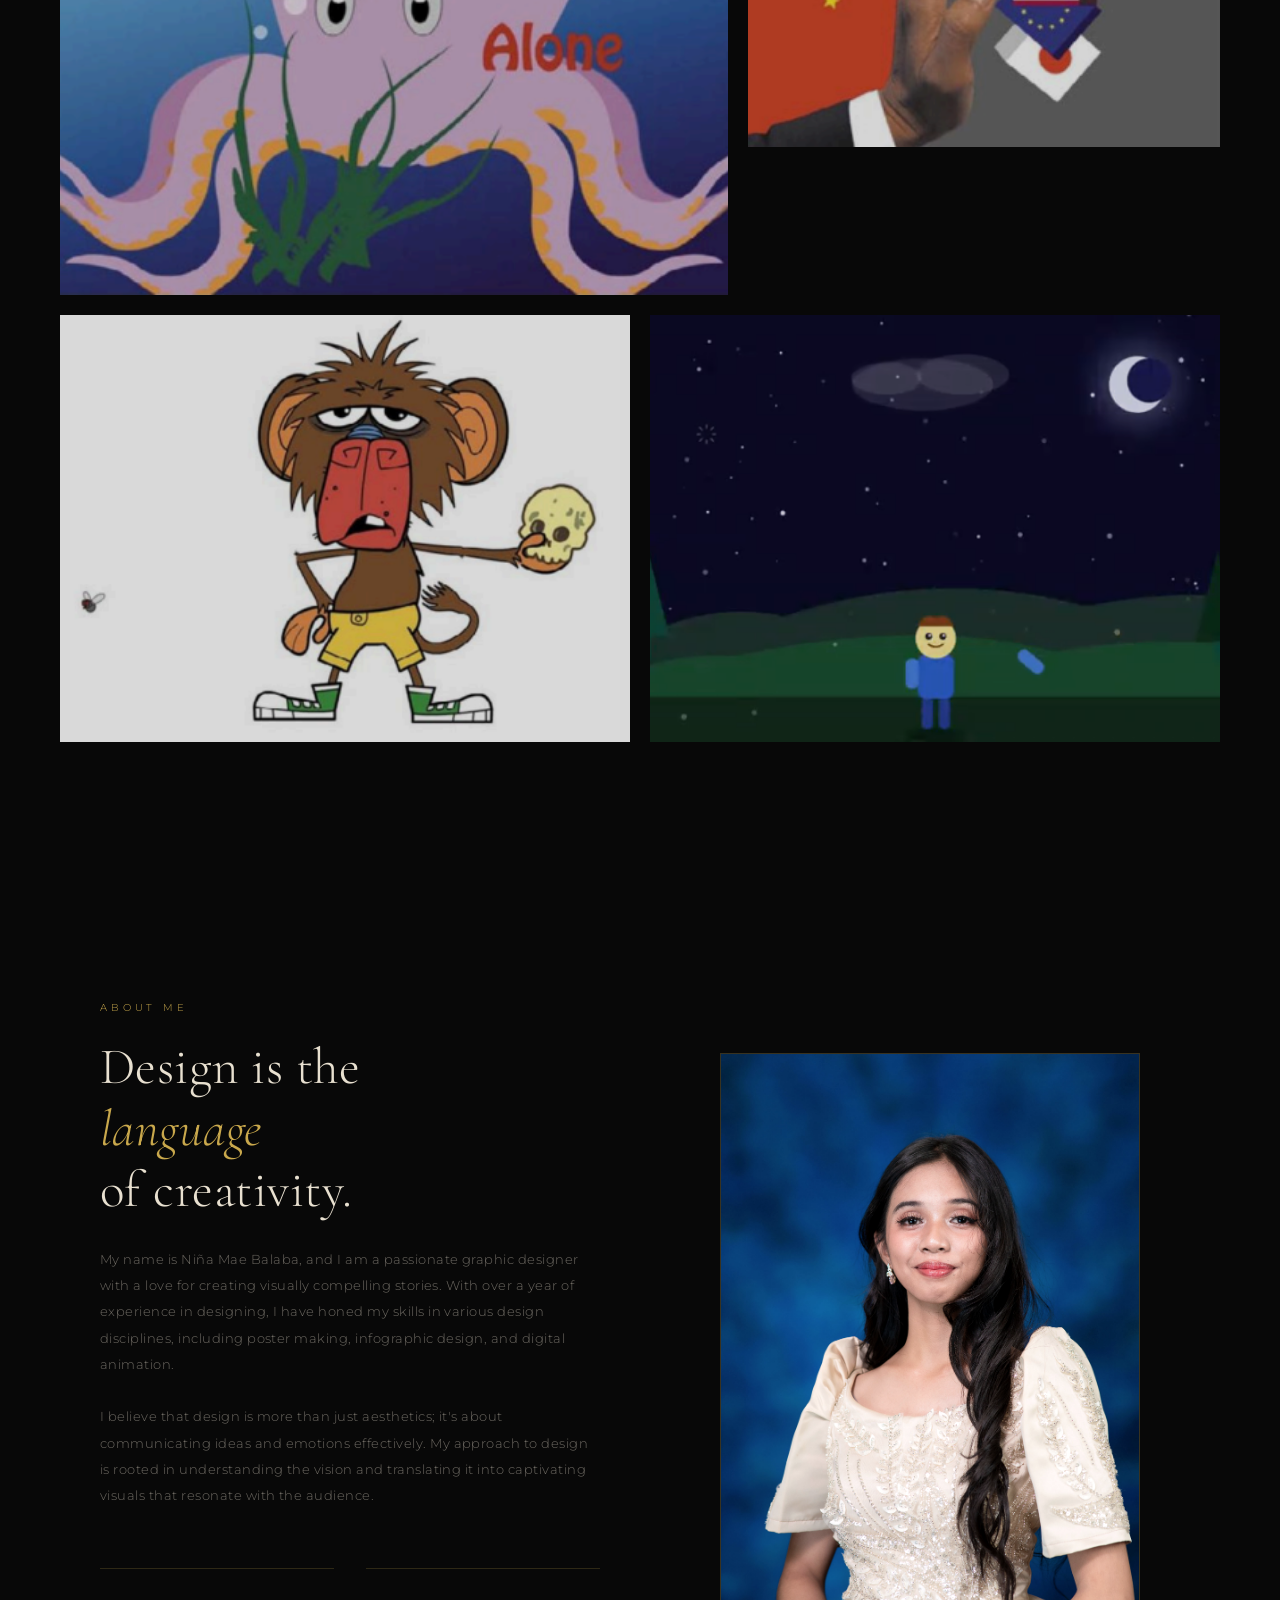
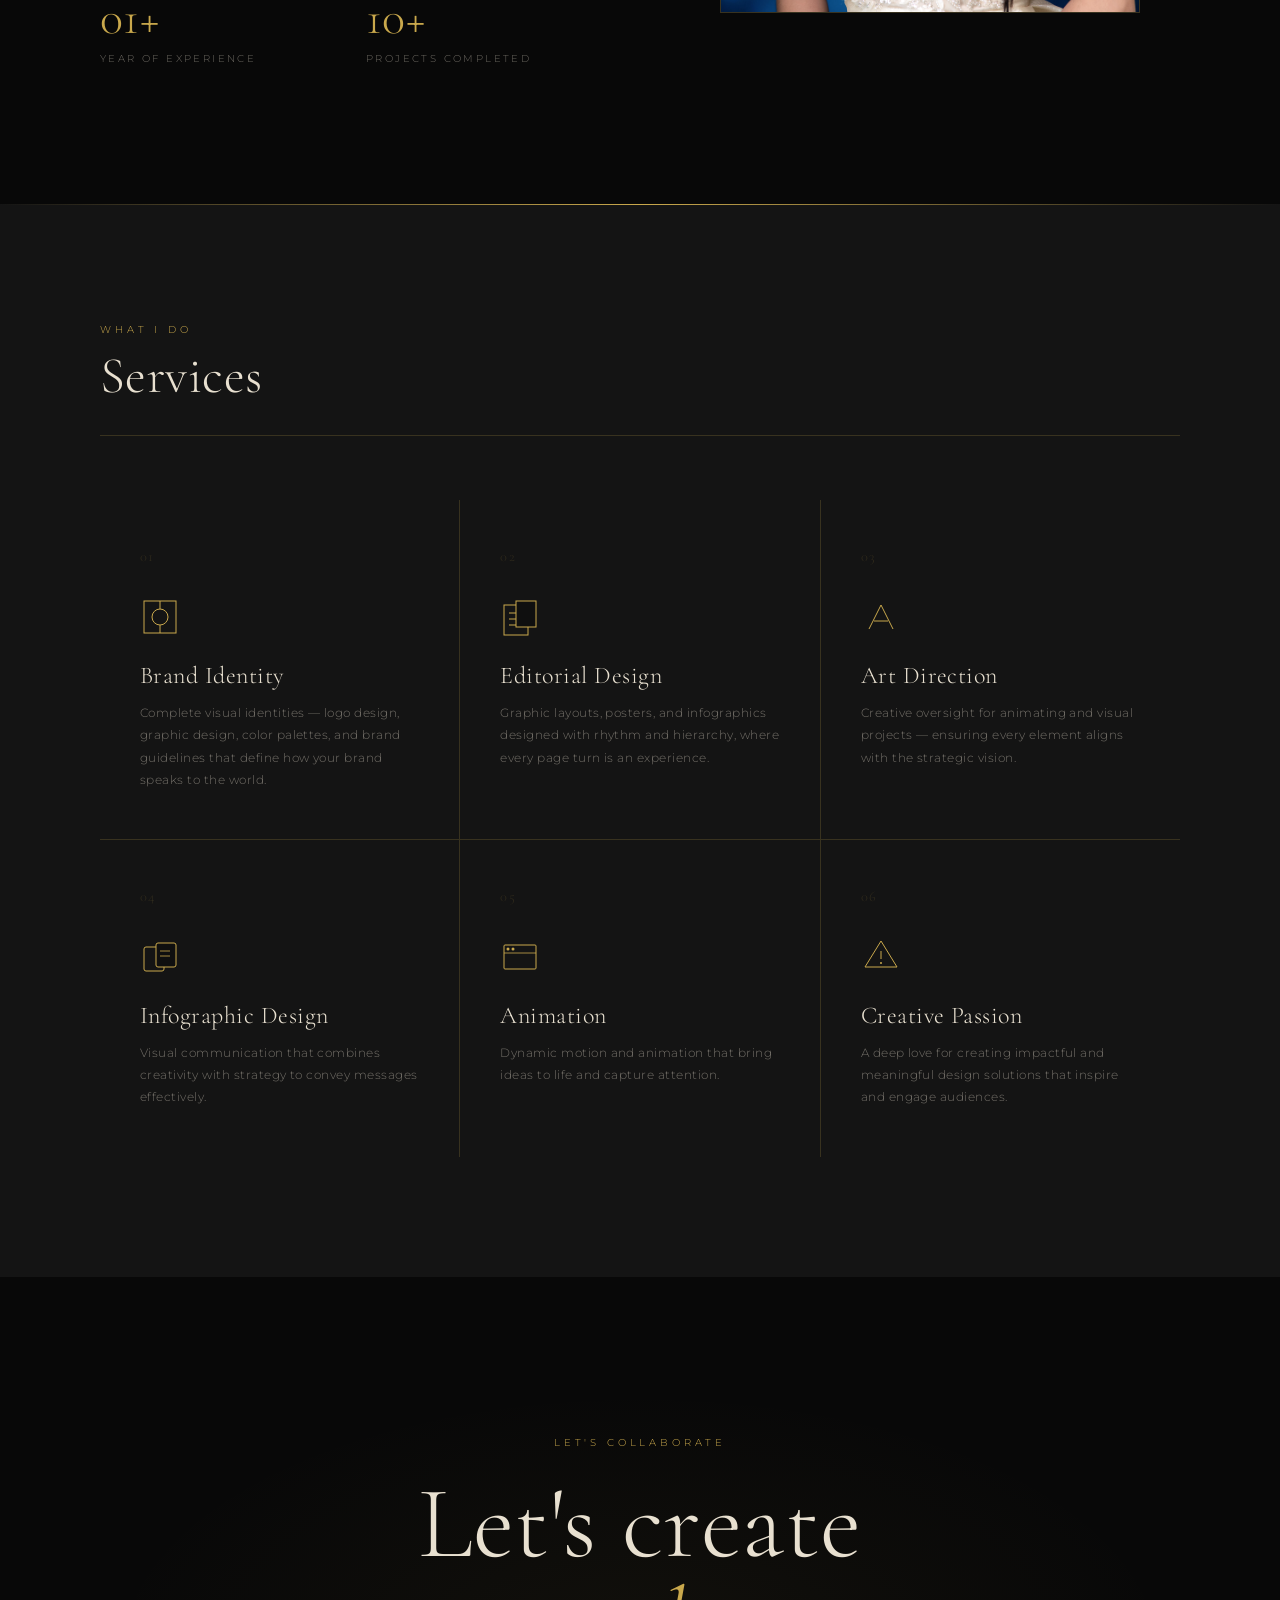
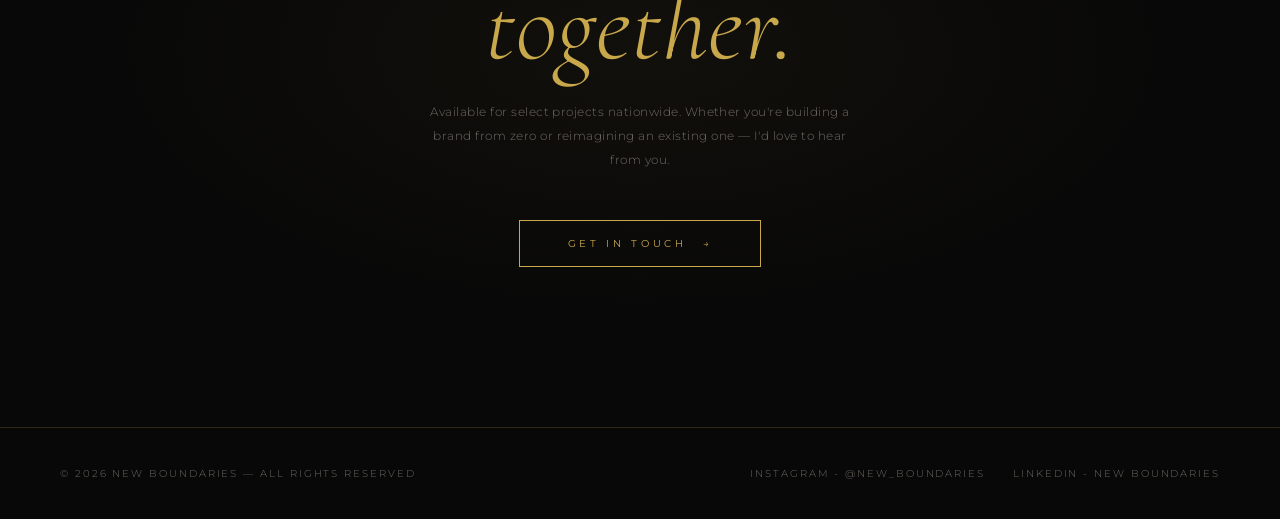
==== commit c1e3cdb7: "Updated portfolio" ====
--- a/index.html
+++ b/index.html
@@ -961,11 +961,11 @@
         </div>
       </div>
 
-      <div class="work-card reveal" data-filter="poster" data-title="Social Media Poster — Poster">
-        <img class="work-img" src="Balaba.NM_Week1.png" alt="Social Media Poster"/>
+      <div class="work-card reveal" data-filter="poster" data-title="Event Poster — Poster">
+        <img class="work-img" src="tech.jpg" alt="Event Poster"/>
         <div class="work-overlay">
           <div class="work-cat">Poster</div>
-          <div class="work-title">Blackpink Tour — Social Media Poster</div>
+          <div class="work-title">Event Poster — Poster</div>
           <div class="work-year">Week 4</div>
         </div>
         <div class="work-arrow">
@@ -996,7 +996,7 @@
         data-filter="animation"
         data-title="Graphics & Texts — Animation"
       >
-        <img class="work-img" src="Phenakistoscope.png" alt="Graphics & Texts"/>
+        <img class="work-img" src="Octopus.png" alt="Graphics & Texts"/>
         <div class="work-overlay">
           <div class="work-cat">Animation</div>
           <div class="work-title">Octopus Animated — Animation</div>
@@ -1016,7 +1016,7 @@
         data-filter="animation"
         data-title="Motion Tweening — Animation"
       >
-        <img class="work-img" src="Phenakistoscope.png" alt="Motion Tweening"/>
+        <img class="work-img" src="Currency Wars.png" alt="Motion Tweening"/>
         <div class="work-overlay">
           <div class="work-cat">Animation</div>
           <div class="work-title">Currency Wars — Animation</div>
@@ -1036,7 +1036,7 @@
         data-filter="animation"
         data-title="Character Animation — Animation"
       >
-        <img class="work-img" src="Phenakistoscope.png" alt="Character Animation"/>
+        <img class="work-img" src="Tweening.png" alt="Character Animation"/>
         <div class="work-overlay">
           <div class="work-cat">Animation</div>
           <div class="work-title">Monkey Animated with Music — Animation</div>
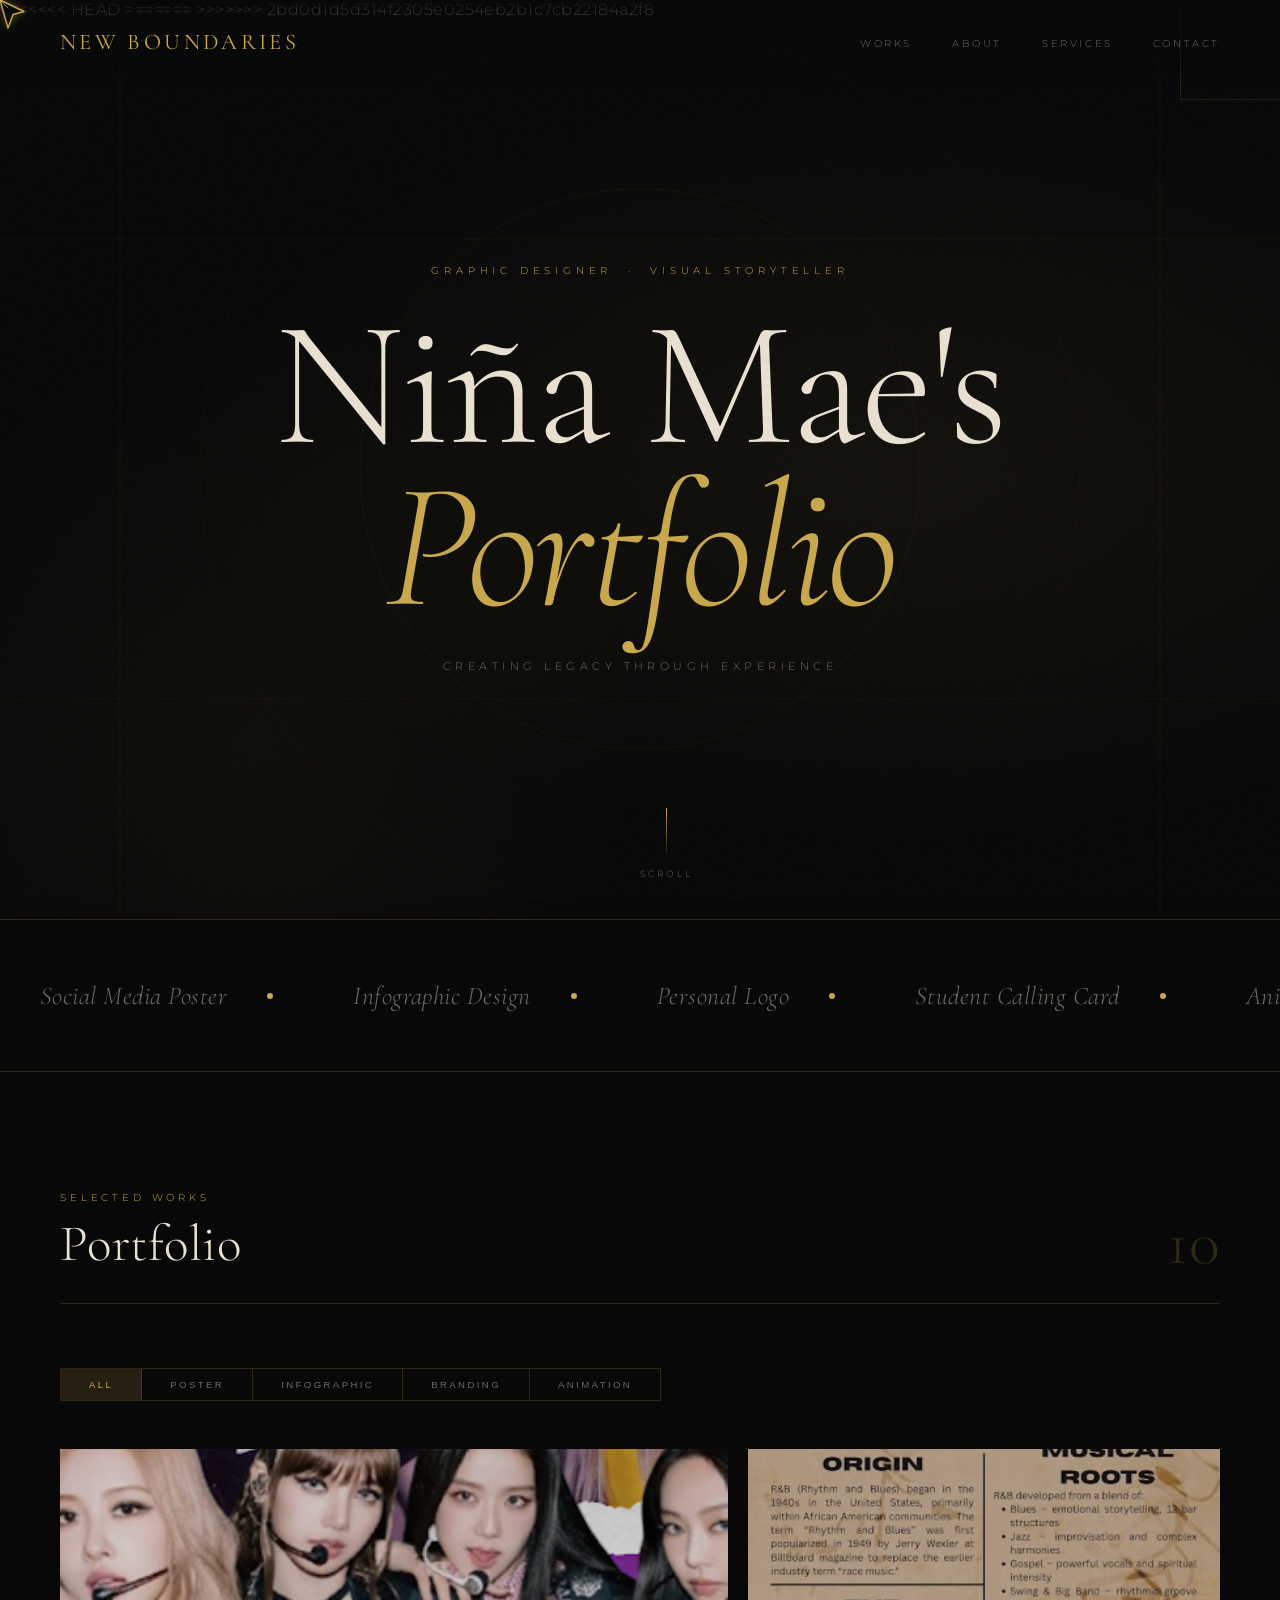
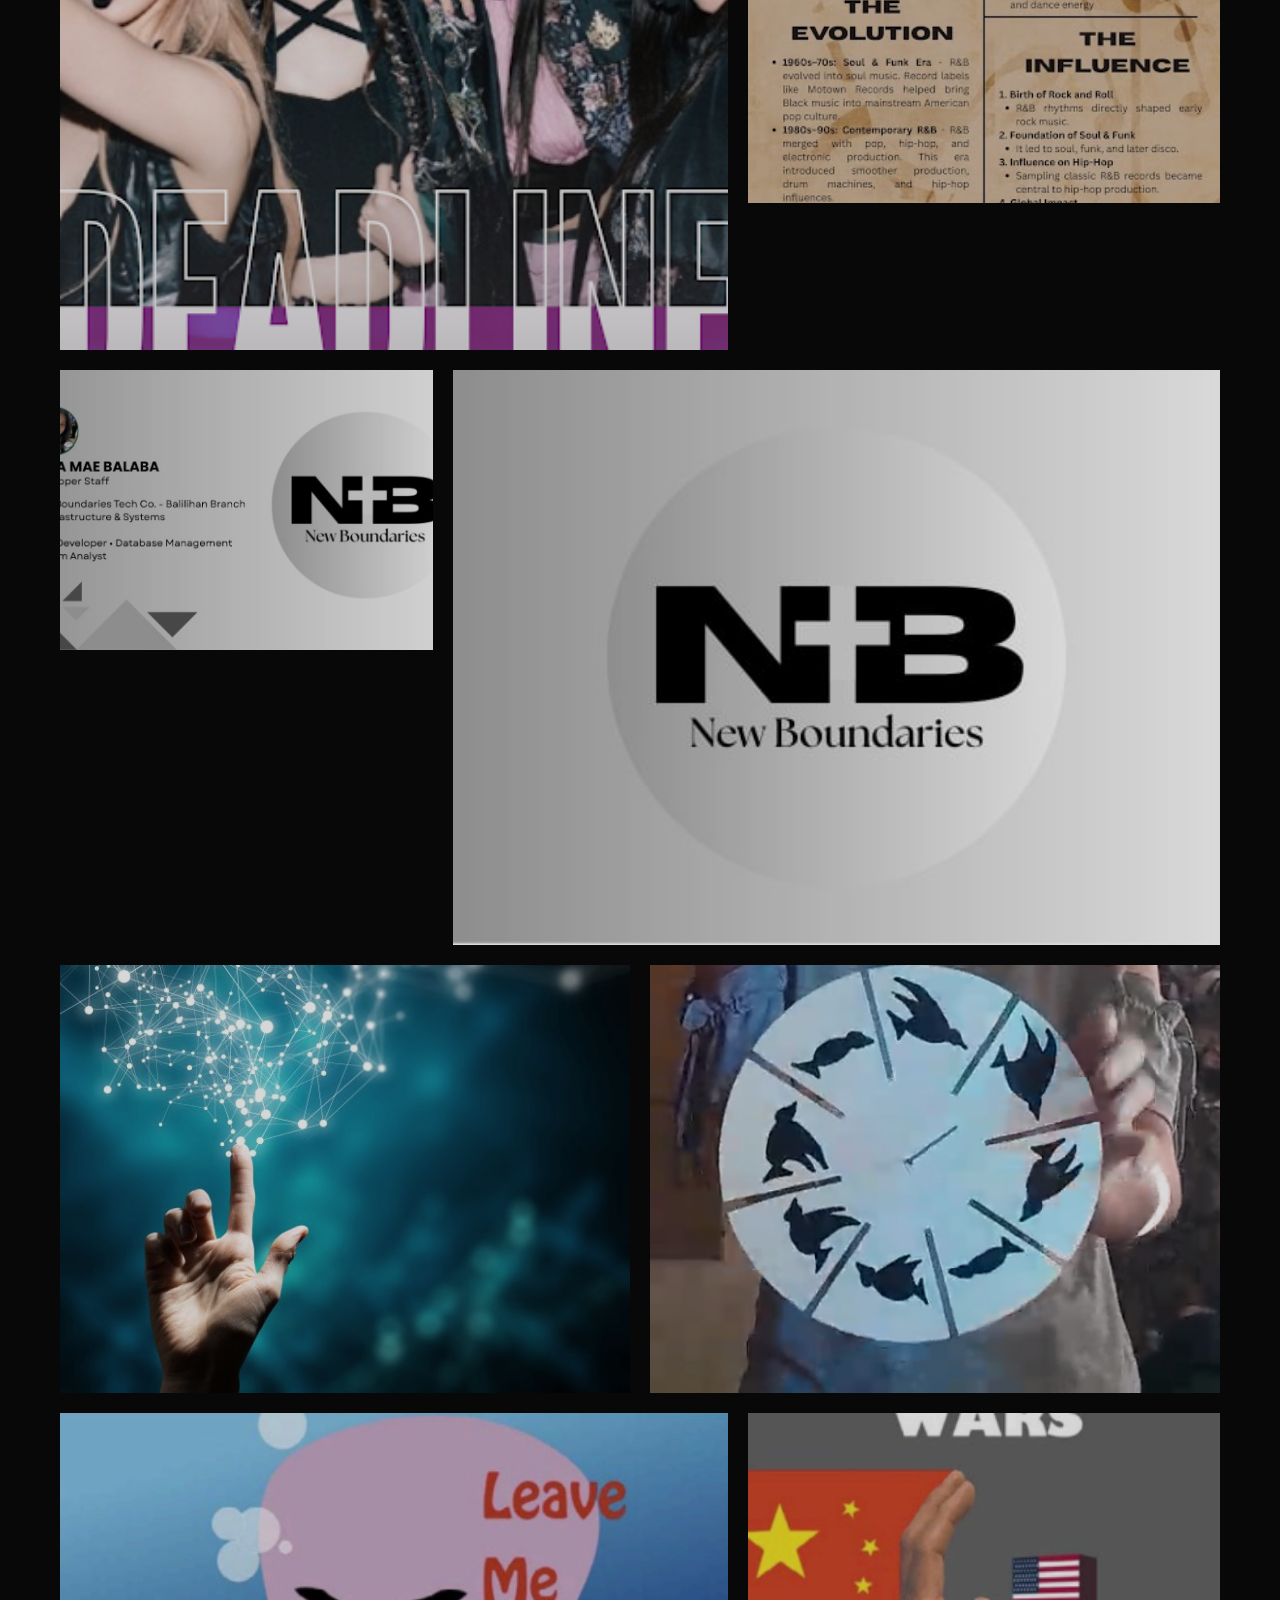
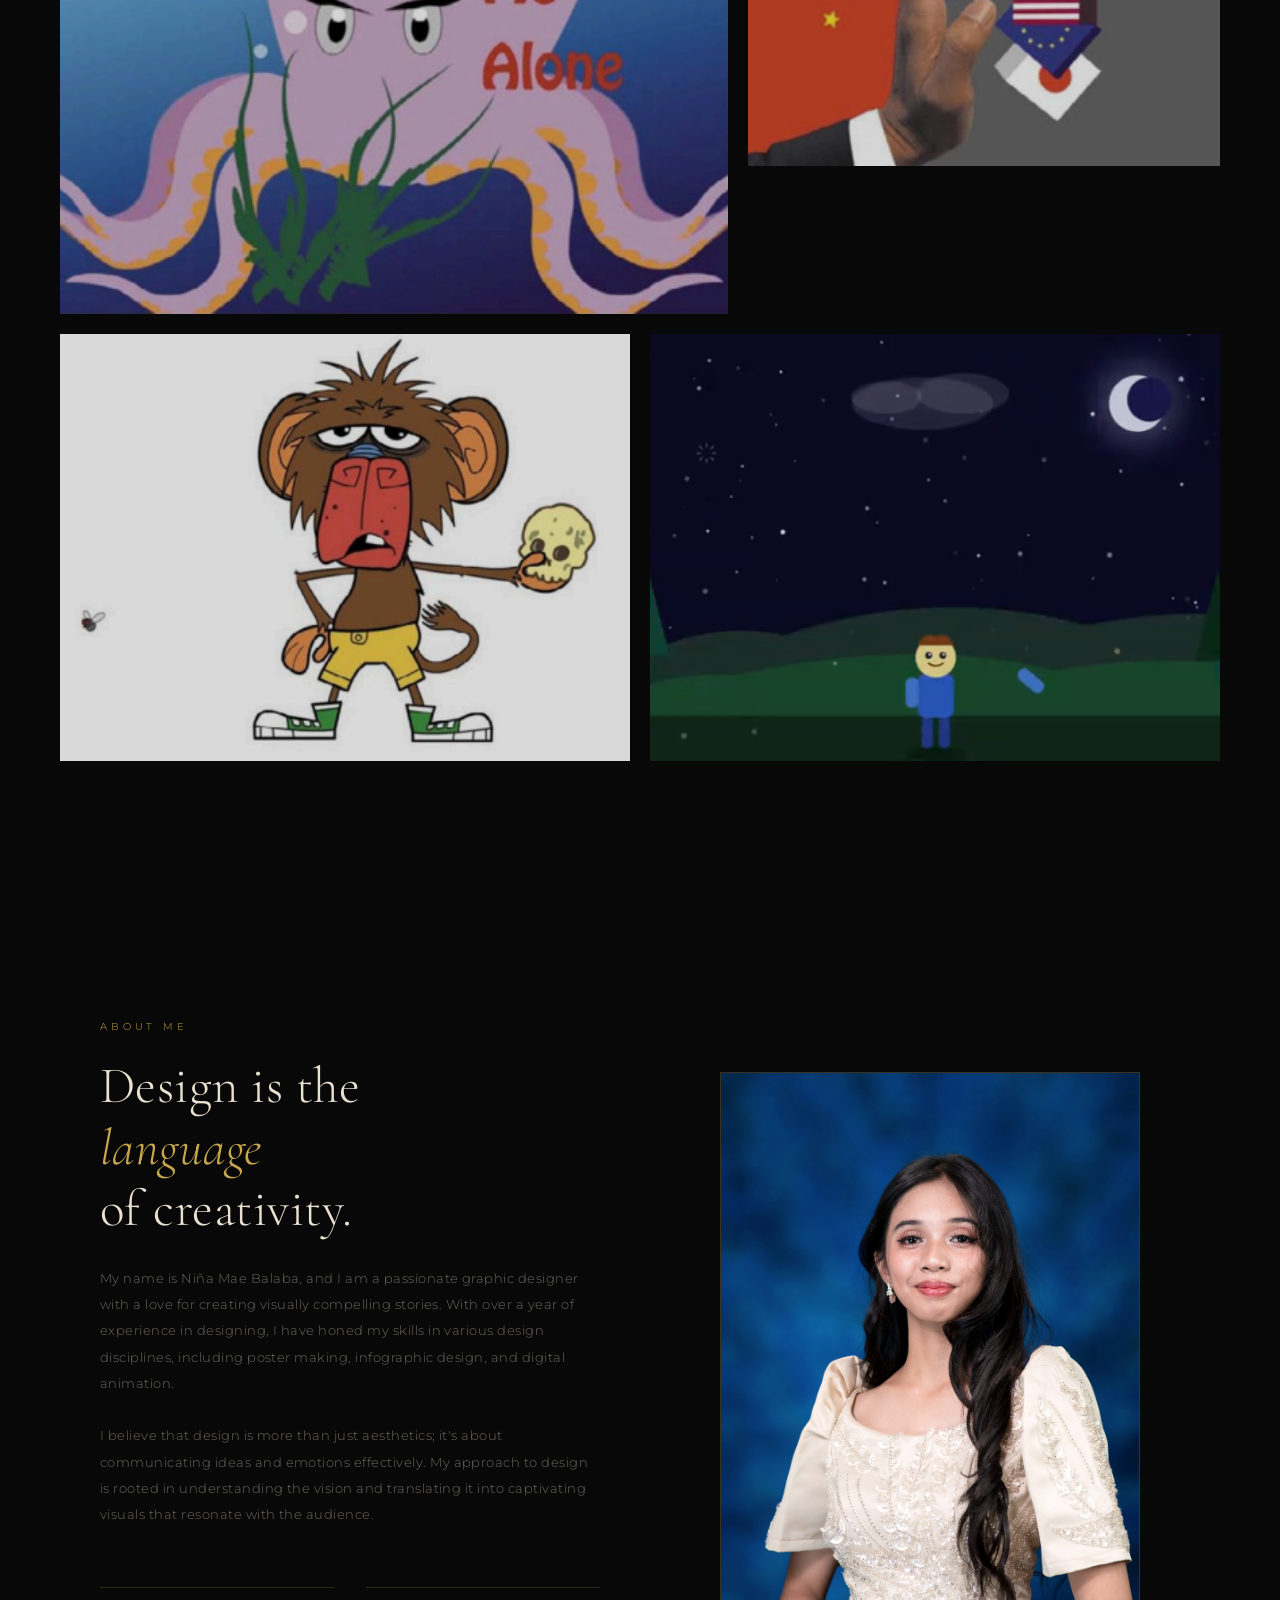
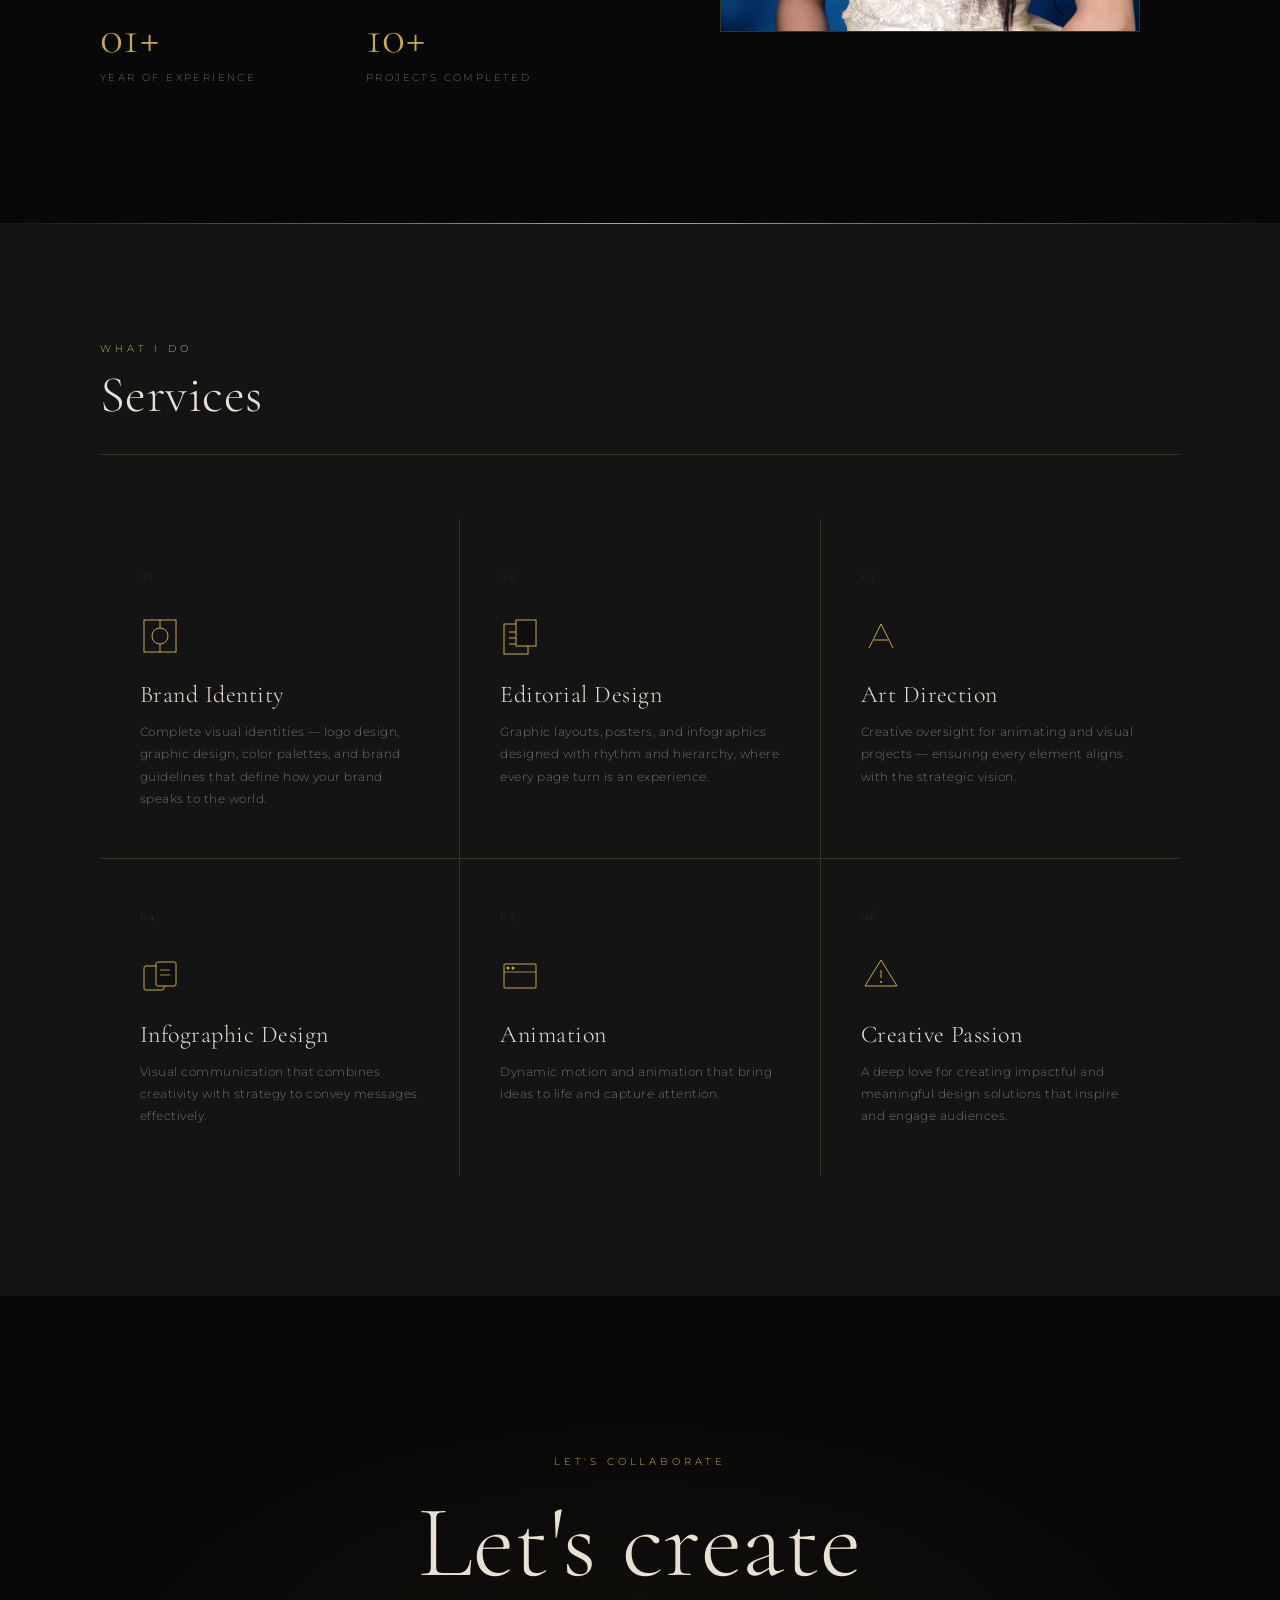
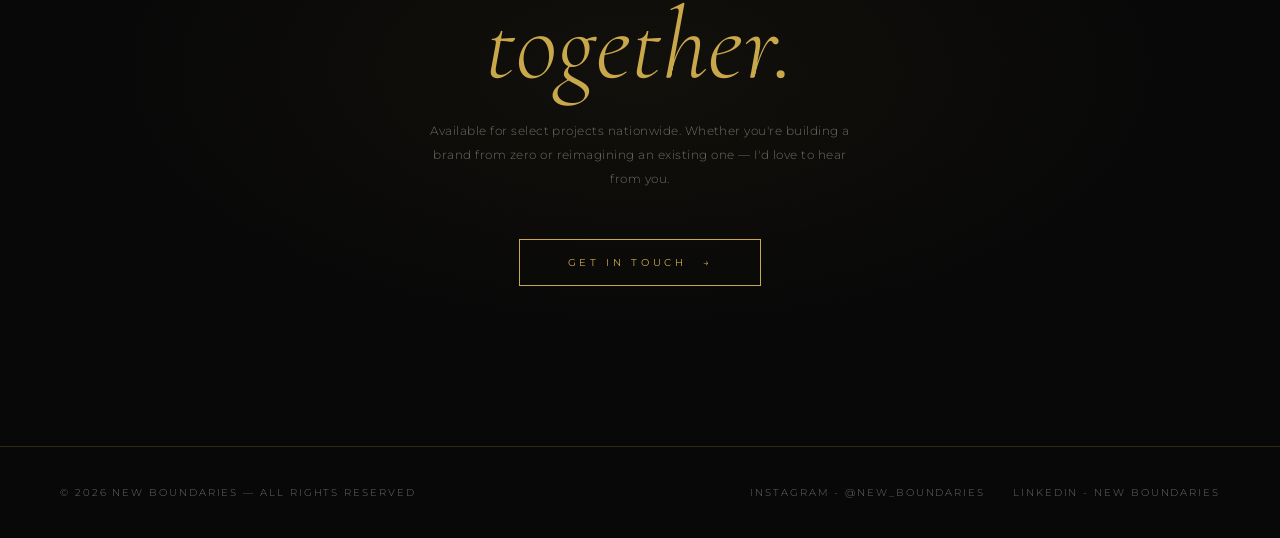
==== commit 118a8fd6: "Updated portfolio" ====
--- a/index.html
+++ b/index.html
@@ -3,7 +3,11 @@
 <head>
   <meta charset="UTF-8" />
   <meta name="viewport" content="width=device-width, initial-scale=1.0"/>
-  <title>Portfolio — New Boundaries</title>
+<<<<<<< HEAD
+  <title>Balaba.NM_FinalPortfolio</title>
+=======
+  <title>Balaba.NM_FinalPortfolio</title>
+>>>>>>> 2bd0d1d5d314f2305e0254eb2b1c7cb22184a2f8
   <link href="https://fonts.googleapis.com/css2?family=Cormorant+Garamond:ital,wght@0,300;0,400;0,600;1,300;1,400&family=Montserrat:wght@200;300;400;500&display=swap" rel="stylesheet"/>
   <style>
     /* ============================================================
@@ -1409,4 +1413,4 @@
 
   </script>
 </body>
-</html>+</html>
